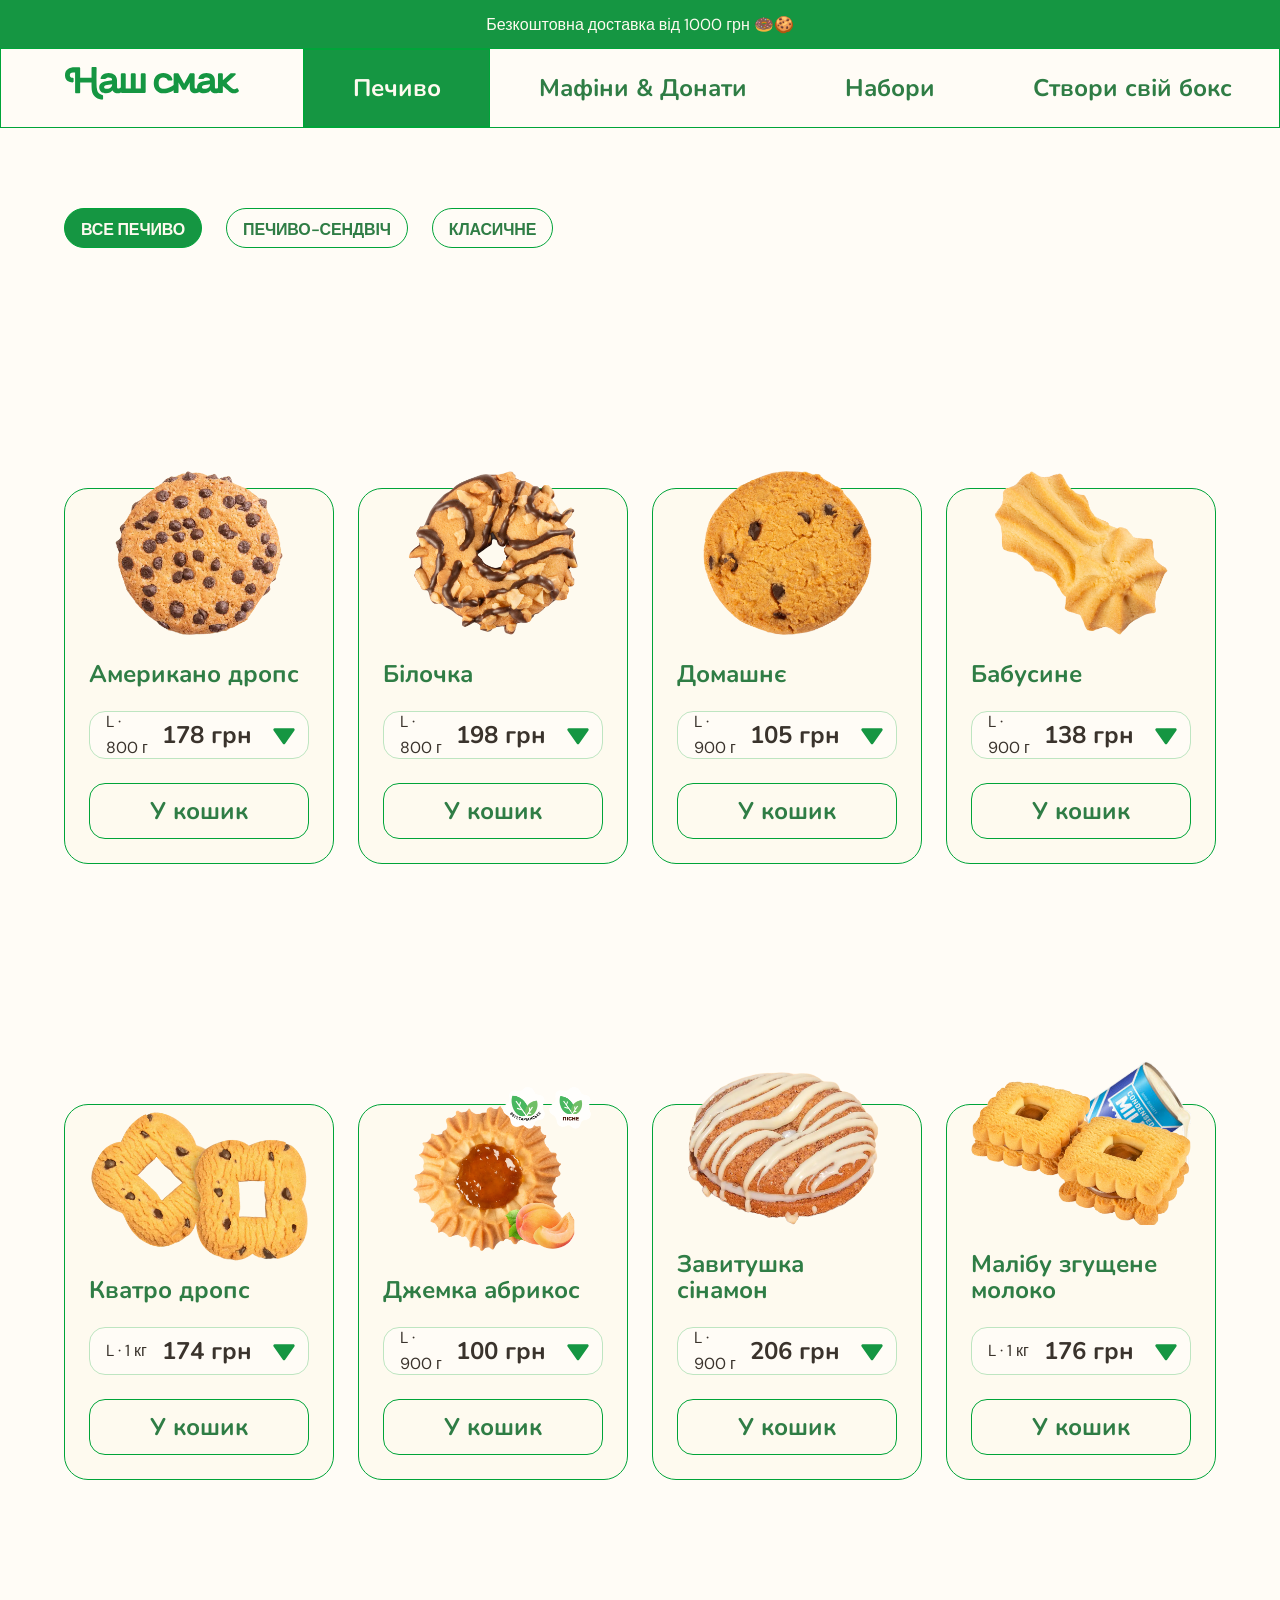
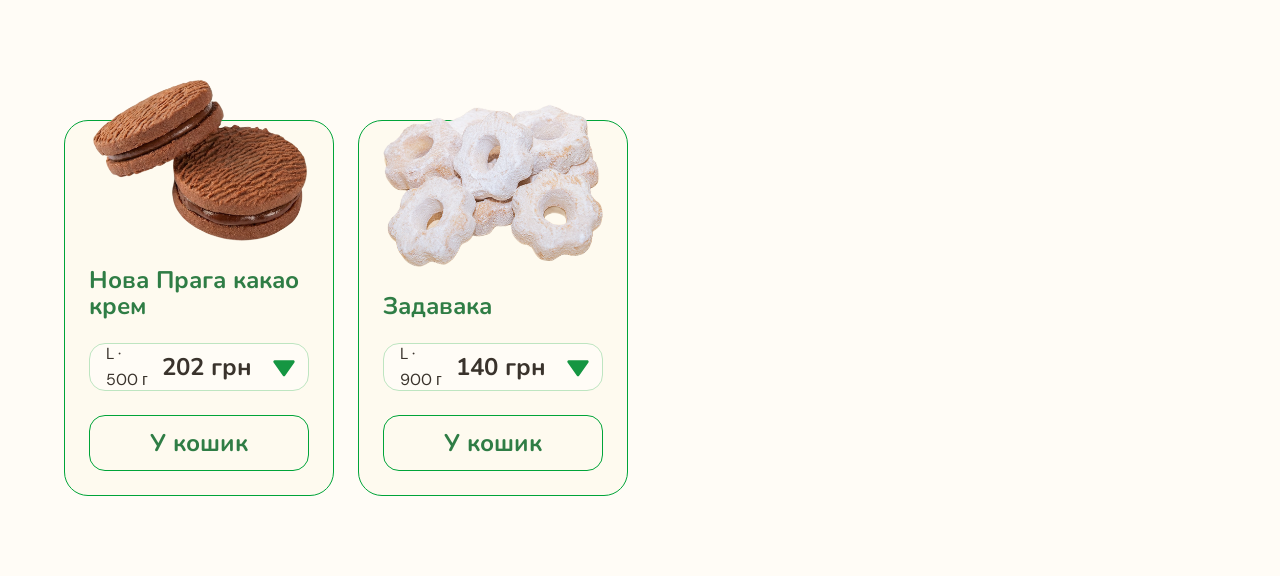
==== index.html @ f17f7641 "Initial commit" ====
<!DOCTYPE html>
<html lang="uk">
<head>
  <meta charset="UTF-8">
  <meta name="viewport" content="width=device-width, initial-scale=1.0">
  <title>Наш смак — Печиво</title>
  <link rel="preconnect" href="https://fonts.googleapis.com">
  <link href="https://fonts.googleapis.com/css2?family=Nunito:wght@700&family=DM+Sans:opsz,wght@9..40,400;9..40,600;9..40,700&display=swap" rel="stylesheet">
  <link rel="stylesheet" href="styles.css">
</head>
<body>

  <!-- Overlay -->
  <div class="overlay">
    <span>Безкоштовна доставка від 1000 грн 🍩🍪</span>
  </div>

  <!-- Header -->
  <header class="header">
    <div class="header__logo">
      <a href="#"><img src="images/logo.svg" alt="Наш смак"></a>
    </div>
    <nav class="header__categories">
      <button class="header__cat-tab header__cat-tab--active">Печиво</button>
      <button class="header__cat-tab">Мафіни & Донати</button>
      <button class="header__cat-tab">Набори</button>
      <button class="header__cat-tab">Створи свій бокс</button>
    </nav>
    <div class="header__right">
      <div class="header__nav">
        <a href="#" class="header__nav-link">Про нас
          <svg width="10" height="6" viewBox="0 0 10 6" fill="none"><path d="M1 1L5 5L9 1" stroke="#2F7D45" stroke-width="1.5" stroke-linecap="round" stroke-linejoin="round"/></svg>
        </a>
        <a href="#" class="header__nav-link">B2B</a>
      </div>
      <div class="header__icons">
        <button class="header__icon-btn" aria-label="Пошук">
          <img src="icons/search.svg" width="24" height="24" alt="">
        </button>
        <button class="header__icon-btn" aria-label="Акаунт">
          <img src="icons/account.svg" width="24" height="24" alt="">
        </button>
        <button class="header__icon-btn header__cart-btn" aria-label="Кошик">
          <img src="icons/cart.svg" width="24" height="24" alt="">
          <span class="header__cart-badge">0</span>
        </button>
      </div>
    </div>
  </header>

  <main class="main">
    <!-- Subcategory pills -->
    <div class="subcategories">
      <button class="pill pill--active" data-filter="all">Все печиво</button>
      <button class="pill" data-filter="sandwich">печиво-сендвіч</button>
      <button class="pill" data-filter="classic">класичне</button>
    </div>

    <!-- Product grid -->
    <div class="product-grid" id="productGrid"></div>
  </main>

  <script src="app.js"></script>
</body>
</html>
---- styles.css ----
/* === Design Tokens from Figma === */
:root {
  --green-500: #2F7D45;
  --green-300: #159642;
  --green-250: #00A439;
  --green-100: #BEE5C1;
  --brown-500: #3A332C;
  --beige-100: #FFFCF6;
  --beige-250: #FEFAEF;
  --orange: #FF5E00;
  --brown-300: #EBD9C2;
  --brown-400: #D3C2AB;

  --font-heading: 'Nunito', sans-serif;
  --font-body: 'DM Sans', sans-serif;
}

/* === Reset === */
*, *::before, *::after {
  box-sizing: border-box;
  margin: 0;
  padding: 0;
}

body {
  font-family: var(--font-body);
  background: var(--beige-100);
  color: var(--brown-500);
  -webkit-font-smoothing: antialiased;
}

a { text-decoration: none; color: inherit; }
button { border: none; background: none; cursor: pointer; font-family: inherit; }

/* === Overlay === */
.overlay {
  background: var(--green-300);
  height: 48px;
  display: flex;
  align-items: center;
  justify-content: center;
  color: var(--beige-250);
  font-family: var(--font-body);
  font-size: 16px;
  font-weight: 400;
}

/* === Header === */
.header {
  border: 1px solid var(--green-250);
  display: flex;
  align-items: stretch;
  height: 80px;
}

.header__logo {
  display: flex;
  align-items: center;
  justify-content: center;
  padding: 10px 64px;
}

.header__logo a {
  font-family: var(--font-heading);
  font-weight: 700;
  font-size: 28px;
  color: var(--green-300);
  font-style: italic;
  white-space: nowrap;
}

/* Category tabs inside header */
.header__categories {
  display: flex;
  align-items: stretch;
  border-left: 1px solid var(--green-250);
  border-right: 1px solid var(--green-250);
}

.header__cat-tab {
  display: flex;
  align-items: center;
  justify-content: center;
  padding: 24px 48px;
  font-family: var(--font-heading);
  font-weight: 700;
  font-size: 24px;
  color: var(--green-500);
  white-space: nowrap;
  height: 100%;
  border: 1px solid transparent;
  transition: border-color 0.2s, color 0.2s, background 0.2s;
}

.header__cat-tab:hover {
  border-color: var(--orange);
  color: var(--orange);
}

.header__cat-tab--active {
  background: var(--green-300);
  border: 1px solid var(--green-250);
  color: var(--beige-250);
}

.header__cat-tab--active:hover {
  border-color: var(--green-250);
  color: var(--beige-250);
}

/* Right section of header */
.header__right {
  flex: 1;
  display: flex;
  align-items: center;
  justify-content: space-between;
}

.header__nav {
  display: flex;
  align-items: center;
  gap: 40px;
  padding: 0 64px;
}

.header__nav-link {
  font-family: var(--font-body);
  font-weight: 600;
  font-size: 16px;
  color: var(--green-500);
  text-transform: uppercase;
  letter-spacing: -0.16px;
  display: flex;
  align-items: center;
  gap: 8px;
  white-space: nowrap;
}

.header__icons {
  display: flex;
  align-items: center;
  gap: 24px;
  padding: 0 64px;
}

.header__icon-btn {
  display: flex;
  align-items: center;
  justify-content: center;
}

.header__cart-btn {
  position: relative;
}

.header__cart-badge {
  position: absolute;
  top: -4px;
  right: -6px;
  background: var(--orange);
  color: var(--beige-250);
  font-size: 10px;
  font-weight: 400;
  width: 15px;
  height: 15px;
  border-radius: 50%;
  display: flex;
  align-items: center;
  justify-content: center;
}

/* === Main === */
.main {
  max-width: 1920px;
  margin: 0 auto;
  padding: 0 64px 80px;
}

/* === Subcategory Pills === */
.subcategories {
  display: flex;
  gap: 24px;
  padding-top: 80px;
}

.pill {
  height: 40px;
  padding: 10px 16px;
  border-radius: 24px;
  border: 1px solid var(--green-250);
  font-family: var(--font-body);
  font-weight: 600;
  font-size: 16px;
  text-transform: uppercase;
  letter-spacing: -0.16px;
  color: var(--green-500);
  background: transparent;
  transition: border-color 0.2s, color 0.2s, background 0.2s;
}

.pill:hover {
  border-color: var(--orange);
  color: var(--orange);
}

.pill--active {
  background: var(--green-300);
  border-color: var(--green-250);
  color: var(--beige-250);
}

.pill--active:hover {
  border-color: var(--green-250);
  color: var(--beige-250);
}

/* === Product Grid === */
.product-grid {
  display: grid;
  grid-template-columns: repeat(4, 1fr);
  gap: 24px;
  row-gap: 240px;
  padding-top: 240px;
}

/* === Product Card === */
.product-card {
  background: var(--beige-250);
  border: 1px solid var(--green-250);
  border-radius: 24px;
  padding: 24px;
  height: 376px;
  display: flex;
  flex-direction: column;
  align-items: center;
  justify-content: flex-end;
  position: relative;
  overflow: visible;
}

.product-card__image-wrap {
  width: 100%;
  aspect-ratio: 382 / 320;
  position: relative;
  overflow: visible;
  flex-shrink: 0;
}

.product-card__image {
  position: absolute;
  top: 0;
  left: 0;
  width: 100%;
  height: 100%;
  object-fit: contain;
}

.product-card__name {
  width: 100%;
  padding-top: 16px;
}

.product-card__name a {
  font-family: var(--font-heading);
  font-weight: 700;
  font-size: 24px;
  line-height: 26px;
  color: var(--green-500);
}

.product-card__options {
  width: 100%;
  padding: 24px 0;
}

.product-card__dropdown {
  display: flex;
  align-items: center;
  justify-content: space-between;
  background: var(--beige-100);
  border: 1px solid var(--green-100);
  border-radius: 16px;
  height: 48px;
  padding-left: 16px;
}

.product-card__weight {
  font-family: var(--font-body);
  font-weight: 400;
  font-size: 16px;
  line-height: 26px;
  color: var(--brown-500);
}

.product-card__price-group {
  display: flex;
  align-items: center;
  gap: 16px;
  padding: 0 8px;
}

.product-card__price {
  font-family: var(--font-heading);
  font-weight: 700;
  font-size: 24px;
  color: var(--brown-500);
  white-space: nowrap;
}

.product-card__caret {
  width: 32px;
  height: 32px;
  flex-shrink: 0;
}

.product-card__btn {
  width: 100%;
  min-height: 56px;
  background: var(--beige-250);
  border: 1px solid var(--green-250);
  border-radius: 16px;
  font-family: var(--font-heading);
  font-weight: 700;
  font-size: 24px;
  color: var(--green-500);
  display: flex;
  align-items: center;
  justify-content: center;
  flex-shrink: 0;
  transition: border-color 0.2s, color 0.2s, background 0.2s;
}

.product-card__btn:hover {
  border-color: var(--orange);
  color: var(--orange);
}

.product-card__btn:active {
  background: var(--green-300);
  border-color: var(--green-250);
  color: var(--beige-250);
}
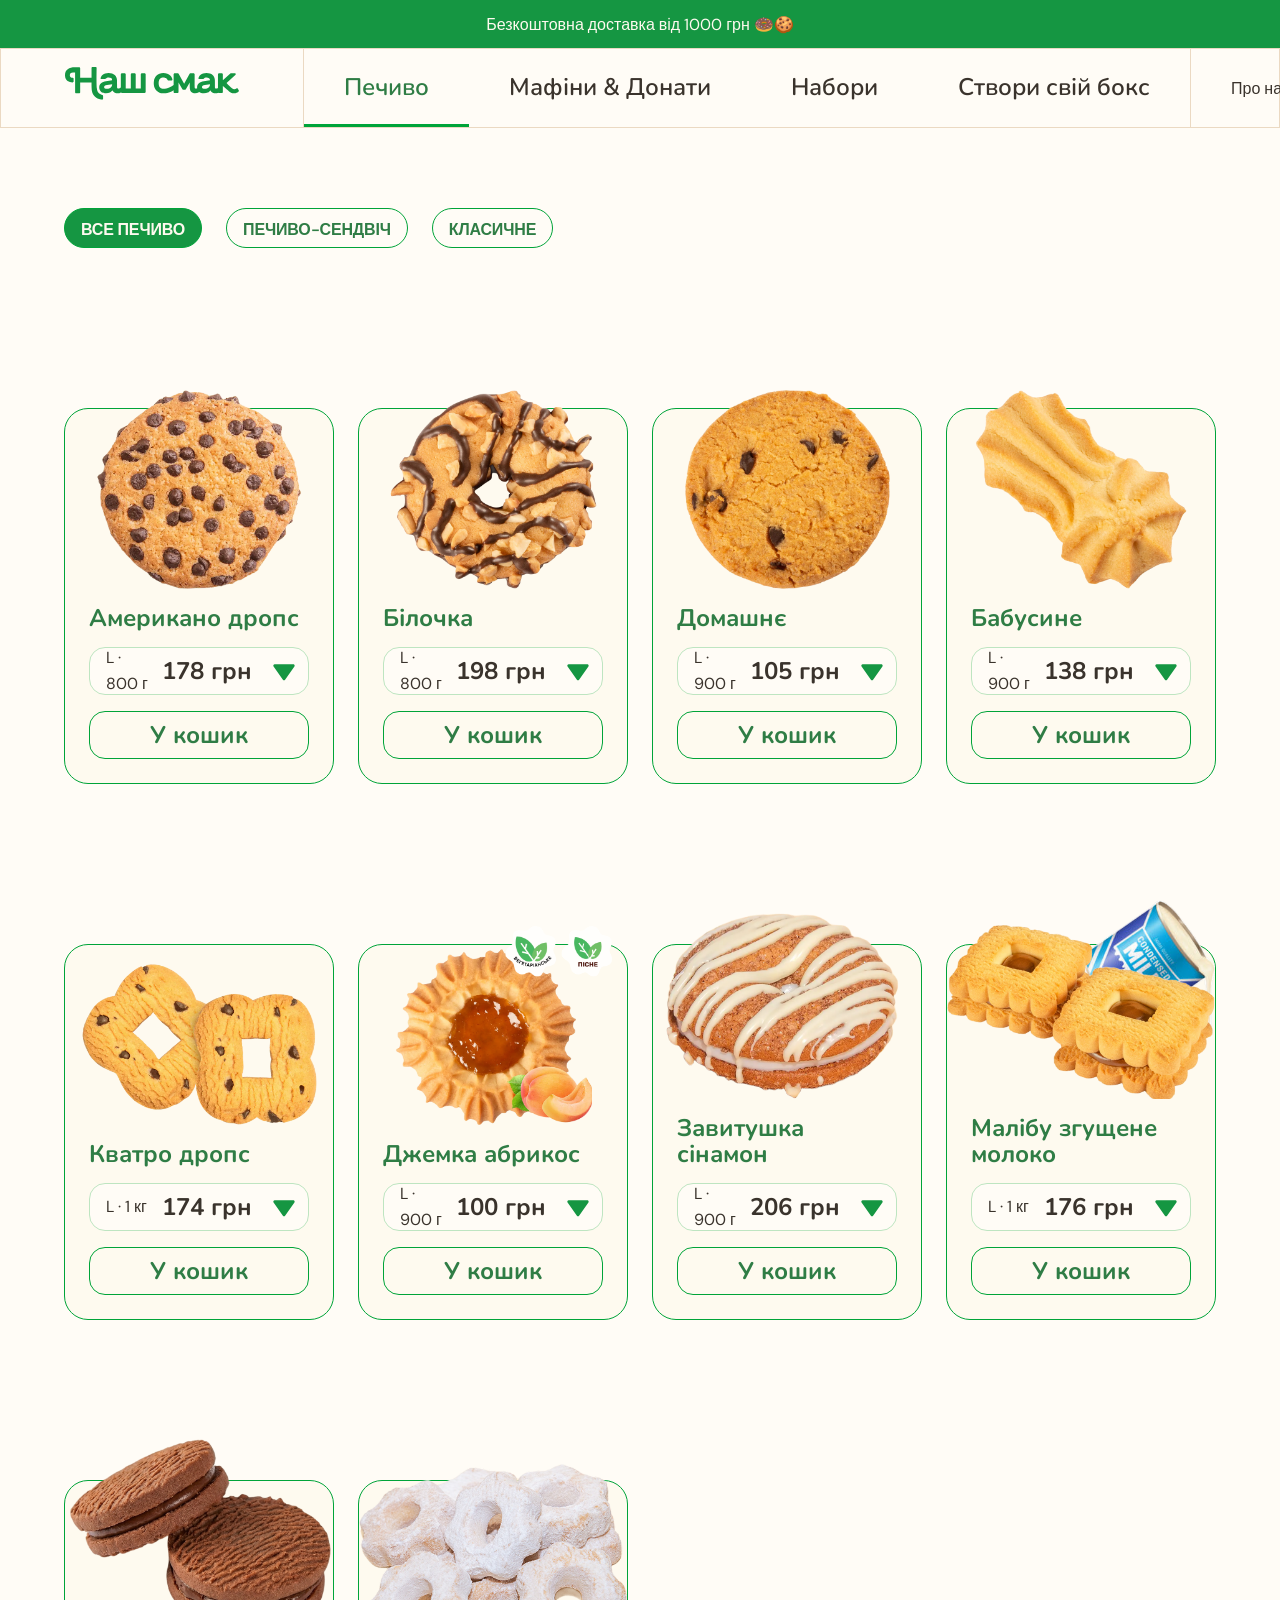
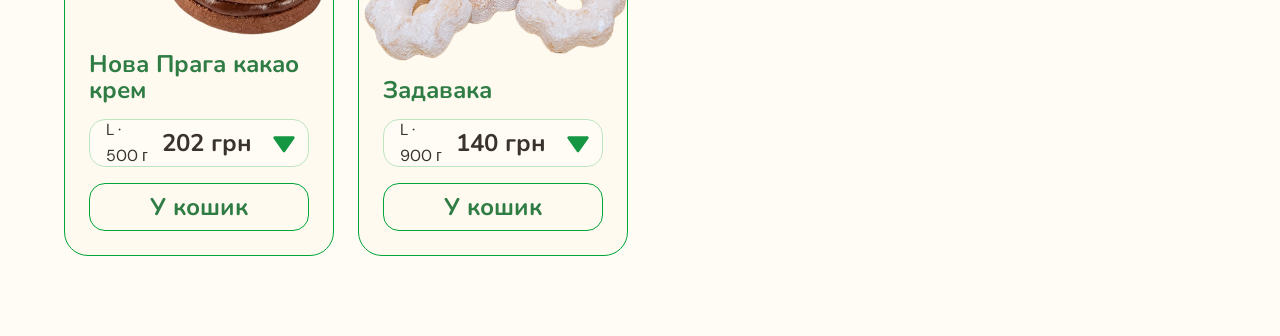
==== commit db171dfc: "version2" ====
--- a/index.html
+++ b/index.html
@@ -5,7 +5,7 @@
   <meta name="viewport" content="width=device-width, initial-scale=1.0">
   <title>Наш смак — Печиво</title>
   <link rel="preconnect" href="https://fonts.googleapis.com">
-  <link href="https://fonts.googleapis.com/css2?family=Nunito:wght@700&family=DM+Sans:opsz,wght@9..40,400;9..40,600;9..40,700&display=swap" rel="stylesheet">
+  <link href="https://fonts.googleapis.com/css2?family=Nunito:wght@600;700&family=DM+Sans:opsz,wght@9..40,400;9..40,600;9..40,700&display=swap" rel="stylesheet">
   <link rel="stylesheet" href="styles.css">
 </head>
 <body>
@@ -24,12 +24,13 @@
       <button class="header__cat-tab header__cat-tab--active">Печиво</button>
       <button class="header__cat-tab">Мафіни & Донати</button>
       <button class="header__cat-tab">Набори</button>
-      <button class="header__cat-tab">Створи свій бокс</button>
+      <a href="box-builder.html" class="header__cat-tab">Створи свій бокс</a>
     </nav>
+
     <div class="header__right">
       <div class="header__nav">
         <a href="#" class="header__nav-link">Про нас
-          <svg width="10" height="6" viewBox="0 0 10 6" fill="none"><path d="M1 1L5 5L9 1" stroke="#2F7D45" stroke-width="1.5" stroke-linecap="round" stroke-linejoin="round"/></svg>
+          <svg width="10" height="6" viewBox="0 0 10 6" fill="none"><path d="M1 1L5 5L9 1" stroke="#3A332C" stroke-width="1.5" stroke-linecap="round" stroke-linejoin="round"/></svg>
         </a>
         <a href="#" class="header__nav-link">B2B</a>
       </div>
@@ -44,9 +45,38 @@
           <img src="icons/cart.svg" width="24" height="24" alt="">
           <span class="header__cart-badge">0</span>
         </button>
+        <button class="header__icon-btn header__burger-btn" aria-label="Меню">
+          <img src="icons/menu.svg" width="24" height="24" alt="">
+        </button>
       </div>
     </div>
   </header>
+
+  <!-- Mobile menu -->
+  <div class="mobile-menu-overlay" id="mobileMenuOverlay">
+    <div class="mobile-menu">
+      <div class="mobile-menu__header">
+        <span class="mobile-menu__title">Меню</span>
+        <button class="mobile-menu__close" id="mobileMenuClose" aria-label="Закрити">
+          <svg width="24" height="24" viewBox="0 0 24 24" fill="none">
+            <line x1="6" y1="6" x2="18" y2="18" stroke="#3A332C" stroke-width="2" stroke-linecap="round"/>
+            <line x1="18" y1="6" x2="6" y2="18" stroke="#3A332C" stroke-width="2" stroke-linecap="round"/>
+          </svg>
+        </button>
+      </div>
+      <nav class="mobile-menu__nav">
+        <a href="#" class="mobile-menu__link">
+          <img src="icons/search.svg" width="20" height="20" alt=""> Пошук
+        </a>
+        <a href="#" class="mobile-menu__link">
+          <img src="icons/account.svg" width="20" height="20" alt=""> Акаунт
+        </a>
+        <a href="#" class="mobile-menu__link">Про нас</a>
+        <a href="#" class="mobile-menu__link">B2B</a>
+        <a href="box-builder.html" class="mobile-menu__link mobile-menu__link--highlight">Створи свій бокс</a>
+      </nav>
+    </div>
+  </div>
 
   <main class="main">
     <!-- Subcategory pills -->
@@ -61,5 +91,6 @@
   </main>
 
   <script src="app.js"></script>
+  <script src="responsive.js"></script>
 </body>
 </html>
--- a/styles.css
+++ b/styles.css
@@ -47,7 +47,7 @@
 
 /* === Header === */
 .header {
-  border: 1px solid var(--green-250);
+  border: 1px solid var(--brown-300);
   display: flex;
   align-items: stretch;
   height: 80px;
@@ -73,39 +73,38 @@
 .header__categories {
   display: flex;
   align-items: stretch;
-  border-left: 1px solid var(--green-250);
-  border-right: 1px solid var(--green-250);
+  border-left: 1px solid var(--brown-300);
+  border-right: 1px solid var(--brown-300);
 }
 
 .header__cat-tab {
   display: flex;
   align-items: center;
   justify-content: center;
-  padding: 24px 48px;
+  padding: 16px 40px;
   font-family: var(--font-heading);
-  font-weight: 700;
+  font-weight: 600;
   font-size: 24px;
-  color: var(--green-500);
+  color: var(--brown-500);
   white-space: nowrap;
   height: 100%;
-  border: 1px solid transparent;
-  transition: border-color 0.2s, color 0.2s, background 0.2s;
+  border: none;
+  border-bottom: 3px solid transparent;
+  transition: border-color 0.2s, color 0.2s;
 }
 
 .header__cat-tab:hover {
-  border-color: var(--orange);
   color: var(--orange);
 }
 
 .header__cat-tab--active {
-  background: var(--green-300);
-  border: 1px solid var(--green-250);
-  color: var(--beige-250);
+  color: var(--green-500);
+  border-bottom-color: var(--green-250);
 }
 
 .header__cat-tab--active:hover {
-  border-color: var(--green-250);
-  color: var(--beige-250);
+  color: var(--green-500);
+  border-bottom-color: var(--green-250);
 }
 
 /* Right section of header */
@@ -120,16 +119,14 @@
   display: flex;
   align-items: center;
   gap: 40px;
-  padding: 0 64px;
+  padding: 0 40px;
 }
 
 .header__nav-link {
   font-family: var(--font-body);
-  font-weight: 600;
+  font-weight: 400;
   font-size: 16px;
-  color: var(--green-500);
-  text-transform: uppercase;
-  letter-spacing: -0.16px;
+  color: var(--brown-500);
   display: flex;
   align-items: center;
   gap: 8px;
@@ -219,20 +216,21 @@
   display: grid;
   grid-template-columns: repeat(4, 1fr);
   gap: 24px;
-  row-gap: 240px;
-  padding-top: 240px;
+  row-gap: 160px;
+  padding-top: 160px;
 }
 
 /* === Product Card === */
 .product-card {
+  --card-pad: 24px;
   background: var(--beige-250);
   border: 1px solid var(--green-250);
   border-radius: 24px;
-  padding: 24px;
+  padding: 0;
   height: 376px;
   display: flex;
   flex-direction: column;
-  align-items: center;
+  align-items: stretch;
   justify-content: flex-end;
   position: relative;
   overflow: visible;
@@ -240,7 +238,7 @@
 
 .product-card__image-wrap {
   width: 100%;
-  aspect-ratio: 382 / 320;
+  aspect-ratio: 430 / 320;
   position: relative;
   overflow: visible;
   flex-shrink: 0;
@@ -257,7 +255,7 @@
 
 .product-card__name {
   width: 100%;
-  padding-top: 16px;
+  padding: 16px var(--card-pad) 0;
 }
 
 .product-card__name a {
@@ -270,7 +268,7 @@
 
 .product-card__options {
   width: 100%;
-  padding: 24px 0;
+  padding: 16px var(--card-pad) 16px;
 }
 
 .product-card__dropdown {
@@ -314,8 +312,10 @@
 }
 
 .product-card__btn {
-  width: 100%;
-  min-height: 56px;
+  width: auto;
+  margin: 0 var(--card-pad) var(--card-pad);
+  min-height: 48px;
+  height: 48px;
   background: var(--beige-250);
   border: 1px solid var(--green-250);
   border-radius: 16px;
@@ -340,3 +340,341 @@
   border-color: var(--green-250);
   color: var(--beige-250);
 }
+
+/* =============================================
+   Responsive — Burger & Mobile Menu (base)
+   ============================================= */
+
+.header__burger-btn {
+  display: none;
+}
+
+/* Mobile menu overlay */
+.mobile-menu-overlay {
+  position: fixed;
+  top: 0;
+  left: 0;
+  right: 0;
+  bottom: 0;
+  background: rgba(58, 51, 44, 0.5);
+  z-index: 1000;
+  opacity: 0;
+  visibility: hidden;
+  pointer-events: none;
+  transition: opacity 0.3s ease, visibility 0.3s ease;
+}
+
+.mobile-menu-overlay.is-open {
+  opacity: 1;
+  visibility: visible;
+  pointer-events: auto;
+}
+
+.mobile-menu {
+  position: absolute;
+  top: 0;
+  right: 0;
+  width: 300px;
+  height: 100%;
+  background: var(--beige-100);
+  box-shadow: -4px 0 24px rgba(0, 0, 0, 0.12);
+  display: flex;
+  flex-direction: column;
+  transform: translateX(100%);
+  transition: transform 0.3s ease;
+}
+
+.mobile-menu-overlay.is-open .mobile-menu {
+  transform: translateX(0);
+}
+
+.mobile-menu__header {
+  display: flex;
+  align-items: center;
+  justify-content: space-between;
+  padding: 20px 16px;
+  border-bottom: 1px solid var(--brown-300);
+}
+
+.mobile-menu__title {
+  font-family: var(--font-heading);
+  font-weight: 700;
+  font-size: 20px;
+  color: var(--green-500);
+}
+
+.mobile-menu__close {
+  display: flex;
+  align-items: center;
+  justify-content: center;
+  width: 40px;
+  height: 40px;
+}
+
+.mobile-menu__nav {
+  display: flex;
+  flex-direction: column;
+  padding: 16px;
+}
+
+.mobile-menu__link {
+  display: flex;
+  align-items: center;
+  gap: 12px;
+  padding: 16px 0;
+  font-family: var(--font-body);
+  font-weight: 400;
+  font-size: 16px;
+  color: var(--brown-500);
+  border-bottom: 1px solid var(--brown-300);
+}
+
+.mobile-menu__link--highlight {
+  font-family: var(--font-heading);
+  font-weight: 600;
+  font-size: 18px;
+  color: var(--green-500);
+  border-bottom: none;
+}
+
+/* =============================================
+   Responsive — Tablet (768px – 1023px)
+   ============================================= */
+
+@media (max-width: 1023px) {
+  .header {
+    flex-wrap: wrap;
+    height: auto;
+  }
+
+  .header__logo {
+    padding: 10px 16px;
+  }
+
+  .header__categories {
+    order: 3;
+    width: 100%;
+    border-left: none;
+    border-right: none;
+    border-top: 1px solid var(--brown-300);
+    overflow-x: auto;
+    -webkit-overflow-scrolling: touch;
+  }
+
+  .header__cat-tab {
+    font-size: 16px;
+    padding: 8px 16px;
+  }
+
+  .header__nav {
+    display: none;
+  }
+
+  .header__icons .header__icon-btn[aria-label="Пошук"],
+  .header__icons .header__icon-btn[aria-label="Акаунт"] {
+    display: none;
+  }
+
+  .header__burger-btn {
+    display: flex;
+  }
+
+  .header__icons {
+    padding: 0 16px;
+    gap: 16px;
+  }
+
+  .header__right {
+    justify-content: flex-end;
+  }
+
+  .overlay {
+    font-size: 14px;
+    height: 40px;
+  }
+
+  .main {
+    padding: 0 24px 40px;
+  }
+
+  .subcategories {
+    padding-top: 40px;
+    gap: 12px;
+  }
+
+  .pill {
+    height: 32px;
+    padding: 6px 12px;
+    font-size: 14px;
+  }
+
+  .product-grid {
+    grid-template-columns: repeat(3, 1fr);
+    gap: 16px;
+    row-gap: 180px;
+    padding-top: 180px;
+  }
+
+  .product-card {
+    --card-pad: 16px;
+    height: 320px;
+    border-radius: 20px;
+  }
+
+  .product-card__name a {
+    font-size: 20px;
+    line-height: 24px;
+  }
+
+  .product-card__price {
+    font-size: 20px;
+  }
+
+  .product-card__btn {
+    min-height: 48px;
+    font-size: 20px;
+    border-radius: 12px;
+  }
+
+  .product-card__dropdown {
+    height: 40px;
+    border-radius: 12px;
+  }
+}
+
+/* =============================================
+   Responsive — Mobile (до 767px)
+   ============================================= */
+
+@media (max-width: 767px) {
+  .header {
+    flex-wrap: wrap;
+    height: auto;
+  }
+
+  .header__logo {
+    padding: 10px 16px;
+    flex: 1;
+  }
+
+  .header__logo a img {
+    height: 24px;
+    width: auto;
+  }
+
+  .header__categories {
+    order: 3;
+    width: 100%;
+    border-left: none;
+    border-right: none;
+    border-top: 1px solid var(--brown-300);
+    overflow-x: auto;
+    -webkit-overflow-scrolling: touch;
+  }
+
+  .header__cat-tab {
+    font-size: 16px;
+    padding: 8px 16px;
+    flex-shrink: 0;
+  }
+
+  .header__nav {
+    display: none;
+  }
+
+  .header__icons .header__icon-btn[aria-label="Пошук"],
+  .header__icons .header__icon-btn[aria-label="Акаунт"] {
+    display: none;
+  }
+
+  .header__burger-btn {
+    display: flex;
+  }
+
+  .header__icons {
+    padding: 0 16px;
+    gap: 12px;
+  }
+
+  .header__right {
+    justify-content: flex-end;
+  }
+
+  .overlay {
+    font-size: 12px;
+    height: 36px;
+  }
+
+  .main {
+    padding: 0 16px 32px;
+  }
+
+  .subcategories {
+    padding-top: 24px;
+    gap: 8px;
+    flex-wrap: wrap;
+  }
+
+  .pill {
+    height: 24px;
+    padding: 4px 8px;
+    font-size: 12px;
+    border-radius: 16px;
+  }
+
+  .product-grid {
+    grid-template-columns: repeat(2, 1fr);
+    gap: 12px;
+    row-gap: 140px;
+    padding-top: 140px;
+  }
+
+  .product-card {
+    --card-pad: 12px;
+    height: 280px;
+    border-radius: 16px;
+  }
+
+  .product-card__name a {
+    font-size: 16px;
+    line-height: 20px;
+  }
+
+  .product-card__options {
+    padding: 12px 0;
+  }
+
+  .product-card__price {
+    font-size: 18px;
+  }
+
+  .product-card__weight {
+    font-size: 14px;
+  }
+
+  .product-card__btn {
+    min-height: 44px;
+    font-size: 18px;
+    border-radius: 12px;
+  }
+
+  .product-card__dropdown {
+    height: 36px;
+    border-radius: 12px;
+    padding-left: 8px;
+  }
+
+  .product-card__price-group {
+    gap: 8px;
+    padding: 0 4px;
+  }
+
+  .product-card__caret {
+    width: 24px;
+    height: 24px;
+  }
+
+  .mobile-menu {
+    width: 100%;
+  }
+}
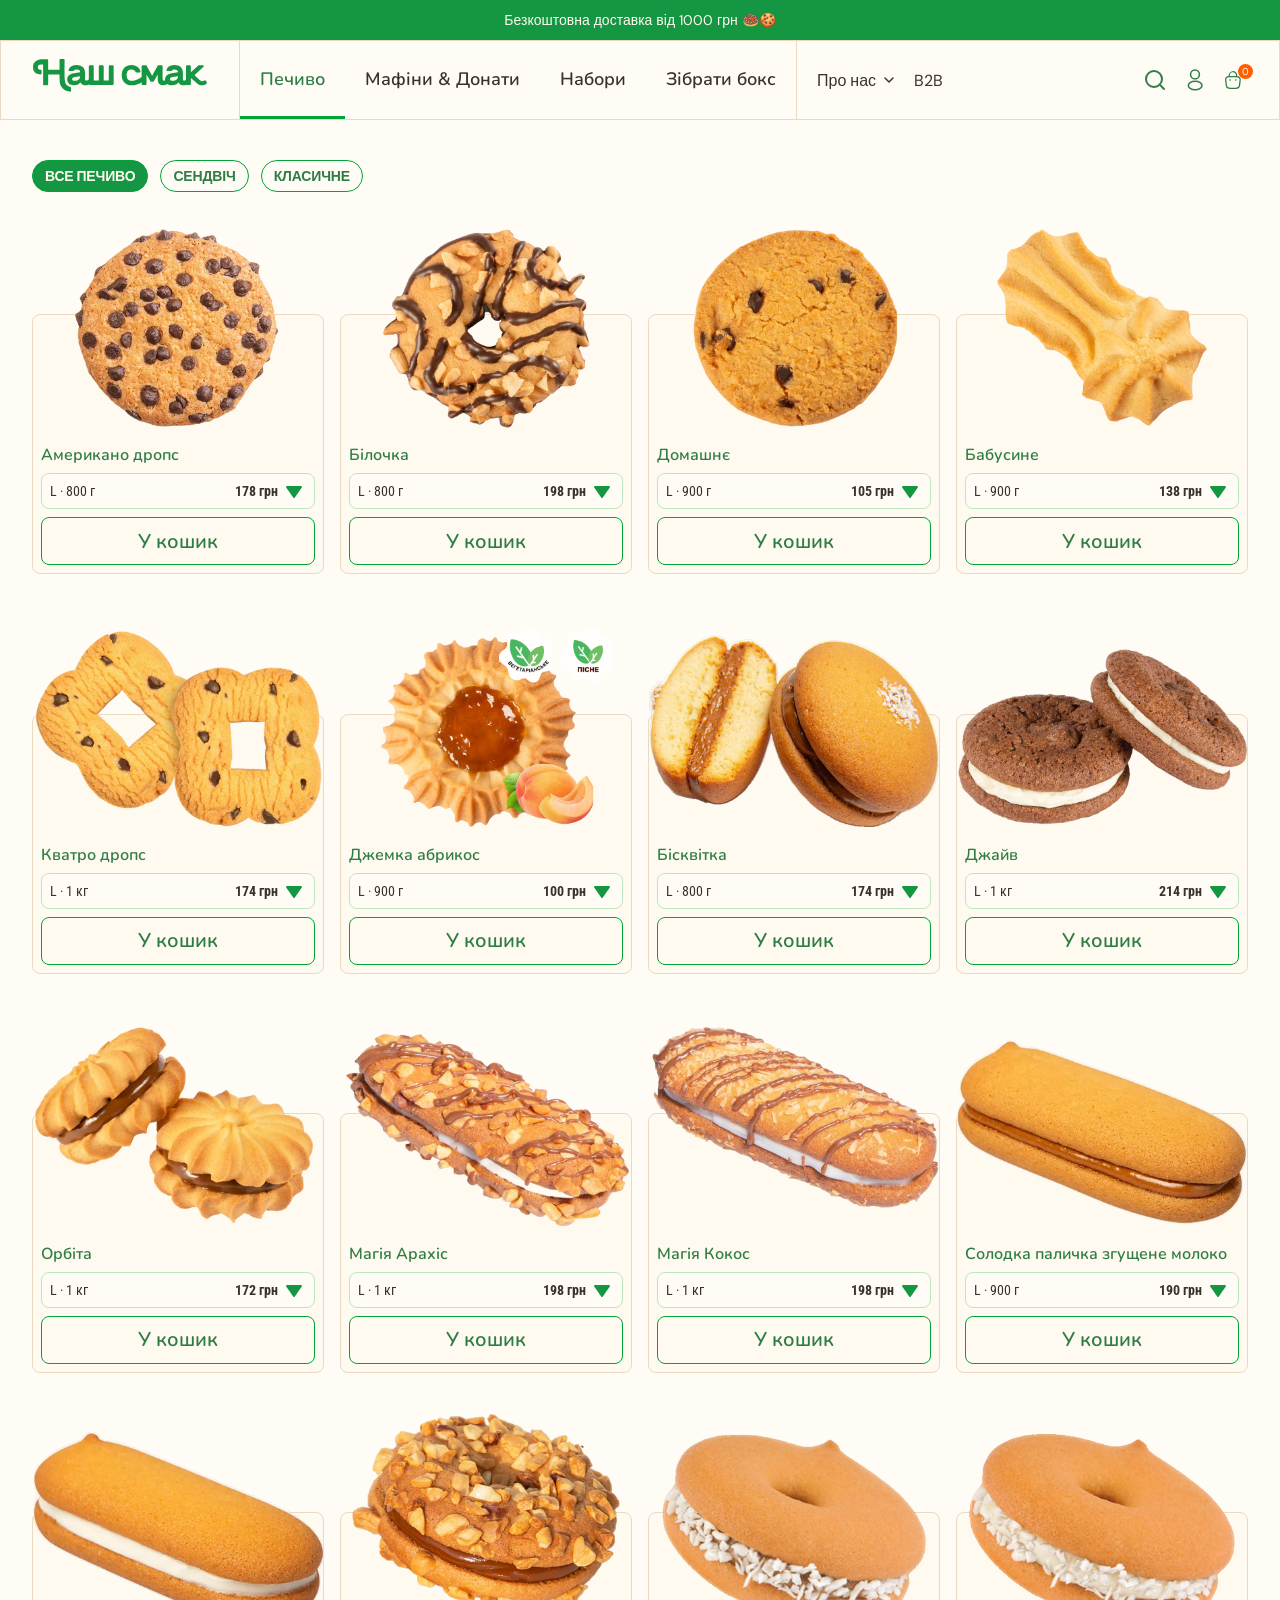
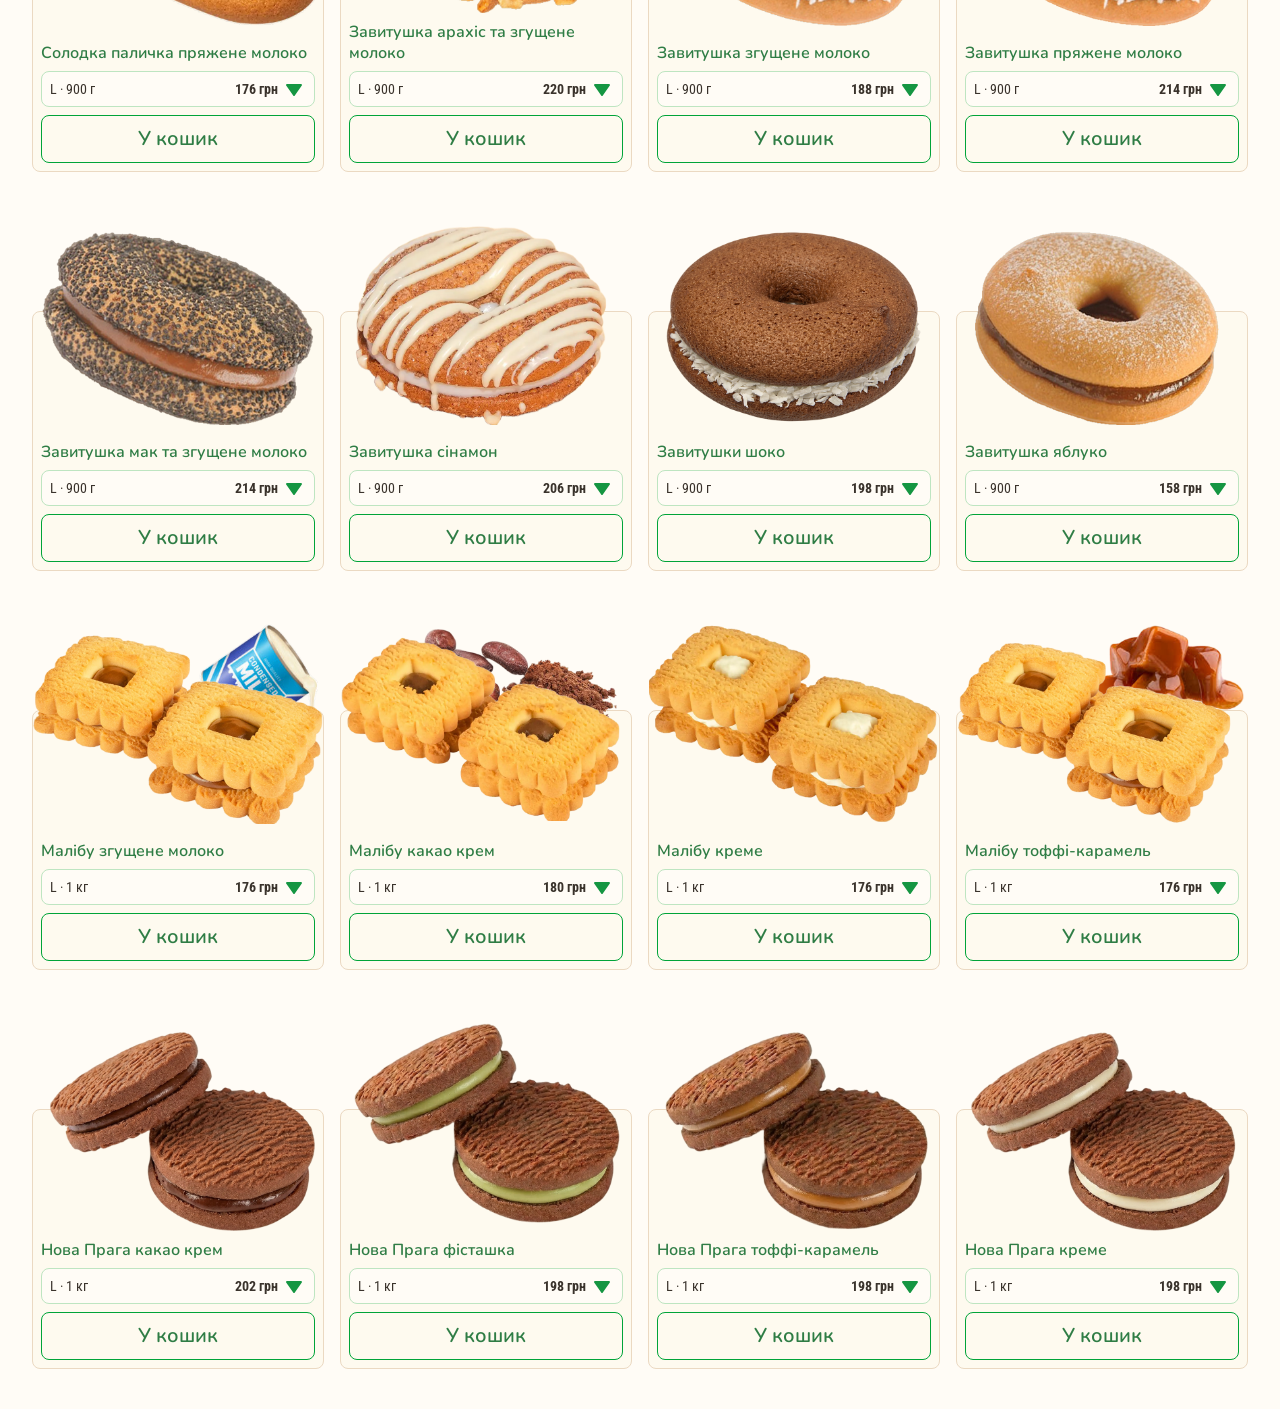
==== commit bda38e4f: "version 3" ====
--- a/index.html
+++ b/index.html
@@ -5,7 +5,7 @@
   <meta name="viewport" content="width=device-width, initial-scale=1.0">
   <title>Наш смак — Печиво</title>
   <link rel="preconnect" href="https://fonts.googleapis.com">
-  <link href="https://fonts.googleapis.com/css2?family=Nunito:wght@600;700&family=DM+Sans:opsz,wght@9..40,400;9..40,600;9..40,700&display=swap" rel="stylesheet">
+  <link href="https://fonts.googleapis.com/css2?family=Nunito:wght@600;700&family=DM+Sans:opsz,wght@9..40,400;9..40,600;9..40,700&family=Roboto+Condensed:wght@400;700&display=swap" rel="stylesheet">
   <link rel="stylesheet" href="styles.css">
 </head>
 <body>
@@ -24,7 +24,7 @@
       <button class="header__cat-tab header__cat-tab--active">Печиво</button>
       <button class="header__cat-tab">Мафіни & Донати</button>
       <button class="header__cat-tab">Набори</button>
-      <a href="box-builder.html" class="header__cat-tab">Створи свій бокс</a>
+      <a href="box-builder.html" class="header__cat-tab header__cat-tab--box">Зібрати бокс</a>
     </nav>
 
     <div class="header__right">
@@ -35,10 +35,10 @@
         <a href="#" class="header__nav-link">B2B</a>
       </div>
       <div class="header__icons">
-        <button class="header__icon-btn" aria-label="Пошук">
+        <button class="header__icon-btn header__search-btn" aria-label="Пошук">
           <img src="icons/search.svg" width="24" height="24" alt="">
         </button>
-        <button class="header__icon-btn" aria-label="Акаунт">
+        <button class="header__icon-btn header__account-btn" aria-label="Акаунт">
           <img src="icons/account.svg" width="24" height="24" alt="">
         </button>
         <button class="header__icon-btn header__cart-btn" aria-label="Кошик">
@@ -73,7 +73,7 @@
         </a>
         <a href="#" class="mobile-menu__link">Про нас</a>
         <a href="#" class="mobile-menu__link">B2B</a>
-        <a href="box-builder.html" class="mobile-menu__link mobile-menu__link--highlight">Створи свій бокс</a>
+        <a href="box-builder.html" class="mobile-menu__link mobile-menu__link--highlight">Зібрати бокс</a>
       </nav>
     </div>
   </div>
@@ -82,7 +82,7 @@
     <!-- Subcategory pills -->
     <div class="subcategories">
       <button class="pill pill--active" data-filter="all">Все печиво</button>
-      <button class="pill" data-filter="sandwich">печиво-сендвіч</button>
+      <button class="pill" data-filter="sandwich">сендвіч</button>
       <button class="pill" data-filter="classic">класичне</button>
     </div>
 
--- a/styles.css
+++ b/styles.css
@@ -13,6 +13,7 @@
 
   --font-heading: 'Nunito', sans-serif;
   --font-body: 'DM Sans', sans-serif;
+  --font-condensed: 'Roboto Condensed', sans-serif;
 }
 
 /* === Reset === */
@@ -176,8 +177,8 @@
 /* === Subcategory Pills === */
 .subcategories {
   display: flex;
-  gap: 24px;
-  padding-top: 80px;
+  gap: 16px;
+  padding-top: 64px;
 }
 
 .pill {
@@ -214,20 +215,22 @@
 /* === Product Grid === */
 .product-grid {
   display: grid;
-  grid-template-columns: repeat(4, 1fr);
-  gap: 24px;
-  row-gap: 160px;
-  padding-top: 160px;
+  grid-template-columns: repeat(12, 1fr);
+  gap: clamp(8px, 1.3vw, 24px);
+  row-gap: clamp(8px, 1.3vw, 24px);
+  padding-top: 0;
 }
 
 /* === Product Card === */
 .product-card {
   --card-pad: 24px;
+  grid-column: span 3;
   background: var(--beige-250);
-  border: 1px solid var(--green-250);
+  border: 1px solid var(--brown-300);
   border-radius: 24px;
   padding: 0;
   height: 376px;
+  margin-top: 42%;
   display: flex;
   flex-direction: column;
   align-items: stretch;
@@ -339,6 +342,69 @@
   background: var(--green-300);
   border-color: var(--green-250);
   color: var(--beige-250);
+}
+
+/* === Promo Card (Build Your Box) === */
+.promo-card {
+  grid-column: span 3;
+  background: var(--green-300);
+  border: 1px solid var(--brown-300);
+  border-radius: 24px;
+  padding: 24px;
+  height: 376px;
+  margin-top: 42%;
+  display: flex;
+  flex-direction: column;
+  justify-content: space-between;
+}
+
+.promo-card__text {
+  display: flex;
+  flex-direction: column;
+  gap: 48px;
+}
+
+.promo-card__title {
+  font-family: var(--font-heading);
+  font-weight: 700;
+  font-size: 32px;
+  line-height: 36px;
+  color: var(--beige-250);
+}
+
+.promo-card__desc {
+  font-family: var(--font-heading);
+  font-weight: 600;
+  font-size: 20px;
+  line-height: 24px;
+  color: var(--beige-250);
+}
+
+.promo-card__btn {
+  display: flex;
+  align-items: center;
+  justify-content: center;
+  width: 100%;
+  height: 48px;
+  background: var(--beige-250);
+  border: 1px solid var(--green-250);
+  border-radius: 16px;
+  font-family: var(--font-heading);
+  font-weight: 600;
+  font-size: 20px;
+  line-height: 24px;
+  color: var(--green-500);
+  text-decoration: none;
+  transition: border-color 0.2s, color 0.2s;
+}
+
+.promo-card__btn:hover {
+  border-color: var(--orange);
+  color: var(--orange);
+}
+
+.promo-card__btn-mobile {
+  display: none;
 }
 
 /* =============================================
@@ -438,10 +504,144 @@
 }
 
 /* =============================================
-   Responsive — Tablet (768px – 1023px)
+   Responsive — Compact cards + header (≤1599px)
    ============================================= */
 
+@media (max-width: 1599px) {
+  /* Header: reduced sizes, still full */
+  .header__logo {
+    padding: 10px 32px;
+  }
+
+  .header__cat-tab {
+    font-size: 18px;
+    padding: 12px 20px;
+  }
+
+  .header__nav {
+    gap: 20px;
+    padding: 0 20px;
+  }
+
+  .header__icons {
+    padding: 0 32px;
+    gap: 16px;
+  }
+
+  /* Layout */
+  .overlay {
+    font-size: 14px;
+    height: 40px;
+  }
+
+  .main {
+    padding: 0 32px 40px;
+  }
+
+  .subcategories {
+    padding-top: 40px;
+    gap: 12px;
+  }
+
+  .pill {
+    height: 32px;
+    padding: 6px 12px;
+    font-size: 14px;
+  }
+
+  /* Card compact design */
+  .product-card {
+    --card-pad: 8px;
+    height: 260px;
+    border-radius: 8px;
+  }
+
+  .product-card__name {
+    padding: 8px var(--card-pad) 0;
+  }
+
+  .product-card__name a {
+    font-size: 16px;
+    line-height: 20px;
+    font-weight: 600;
+  }
+
+  .product-card__options {
+    padding: 8px var(--card-pad) 8px;
+  }
+
+  .product-card__price {
+    font-family: var(--font-condensed);
+    font-size: 14px;
+    font-weight: 700;
+  }
+
+  .product-card__weight {
+    font-family: var(--font-condensed);
+    font-size: 14px;
+    font-weight: 400;
+  }
+
+  .product-card__btn {
+    min-height: 48px;
+    height: 48px;
+    font-size: 20px;
+    font-weight: 600;
+    border-radius: 8px;
+  }
+
+  .product-card__dropdown {
+    height: auto;
+    border-radius: 8px;
+    padding: 4px 8px;
+  }
+
+  .product-card__price-group {
+    gap: 4px;
+    padding: 0;
+  }
+
+  .product-card__caret {
+    width: 24px;
+    height: 24px;
+  }
+
+  /* Promo compact */
+  .promo-card {
+    height: 260px;
+    padding: 20px;
+    border-radius: 16px;
+  }
+
+  .promo-card__text {
+    gap: 32px;
+  }
+
+  .promo-card__title {
+    font-size: 26px;
+    line-height: 30px;
+  }
+
+  .promo-card__desc {
+    font-family: var(--font-body);
+    font-size: 14px;
+    line-height: 20px;
+    font-weight: 400;
+  }
+
+  .promo-card__btn {
+    height: 44px;
+    font-size: 16px;
+    border-radius: 8px;
+  }
+}
+
+/* =============================================
+   Responsive — Header collapse + burger (≤1023px)
+   ============================================= */
+
 @media (max-width: 1023px) {
+  /* Header wraps: categories on 2nd row */
   .header {
     flex-wrap: wrap;
     height: auto;
@@ -457,21 +657,22 @@
     border-left: none;
     border-right: none;
     border-top: 1px solid var(--brown-300);
-    overflow-x: auto;
-    -webkit-overflow-scrolling: touch;
   }
 
   .header__cat-tab {
     font-size: 16px;
     padding: 8px 16px;
-  }
-
+    flex: 1;
+    text-align: center;
+  }
+
+  /* Nav + extra icons hidden → burger */
   .header__nav {
     display: none;
   }
 
-  .header__icons .header__icon-btn[aria-label="Пошук"],
-  .header__icons .header__icon-btn[aria-label="Акаунт"] {
+  .header__search-btn,
+  .header__account-btn {
     display: none;
   }
 
@@ -488,57 +689,16 @@
     justify-content: flex-end;
   }
 
-  .overlay {
-    font-size: 14px;
-    height: 40px;
-  }
-
   .main {
     padding: 0 24px 40px;
   }
 
-  .subcategories {
-    padding-top: 40px;
-    gap: 12px;
-  }
-
-  .pill {
-    height: 32px;
-    padding: 6px 12px;
-    font-size: 14px;
-  }
-
-  .product-grid {
-    grid-template-columns: repeat(3, 1fr);
-    gap: 16px;
-    row-gap: 180px;
-    padding-top: 180px;
-  }
-
   .product-card {
-    --card-pad: 16px;
-    height: 320px;
-    border-radius: 20px;
-  }
-
-  .product-card__name a {
-    font-size: 20px;
-    line-height: 24px;
-  }
-
-  .product-card__price {
-    font-size: 20px;
-  }
-
-  .product-card__btn {
-    min-height: 48px;
-    font-size: 20px;
-    border-radius: 12px;
-  }
-
-  .product-card__dropdown {
-    height: 40px;
-    border-radius: 12px;
+    height: 220px;
+  }
+
+  .promo-card {
+    height: 220px;
   }
 }
 
@@ -547,13 +707,7 @@
    ============================================= */
 
 @media (max-width: 767px) {
-  .header {
-    flex-wrap: wrap;
-    height: auto;
-  }
-
   .header__logo {
-    padding: 10px 16px;
     flex: 1;
   }
 
@@ -562,42 +716,16 @@
     width: auto;
   }
 
-  .header__categories {
-    order: 3;
-    width: 100%;
-    border-left: none;
-    border-right: none;
-    border-top: 1px solid var(--brown-300);
-    overflow-x: auto;
-    -webkit-overflow-scrolling: touch;
-  }
-
   .header__cat-tab {
-    font-size: 16px;
-    padding: 8px 16px;
-    flex-shrink: 0;
-  }
-
-  .header__nav {
+    flex: 1;
+  }
+
+  .header__cat-tab--box {
     display: none;
   }
 
-  .header__icons .header__icon-btn[aria-label="Пошук"],
-  .header__icons .header__icon-btn[aria-label="Акаунт"] {
-    display: none;
-  }
-
-  .header__burger-btn {
-    display: flex;
-  }
-
   .header__icons {
-    padding: 0 16px;
     gap: 12px;
-  }
-
-  .header__right {
-    justify-content: flex-end;
   }
 
   .overlay {
@@ -618,60 +746,45 @@
   .pill {
     height: 24px;
     padding: 4px 8px;
-    font-size: 12px;
+    font-family: var(--font-condensed);
+    font-weight: 400;
+    font-size: 14px;
     border-radius: 16px;
   }
 
-  .product-grid {
-    grid-template-columns: repeat(2, 1fr);
-    gap: 12px;
-    row-gap: 140px;
-    padding-top: 140px;
-  }
-
   .product-card {
-    --card-pad: 12px;
-    height: 280px;
-    border-radius: 16px;
-  }
-
-  .product-card__name a {
-    font-size: 16px;
-    line-height: 20px;
-  }
-
-  .product-card__options {
-    padding: 12px 0;
-  }
-
-  .product-card__price {
-    font-size: 18px;
-  }
-
-  .product-card__weight {
-    font-size: 14px;
-  }
-
-  .product-card__btn {
-    min-height: 44px;
-    font-size: 18px;
-    border-radius: 12px;
-  }
-
-  .product-card__dropdown {
-    height: 36px;
-    border-radius: 12px;
-    padding-left: 8px;
-  }
-
-  .product-card__price-group {
-    gap: 8px;
-    padding: 0 4px;
-  }
-
-  .product-card__caret {
-    width: 24px;
-    height: 24px;
+    grid-column: span 6;
+    height: 198px;
+    margin-top: 55%;
+  }
+
+  /* Promo card mobile */
+  .promo-card {
+    grid-column: span 6;
+    height: 198px;
+    margin-top: 55%;
+    padding: 8px;
+  }
+
+  .promo-card__title {
+    display: none;
+  }
+
+  .promo-card__text {
+    gap: 0;
+  }
+
+  .promo-card__btn {
+    height: 56px;
+    border-color: var(--green-300);
+  }
+
+  .promo-card__btn-desktop {
+    display: none;
+  }
+
+  .promo-card__btn-mobile {
+    display: inline;
   }
 
   .mobile-menu {
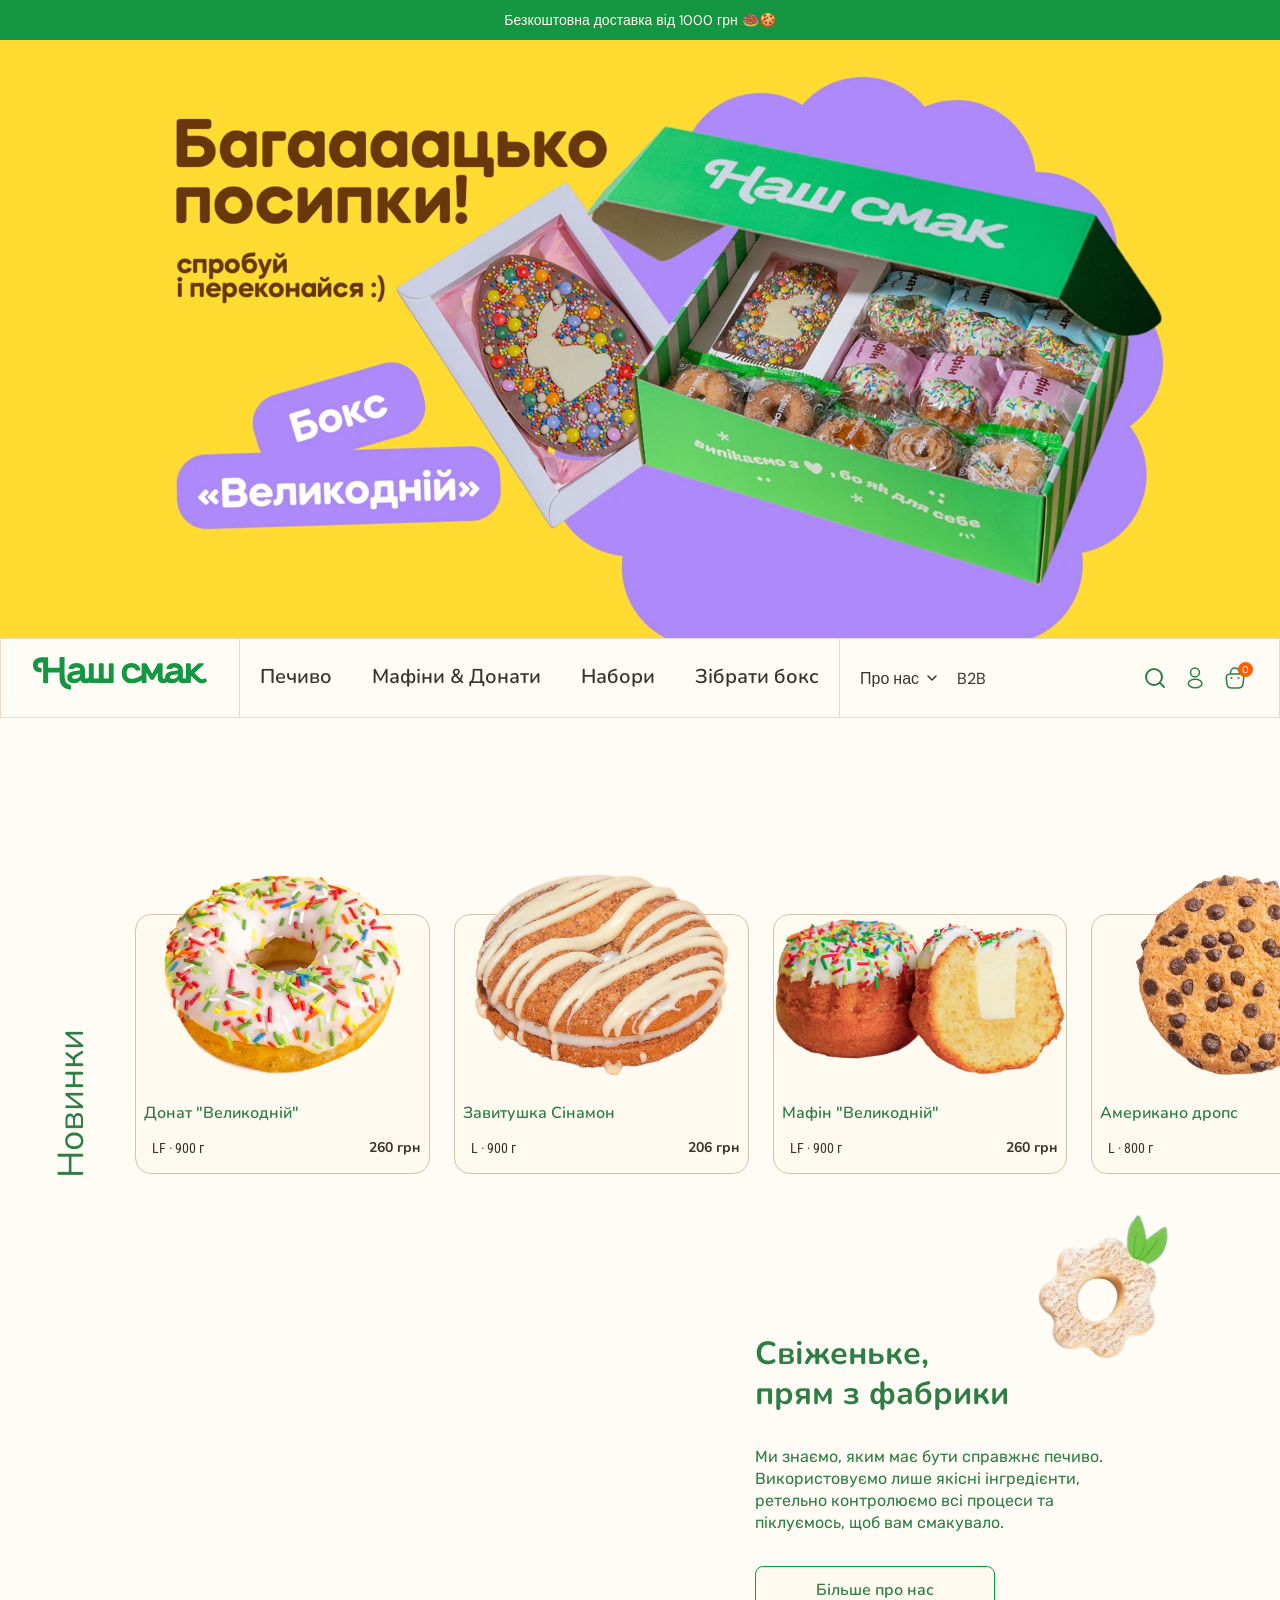
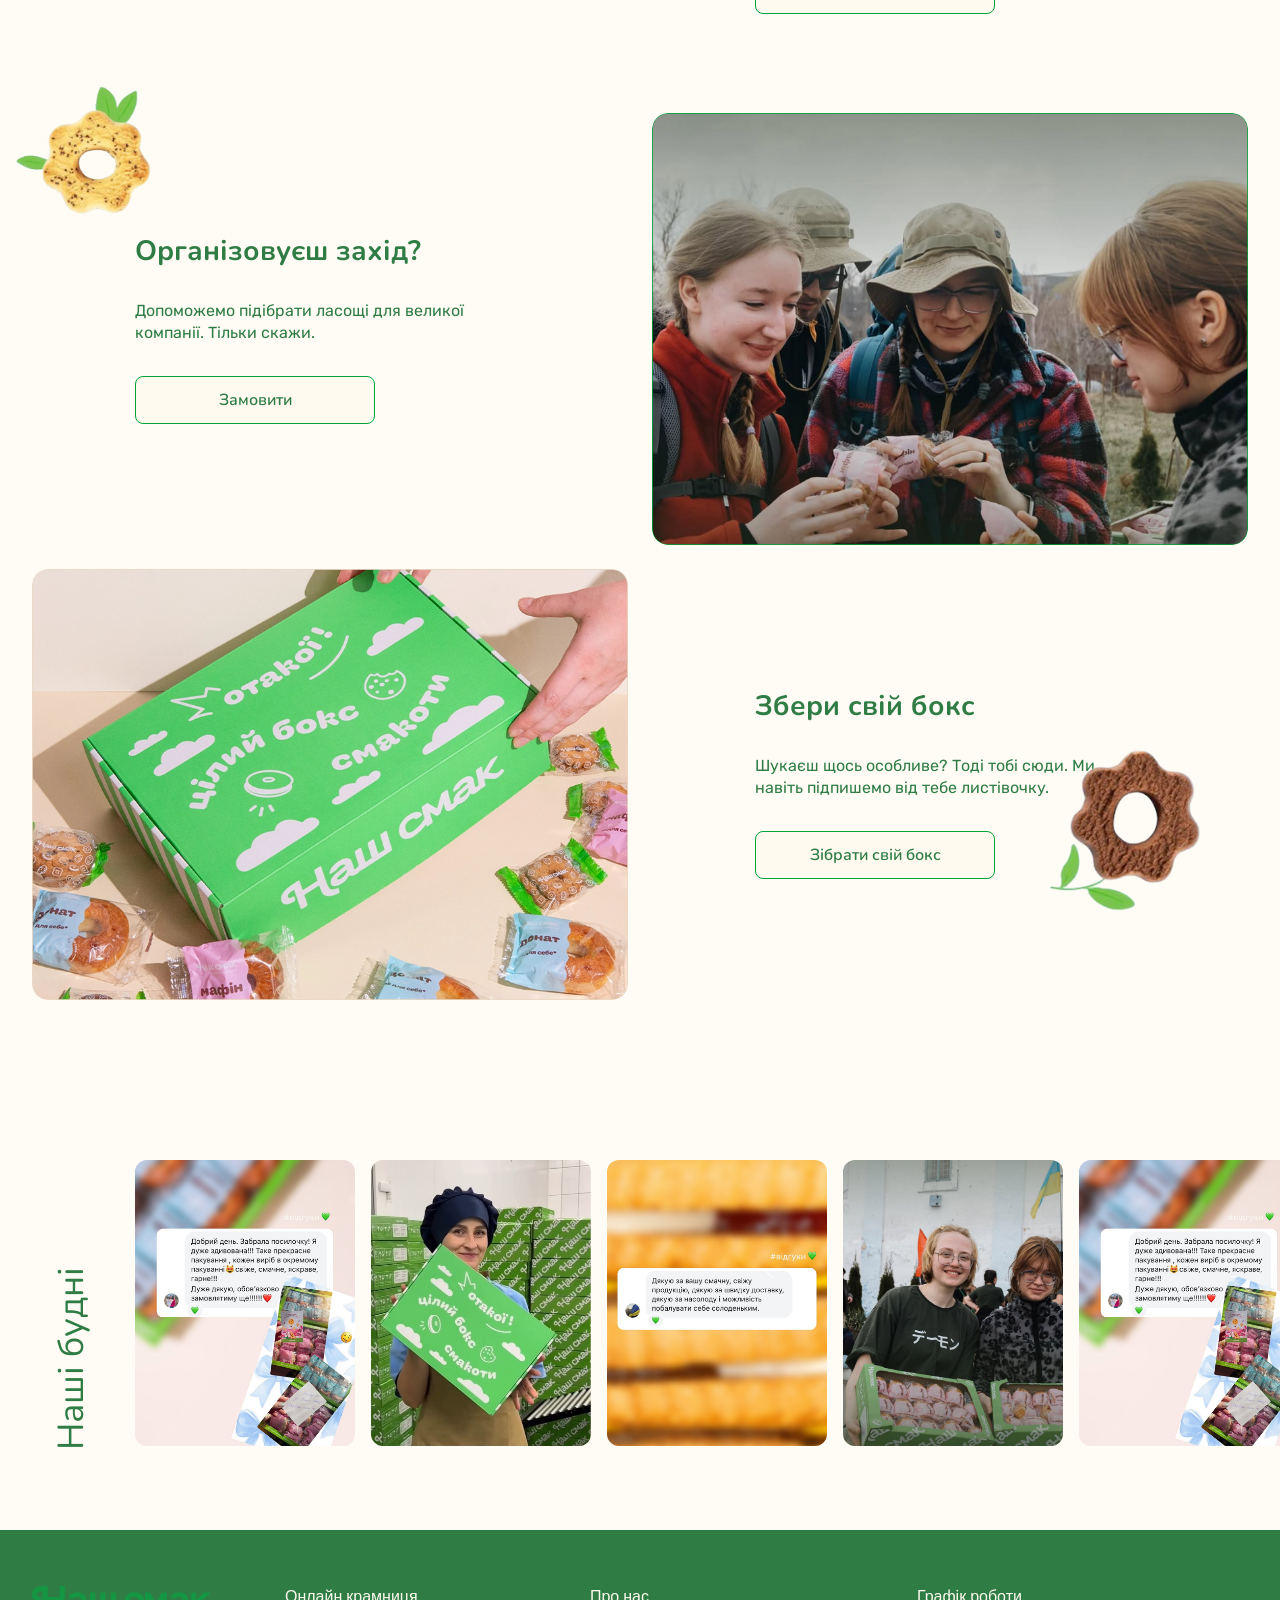
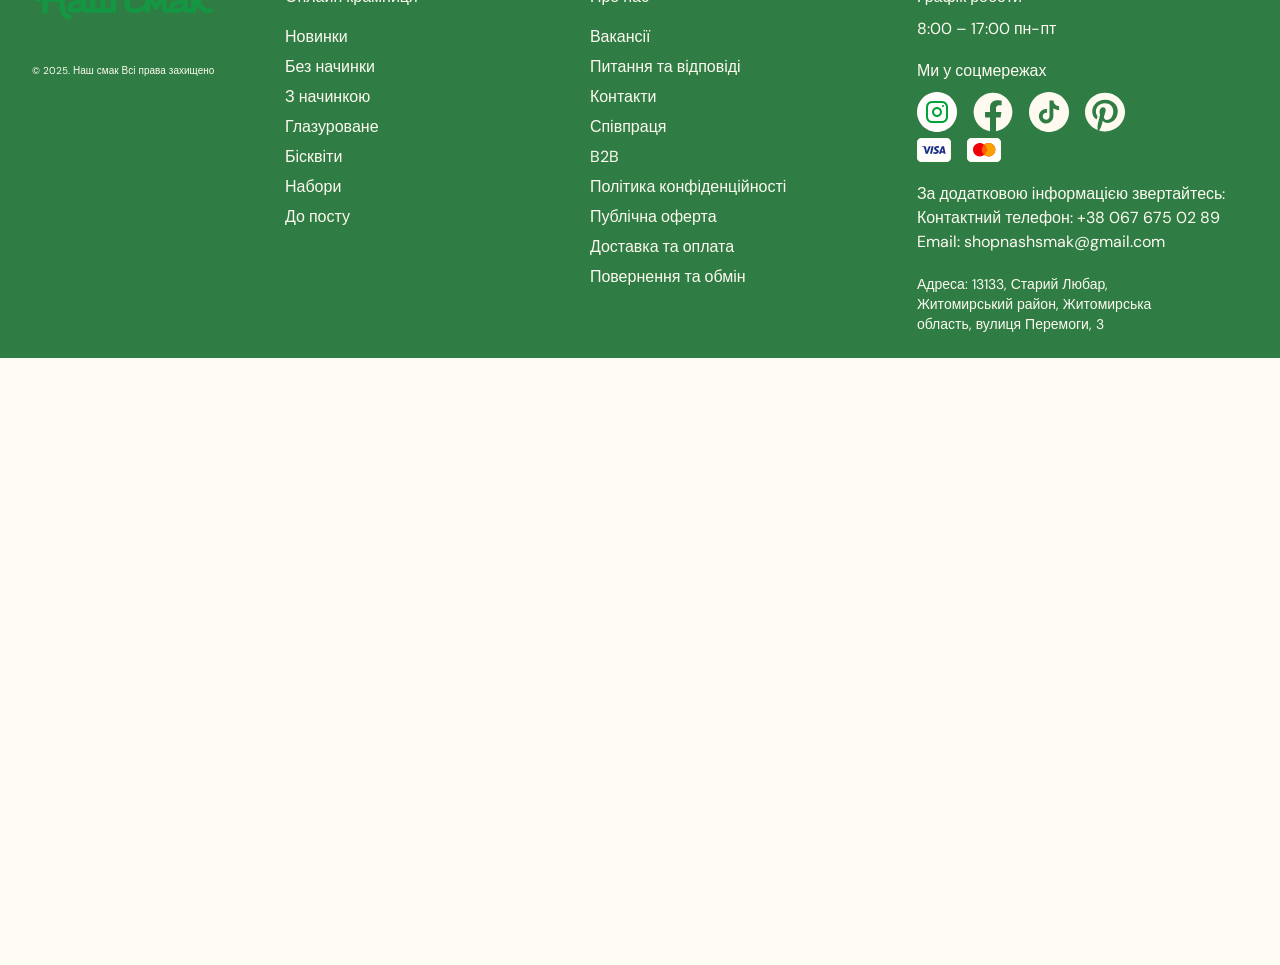
==== commit 73a6297a: "version 6" ====
--- a/index.html
+++ b/index.html
@@ -3,26 +3,28 @@
 <head>
   <meta charset="UTF-8">
   <meta name="viewport" content="width=device-width, initial-scale=1.0">
-  <title>Наш смак — Печиво</title>
+  <title>Наш смак</title>
   <link rel="preconnect" href="https://fonts.googleapis.com">
-  <link href="https://fonts.googleapis.com/css2?family=Nunito:wght@600;700&family=DM+Sans:opsz,wght@9..40,400;9..40,600;9..40,700&family=Roboto+Condensed:wght@400;700&display=swap" rel="stylesheet">
+  <link href="https://fonts.googleapis.com/css2?family=Nunito:wght@600;700&family=DM+Sans:opsz,wght@9..40,400;9..40,600;9..40,700&family=Roboto+Condensed:wght@400;700&family=Rubik:wght@400&display=swap" rel="stylesheet">
   <link rel="stylesheet" href="styles.css">
 </head>
-<body>
-
-  <!-- Overlay -->
+<body class="home-page">
+
   <div class="overlay">
     <span>Безкоштовна доставка від 1000 грн 🍩🍪</span>
   </div>
 
-  <!-- Header -->
+  <section class="home-hero" aria-label="Головний банер">
+    <img src="images/hero image.png" alt="Великодній бокс Наш смак">
+  </section>
+
   <header class="header">
     <div class="header__logo">
-      <a href="#"><img src="images/logo.svg" alt="Наш смак"></a>
+      <a href="index.html"><img src="images/logo.svg" alt="Наш смак"></a>
     </div>
     <nav class="header__categories">
-      <button class="header__cat-tab header__cat-tab--active">Печиво</button>
-      <button class="header__cat-tab">Мафіни & Донати</button>
+      <a href="pechuvo.html" class="header__cat-tab">Печиво</a>
+      <a href="muffins-donuts.html" class="header__cat-tab">Мафіни & Донати</a>
       <button class="header__cat-tab">Набори</button>
       <a href="box-builder.html" class="header__cat-tab header__cat-tab--box">Зібрати бокс</a>
     </nav>
@@ -52,7 +54,6 @@
     </div>
   </header>
 
-  <!-- Mobile menu -->
   <div class="mobile-menu-overlay" id="mobileMenuOverlay">
     <div class="mobile-menu">
       <div class="mobile-menu__header">
@@ -71,26 +72,261 @@
         <a href="#" class="mobile-menu__link">
           <img src="icons/account.svg" width="20" height="20" alt=""> Акаунт
         </a>
+        <a href="pechuvo.html" class="mobile-menu__link">Печиво</a>
+        <a href="muffins-donuts.html" class="mobile-menu__link">Мафіни & Донати</a>
+        <a href="box-builder.html" class="mobile-menu__link">Зібрати бокс</a>
         <a href="#" class="mobile-menu__link">Про нас</a>
         <a href="#" class="mobile-menu__link">B2B</a>
-        <a href="box-builder.html" class="mobile-menu__link mobile-menu__link--highlight">Зібрати бокс</a>
       </nav>
     </div>
   </div>
 
-  <main class="main">
-    <!-- Subcategory pills -->
-    <div class="subcategories">
-      <button class="pill pill--active" data-filter="all">Все печиво</button>
-      <button class="pill" data-filter="sandwich">сендвіч</button>
-      <button class="pill" data-filter="classic">класичне</button>
-    </div>
-
-    <!-- Product grid -->
-    <div class="product-grid" id="productGrid"></div>
+  <main class="main home-main">
+    <section class="home-section home-section--catalog-preview" aria-labelledby="newArrivalsTitle">
+      <div class="home-section__label-wrap">
+        <h2 class="home-section__label" id="newArrivalsTitle">Новинки</h2>
+      </div>
+      <div class="home-section__content">
+        <div class="home-new-grid">
+          <article class="home-product-card">
+            <div class="home-product-card__image-wrap">
+              <img class="home-product-card__image" src="images/donut-velykodniy.png" alt="Донат Великодній">
+            </div>
+            <div class="home-product-card__body">
+              <h3 class="home-product-card__title">Донат "Великодній"</h3>
+              <div class="home-product-card__meta">
+                <span class="home-product-card__label">LF · 900 г</span>
+                <span class="home-product-card__price">260 грн</span>
+              </div>
+            </div>
+          </article>
+
+          <article class="home-product-card">
+            <div class="home-product-card__image-wrap">
+              <img class="home-product-card__image" src="images/zavytushka-cinamon.png" alt="Завитушка Сінамон">
+            </div>
+            <div class="home-product-card__body">
+              <h3 class="home-product-card__title">Завитушка Сінамон</h3>
+              <div class="home-product-card__meta">
+                <span class="home-product-card__label">L · 900 г</span>
+                <span class="home-product-card__price">206 грн</span>
+              </div>
+            </div>
+          </article>
+
+          <article class="home-product-card">
+            <div class="home-product-card__image-wrap">
+              <img class="home-product-card__image" src="images/mafin-velykodniy2.png" alt="Мафін Великодній">
+            </div>
+            <div class="home-product-card__body">
+              <h3 class="home-product-card__title">Мафін "Великодній"</h3>
+              <div class="home-product-card__meta">
+                <span class="home-product-card__label">LF · 900 г</span>
+                <span class="home-product-card__price">260 грн</span>
+              </div>
+            </div>
+          </article>
+
+          <article class="home-product-card">
+            <div class="home-product-card__image-wrap">
+              <img class="home-product-card__image" src="images/amerikano-drops.png" alt="Американо дропс">
+            </div>
+            <div class="home-product-card__body">
+              <h3 class="home-product-card__title">Американо дропс</h3>
+              <div class="home-product-card__meta">
+                <span class="home-product-card__label">L · 800 г</span>
+                <span class="home-product-card__price">178 грн</span>
+              </div>
+            </div>
+          </article>
+
+          <article class="home-product-card">
+            <div class="home-product-card__image-wrap">
+              <img class="home-product-card__image" src="images/donut-velykodniy.png" alt="Донат Великодній">
+            </div>
+            <div class="home-product-card__body">
+              <h3 class="home-product-card__title">Донат "Великодній"</h3>
+              <div class="home-product-card__meta">
+                <span class="home-product-card__label">LF · 900 г</span>
+                <span class="home-product-card__price">260 грн</span>
+              </div>
+            </div>
+          </article>
+
+          <article class="home-product-card">
+            <div class="home-product-card__image-wrap">
+              <img class="home-product-card__image" src="images/zavytushka-cinamon.png" alt="Завитушка Сінамон">
+            </div>
+            <div class="home-product-card__body">
+              <h3 class="home-product-card__title">Завитушка Сінамон</h3>
+              <div class="home-product-card__meta">
+                <span class="home-product-card__label">L · 900 г</span>
+                <span class="home-product-card__price">206 грн</span>
+              </div>
+            </div>
+          </article>
+
+          <article class="home-product-card">
+            <div class="home-product-card__image-wrap">
+              <img class="home-product-card__image" src="images/mafin-velykodniy2.png" alt="Мафін Великодній">
+            </div>
+            <div class="home-product-card__body">
+              <h3 class="home-product-card__title">Мафін "Великодній"</h3>
+              <div class="home-product-card__meta">
+                <span class="home-product-card__label">LF · 900 г</span>
+                <span class="home-product-card__price">260 грн</span>
+              </div>
+            </div>
+          </article>
+
+          <article class="home-product-card">
+            <div class="home-product-card__image-wrap">
+              <img class="home-product-card__image" src="images/amerikano-drops.png" alt="Американо дропс">
+            </div>
+            <div class="home-product-card__body">
+              <h3 class="home-product-card__title">Американо дропс</h3>
+              <div class="home-product-card__meta">
+                <span class="home-product-card__label">L · 800 г</span>
+                <span class="home-product-card__price">178 грн</span>
+              </div>
+            </div>
+          </article>
+        </div>
+      </div>
+    </section>
+
+    <div class="home-feature-stack">
+      <section class="home-feature home-feature--factory">
+        <div class="home-feature__media home-feature__media--video">
+          <video src="images/about.mp4" autoplay muted loop playsinline preload="metadata"></video>
+        </div>
+        <div class="home-feature__copy">
+          <img class="home-feature__flower home-feature__flower--top" src="images/flover1.png" alt="">
+          <h2 class="home-feature__title">Свіженьке,<br>прям з фабрики</h2>
+          <p class="home-feature__text">Ми знаємо, яким має бути справжнє печиво. Використовуємо лише якісні інгредієнти, ретельно контролюємо всі процеси та піклуємось, щоб вам смакувало.</p>
+          <a href="#" class="home-secondary-btn">Більше про нас</a>
+        </div>
+      </section>
+
+      <section class="home-feature home-feature--event">
+        <div class="home-feature__copy home-feature__copy--compact">
+          <img class="home-feature__flower home-feature__flower--side" src="images/flover2.png" alt="">
+          <h2 class="home-feature__title home-feature__title--small">Організовуєш захід?</h2>
+          <p class="home-feature__text">Допоможемо підібрати ласощі для великої компанії. Тільки скажи.</p>
+          <a href="#" class="home-secondary-btn">Замовити</a>
+        </div>
+        <div class="home-feature__media">
+          <img src="images/zahid.png" alt="Організовуєш захід">
+        </div>
+      </section>
+
+      <section class="home-feature home-feature--box">
+        <div class="home-feature__media">
+          <img src="images/box-image.png" alt="Збери свій бокс">
+        </div>
+        <div class="home-feature__copy home-feature__copy--compact">
+          <img class="home-feature__flower home-feature__flower--bottom" src="images/flover3.png" alt="">
+          <h2 class="home-feature__title home-feature__title--small">Збери свій бокс</h2>
+          <p class="home-feature__text">Шукаєш щось особливе? Тоді тобі сюди. Ми навіть підпишемо від тебе листівочку.</p>
+          <a href="box-builder.html" class="home-secondary-btn">Зібрати свій бокс</a>
+        </div>
+      </section>
+    </div>
+
+    <section class="home-weight" aria-label="Як обрати розмір коробки">
+      <picture>
+        <source media="(max-width: 767px)" srcset="images/Weight-sizes-vertical.png">
+        <img src="images/Weight sizes.png" alt="Як обрати розмір коробки">
+      </picture>
+    </section>
+
+    <section class="home-section home-section--reviews" aria-labelledby="dailyMomentsTitle">
+      <div class="home-section__label-wrap">
+        <h2 class="home-section__label" id="dailyMomentsTitle">Наші будні</h2>
+      </div>
+      <div class="home-section__content">
+        <div class="home-reviews-grid">
+          <article class="home-review-card"><img src="images/review1.png" alt="Відгуки клієнтів"></article>
+          <article class="home-review-card"><img src="images/review2.png" alt="Команда Наш смак"></article>
+          <article class="home-review-card"><img src="images/review3.png" alt="Сторіз з печивом"></article>
+          <article class="home-review-card"><img src="images/review4.png" alt="Команда з подарунковими боксами"></article>
+          <article class="home-review-card"><img src="images/review1.png" alt="Відгуки клієнтів"></article>
+          <article class="home-review-card"><img src="images/review2.png" alt="Команда Наш смак"></article>
+          <article class="home-review-card"><img src="images/review3.png" alt="Сторіз з печивом"></article>
+          <article class="home-review-card"><img src="images/review4.png" alt="Команда з подарунковими боксами"></article>
+        </div>
+      </div>
+    </section>
   </main>
 
-  <script src="app.js"></script>
+  <footer class="home-footer">
+    <div class="home-footer__inner">
+      <div class="home-footer__brand">
+        <a class="home-footer__logo" href="index.html"><img src="images/logo.svg" alt="Наш смак"></a>
+        <p class="home-footer__copyright">© 2025. Наш смак Всі права захищено</p>
+      </div>
+
+      <div class="home-footer__columns">
+        <div class="home-footer__column">
+          <h3 class="home-footer__heading">Онлайн крамниця</h3>
+          <a href="pechuvo.html">Новинки</a>
+          <a href="pechuvo.html">Без начинки</a>
+          <a href="pechuvo.html">З начинкою</a>
+          <a href="pechuvo.html">Глазуроване</a>
+          <a href="muffins-donuts.html">Бісквіти</a>
+          <a href="#">Набори</a>
+          <a href="box-builder.html">До посту</a>
+        </div>
+
+        <div class="home-footer__column">
+          <h3 class="home-footer__heading">Про нас</h3>
+          <a href="#">Вакансії</a>
+          <a href="#">Питання та відповіді</a>
+          <a href="#">Контакти</a>
+          <a href="#">Співпраця</a>
+          <a href="#">B2B</a>
+          <a href="#">Політика конфіденційності</a>
+          <a href="#">Публічна оферта</a>
+          <a href="#">Доставка та оплата</a>
+          <a href="#">Повернення та обмін</a>
+        </div>
+
+        <div class="home-footer__column home-footer__column--contact">
+          <div class="home-footer__schedule">
+            <h3 class="home-footer__heading">Графік роботи</h3>
+            <p>8:00 – 17:00 пн-пт</p>
+          </div>
+
+          <div class="home-footer__socials">
+            <h3 class="home-footer__heading">Ми у соцмережах</h3>
+            <div class="home-footer__social-links">
+              <a href="#" aria-label="Instagram"><img src="icons/Instagram.svg" alt=""></a>
+              <a href="#" aria-label="Facebook"><img src="icons/Facebook NashSmak.svg" alt=""></a>
+              <a href="#" aria-label="TikTok"><img src="icons/Tiktok NashSmak.svg" alt=""></a>
+              <a href="#" aria-label="Pinterest"><img src="icons/Pinterest NashSmak.svg" alt=""></a>
+            </div>
+            <div class="home-footer__payments">
+              <img src="icons/Visa.svg" alt="Visa">
+              <img src="icons/Mastercard.svg" alt="Mastercard">
+            </div>
+          </div>
+
+          <div class="home-footer__details">
+            <p>За додатковою інформацією звертайтесь:</p>
+            <p>Контактний телефон: +38 067 675 02 89</p>
+            <p>Email: shopnashsmak@gmail.com</p>
+          </div>
+
+          <div class="home-footer__address">
+            <p>Адреса: 13133, Старий Любар,</p>
+            <p>Житомирський район, Житомирська</p>
+            <p>область, вулиця Перемоги, 3</p>
+          </div>
+        </div>
+      </div>
+    </div>
+  </footer>
+
   <script src="responsive.js"></script>
 </body>
 </html>
--- a/styles.css
+++ b/styles.css
@@ -49,9 +49,13 @@
 /* === Header === */
 .header {
   border: 1px solid var(--brown-300);
+  background: var(--beige-100);
   display: flex;
   align-items: stretch;
   height: 80px;
+  position: sticky;
+  top: 0;
+  z-index: 900;
 }
 
 .header__logo {
@@ -85,7 +89,7 @@
   padding: 16px 40px;
   font-family: var(--font-heading);
   font-weight: 600;
-  font-size: 24px;
+  font-size: 20px;
   color: var(--brown-500);
   white-space: nowrap;
   height: 100%;
@@ -186,8 +190,8 @@
   padding: 10px 16px;
   border-radius: 24px;
   border: 1px solid var(--green-250);
-  font-family: var(--font-body);
-  font-weight: 600;
+  font-family: var(--font-condensed);
+  font-weight: 400;
   font-size: 16px;
   text-transform: uppercase;
   letter-spacing: -0.16px;
@@ -269,15 +273,35 @@
   color: var(--green-500);
 }
 
+.product-card--with-dropdown .product-card__name {
+  padding: 16px 16px 0;
+}
+
+.product-card--with-dropdown .product-card__name a {
+  font-size: 20px;
+  line-height: 24px;
+  font-weight: 700;
+}
+
 .product-card__options {
   width: 100%;
   padding: 16px var(--card-pad) 16px;
 }
 
+.product-card--with-dropdown .product-card__options {
+  padding: 16px 16px 16px;
+}
+
+.product-card__dropdown-wrap {
+  position: relative;
+  width: 100%;
+}
+
 .product-card__dropdown {
   display: flex;
   align-items: center;
   justify-content: space-between;
+  width: 100%;
   background: var(--beige-100);
   border: 1px solid var(--green-100);
   border-radius: 16px;
@@ -285,12 +309,21 @@
   padding-left: 16px;
 }
 
+.product-card__dropdown--clickable {
+  cursor: pointer;
+}
+
+.product-card__dropdown--clickable:hover {
+  border-color: var(--green-300);
+}
+
 .product-card__weight {
-  font-family: var(--font-body);
+  font-family: var(--font-condensed);
   font-weight: 400;
   font-size: 16px;
-  line-height: 26px;
+  line-height: 24px;
   color: var(--brown-500);
+  text-transform: uppercase;
 }
 
 .product-card__price-group {
@@ -298,12 +331,14 @@
   align-items: center;
   gap: 16px;
   padding: 0 8px;
+  flex-shrink: 0;
 }
 
 .product-card__price {
   font-family: var(--font-heading);
-  font-weight: 700;
-  font-size: 24px;
+  font-weight: 600;
+  font-size: 20px;
+  line-height: 24px;
   color: var(--brown-500);
   white-space: nowrap;
 }
@@ -312,6 +347,71 @@
   width: 32px;
   height: 32px;
   flex-shrink: 0;
+}
+
+.product-card__caret--open {
+  transform: rotate(180deg);
+}
+
+.dropdown-menu {
+  position: absolute;
+  top: 100%;
+  left: 0;
+  width: 100%;
+  display: flex;
+  flex-direction: column;
+  gap: 8px;
+  background: var(--beige-100);
+  border: 1px solid var(--green-100);
+  border-radius: 16px;
+  box-sizing: border-box;
+  padding: 8px 16px;
+  z-index: 10;
+  box-shadow: 0 4px 16px rgba(0, 0, 0, 0.08);
+  margin-top: 0;
+}
+
+.dropdown-menu__item {
+  display: flex;
+  align-items: center;
+  justify-content: space-between;
+  width: 100%;
+  min-height: 32px;
+  padding: 0;
+  border: none;
+  background: transparent;
+  cursor: pointer;
+  color: var(--brown-500);
+  text-align: left;
+}
+
+.dropdown-menu__item:hover {
+  color: var(--green-300);
+}
+
+.dropdown-menu__item:hover .dropdown-menu__flavor,
+.dropdown-menu__item:hover .dropdown-menu__price {
+  color: var(--green-300);
+}
+
+.dropdown-menu__flavor {
+  display: inline-flex;
+  align-items: center;
+  gap: 8px;
+  font-family: var(--font-condensed);
+  font-weight: 400;
+  font-size: 16px;
+  line-height: 24px;
+  text-transform: uppercase;
+}
+
+.dropdown-menu__price {
+  font-family: var(--font-heading);
+  font-weight: 600;
+  font-size: 20px;
+  line-height: 24px;
+  color: var(--brown-500);
+  white-space: nowrap;
 }
 
 .product-card__btn {
@@ -331,6 +431,16 @@
   justify-content: center;
   flex-shrink: 0;
   transition: border-color 0.2s, color 0.2s, background 0.2s;
+}
+
+.product-card--with-dropdown .product-card__btn {
+  width: auto;
+  margin: 0 16px 16px;
+  min-height: 48px;
+  height: 48px;
+  border-radius: 16px;
+  font-size: 20px;
+  font-weight: 700;
 }
 
 .product-card__btn:hover {
@@ -454,6 +564,140 @@
   transform: translateX(0);
 }
 
+.mobile-options-sheet {
+  position: fixed;
+  inset: 0;
+  background: rgba(58, 51, 44, 0.38);
+  z-index: 1200;
+  opacity: 0;
+  visibility: hidden;
+  pointer-events: none;
+  transition: opacity 0.24s ease, visibility 0.24s ease;
+}
+
+.mobile-options-sheet.is-open {
+  opacity: 1;
+  visibility: visible;
+  pointer-events: auto;
+}
+
+.mobile-options-sheet__panel {
+  position: absolute;
+  left: 0;
+  right: 0;
+  bottom: 0;
+  background: var(--beige-100);
+  border-radius: 24px 24px 0 0;
+  padding: 12px 16px 24px;
+  transform: translateY(100%);
+  transition: transform 0.24s ease;
+  max-height: min(78vh, 640px);
+  display: flex;
+  flex-direction: column;
+  gap: 12px;
+}
+
+.mobile-options-sheet.is-open .mobile-options-sheet__panel {
+  transform: translateY(0);
+}
+
+.mobile-options-sheet__handle {
+  width: 48px;
+  height: 5px;
+  border-radius: 999px;
+  background: rgba(58, 51, 44, 0.18);
+  margin: 0 auto;
+}
+
+.mobile-options-sheet__header {
+  display: flex;
+  align-items: center;
+  justify-content: space-between;
+  gap: 16px;
+}
+
+.mobile-options-sheet__title {
+  font-family: var(--font-heading);
+  font-weight: 700;
+  font-size: 22px;
+  line-height: 26px;
+  color: var(--green-500);
+}
+
+.mobile-options-sheet__close {
+  width: 40px;
+  height: 40px;
+  display: flex;
+  align-items: center;
+  justify-content: center;
+  flex-shrink: 0;
+}
+
+.mobile-options-sheet__list {
+  display: flex;
+  flex-direction: column;
+  gap: 8px;
+  overflow-y: auto;
+  padding-bottom: env(safe-area-inset-bottom, 0);
+}
+
+.mobile-options-sheet__item {
+  width: 100%;
+  min-height: 56px;
+  border: 1px solid var(--green-100);
+  border-radius: 16px;
+  background: var(--beige-100);
+  padding: 12px 16px;
+  display: flex;
+  align-items: center;
+  justify-content: space-between;
+  gap: 16px;
+  text-align: left;
+}
+
+.mobile-options-sheet__item--active {
+  border-color: var(--green-300);
+}
+
+.mobile-options-sheet__item-label {
+  display: inline-flex;
+  align-items: center;
+  gap: 8px;
+  min-width: 0;
+  overflow: hidden;
+  text-overflow: ellipsis;
+  white-space: nowrap;
+  font-family: var(--font-condensed);
+  font-size: 18px;
+  line-height: 24px;
+  color: var(--brown-500);
+  text-transform: uppercase;
+}
+
+.mobile-options-sheet__item-price {
+  flex: 0 0 auto;
+  font-family: var(--font-heading);
+  font-weight: 600;
+  font-size: 22px;
+  line-height: 24px;
+  color: var(--brown-500);
+}
+
+.mobile-options-sheet__badge {
+  display: inline-flex;
+  align-items: center;
+  justify-content: center;
+  min-width: 20px;
+  height: 20px;
+  padding: 0 6px;
+  border-radius: 999px;
+  background: var(--green-300);
+  color: var(--beige-250);
+  font-family: var(--font-heading);
+  font-size: 12px;
+  font-weight: 700;
+}
+
 .mobile-menu__header {
   display: flex;
   align-items: center;
@@ -514,7 +758,7 @@
   }
 
   .header__cat-tab {
-    font-size: 18px;
+    font-size: 20px;
     padding: 12px 20px;
   }
 
@@ -566,20 +810,32 @@
     font-weight: 600;
   }
 
+  .product-card--with-dropdown .product-card__name {
+    padding: 8px 8px 0;
+  }
+
+  .product-card--with-dropdown .product-card__name a {
+    font-size: 16px;
+    line-height: 20px;
+    font-weight: 600;
+  }
+
   .product-card__options {
     padding: 8px var(--card-pad) 8px;
   }
 
+  .product-card--with-dropdown .product-card__options {
+    padding: 8px 8px 8px;
+  }
+
   .product-card__price {
-    font-family: var(--font-condensed);
     font-size: 14px;
-    font-weight: 700;
+    line-height: 18px;
   }
 
   .product-card__weight {
-    font-family: var(--font-condensed);
     font-size: 14px;
-    font-weight: 400;
+    line-height: 18px;
   }
 
   .product-card__btn {
@@ -590,6 +846,15 @@
     border-radius: 8px;
   }
 
+  .product-card--with-dropdown .product-card__btn {
+    margin: 0 8px 8px;
+    min-height: 48px;
+    height: 48px;
+    border-radius: 8px;
+    font-size: 20px;
+    font-weight: 600;
+  }
+
   .product-card__dropdown {
     height: auto;
     border-radius: 8px;
@@ -599,6 +864,22 @@
   .product-card__price-group {
     gap: 4px;
     padding: 0;
+  }
+
+  .dropdown-menu {
+    border-radius: 8px;
+    gap: 4px;
+    padding: 4px 8px;
+  }
+
+  .dropdown-menu__item {
+    min-height: 18px;
+  }
+
+  .dropdown-menu__flavor,
+  .dropdown-menu__price {
+    font-size: 14px;
+    line-height: 18px;
   }
 
   .product-card__caret {
@@ -637,11 +918,10 @@
 }
 
 /* =============================================
-   Responsive — Header collapse + burger (≤1023px)
+   Responsive — Header wrap sooner (≤1172px)
    ============================================= */
 
-@media (max-width: 1023px) {
-  /* Header wraps: categories on 2nd row */
+@media (max-width: 1172px) {
   .header {
     flex-wrap: wrap;
     height: auto;
@@ -666,6 +946,59 @@
     text-align: center;
   }
 
+  .header__nav {
+    display: none;
+  }
+
+  .header__search-btn,
+  .header__account-btn {
+    display: none;
+  }
+
+  .header__burger-btn {
+    display: flex;
+  }
+
+  .header__icons {
+    padding: 0 16px;
+    gap: 16px;
+  }
+
+  .header__right {
+    justify-content: flex-end;
+  }
+}
+
+/* =============================================
+   Responsive — Header collapse + burger (≤1023px)
+   ============================================= */
+
+@media (max-width: 1023px) {
+  /* Header wraps: categories on 2nd row */
+  .header {
+    flex-wrap: wrap;
+    height: auto;
+  }
+
+  .header__logo {
+    padding: 10px 16px;
+  }
+
+  .header__categories {
+    order: 3;
+    width: 100%;
+    border-left: none;
+    border-right: none;
+    border-top: 1px solid var(--brown-300);
+  }
+
+  .header__cat-tab {
+    font-size: 16px;
+    padding: 8px 16px;
+    flex: 1;
+    text-align: center;
+  }
+
   /* Nav + extra icons hidden → burger */
   .header__nav {
     display: none;
@@ -746,8 +1079,6 @@
   .pill {
     height: 24px;
     padding: 4px 8px;
-    font-family: var(--font-condensed);
-    font-weight: 400;
     font-size: 14px;
     border-radius: 16px;
   }
@@ -790,4 +1121,847 @@
   .mobile-menu {
     width: 100%;
   }
-}
+
+  .mobile-options-sheet__panel {
+    padding: 12px 12px 20px;
+    border-radius: 20px 20px 0 0;
+  }
+
+  .mobile-options-sheet__title {
+    font-size: 20px;
+    line-height: 24px;
+  }
+
+  .mobile-options-sheet__item {
+    min-height: 52px;
+    padding: 10px 12px;
+    border-radius: 14px;
+  }
+
+  .mobile-options-sheet__item-label {
+    font-size: 16px;
+    line-height: 22px;
+  }
+
+  .mobile-options-sheet__item-price {
+    font-size: 20px;
+    line-height: 22px;
+  }
+}
+
+/* =============================================
+   Home Page
+   ============================================= */
+
+.home-page .main.home-main {
+  --home-edge-offset: 64px;
+  --home-section-gap: 240px;
+  padding-top: 72px;
+  padding-bottom: 120px;
+  display: flex;
+  flex-direction: column;
+  gap: var(--home-section-gap);
+}
+
+.home-hero {
+  max-width: 1920px;
+  margin: 0 auto;
+}
+
+.home-hero img {
+  display: block;
+  width: 100%;
+  height: auto;
+}
+
+.home-section,
+.home-feature {
+  display: grid;
+  grid-template-columns: repeat(12, minmax(0, 1fr));
+  gap: 24px;
+  align-items: center;
+}
+
+.home-feature-stack {
+  display: flex;
+  flex-direction: column;
+  gap: 24px;
+}
+
+.home-section--catalog-preview,
+.home-feature-stack,
+.home-weight,
+.home-section--reviews {
+  margin: 0;
+}
+
+.home-section__label-wrap {
+  grid-column: span 1;
+  display: flex;
+  justify-content: center;
+}
+
+.home-section--catalog-preview .home-section__label-wrap {
+  align-self: stretch;
+  align-items: flex-end;
+}
+
+.home-section--catalog-preview {
+  align-items: end;
+}
+
+.home-section--reviews .home-section__label-wrap {
+  align-self: stretch;
+  align-items: flex-end;
+}
+
+.home-section--reviews {
+  align-items: end;
+}
+
+.home-section__label {
+  font-family: var(--font-heading);
+  font-weight: 400;
+  font-size: 48px;
+  line-height: 56px;
+  color: var(--green-500);
+  writing-mode: vertical-rl;
+  transform: rotate(180deg);
+}
+
+.home-section__content {
+  grid-column: span 11;
+}
+
+.home-section--catalog-preview .home-section__content,
+.home-section--reviews .home-section__content {
+  width: calc(100% + var(--home-edge-offset));
+  margin-right: calc(-1 * var(--home-edge-offset));
+}
+
+.home-new-grid,
+.home-reviews-grid {
+  display: grid;
+  grid-auto-flow: column;
+  grid-auto-columns: minmax(260px, calc((100% - 72px) / 4));
+  gap: 24px;
+  overflow-x: auto;
+  overscroll-behavior-x: contain;
+  scroll-snap-type: x proximity;
+  scrollbar-width: none;
+  padding-bottom: 4px;
+}
+
+.home-new-grid {
+  gap: 24px;
+  grid-auto-columns: calc((3 * 100% - 192px) / 11);
+}
+
+.home-new-grid::-webkit-scrollbar,
+.home-reviews-grid::-webkit-scrollbar {
+  display: none;
+}
+
+.home-product-card {
+  background: var(--beige-250);
+  border: 1px solid var(--brown-400);
+  border-radius: 24px;
+  height: 320px;
+  margin-top: 42%;
+  display: flex;
+  flex-direction: column;
+  justify-content: flex-end;
+  overflow: visible;
+  scroll-snap-align: start;
+}
+
+.home-product-card__image-wrap {
+  position: relative;
+  width: 100%;
+  aspect-ratio: 320 / 220.279;
+  flex-shrink: 0;
+}
+
+.home-product-card__image {
+  position: absolute;
+  inset: 0;
+  width: 100%;
+  height: 100%;
+  object-fit: contain;
+}
+
+.home-product-card__body {
+  display: flex;
+  flex-direction: column;
+  gap: 16px;
+  padding: 8px 16px 16px;
+}
+
+.home-product-card__title {
+  min-height: 48px;
+  display: flex;
+  align-items: flex-end;
+  font-family: var(--font-heading);
+  font-weight: 700;
+  font-size: 20px;
+  line-height: 24px;
+  color: var(--green-500);
+}
+
+.home-product-card__meta {
+  display: flex;
+  align-items: center;
+  justify-content: space-between;
+  gap: 16px;
+  padding: 8px 0 8px 8px;
+}
+
+.home-product-card__label {
+  font-family: var(--font-condensed);
+  font-weight: 400;
+  font-size: 16px;
+  line-height: 24px;
+  color: var(--brown-500);
+}
+
+.home-product-card__price {
+  font-family: var(--font-heading);
+  font-weight: 700;
+  font-size: 20px;
+  line-height: 24px;
+  color: var(--brown-500);
+  white-space: nowrap;
+}
+
+.home-feature__media {
+  grid-column: span 6;
+  position: relative;
+  border-radius: 24px;
+  overflow: hidden;
+  aspect-ratio: 884 / 640;
+  min-height: 0;
+}
+
+.home-feature__media img,
+.home-feature__media video {
+  display: block;
+  width: 100%;
+  height: 100%;
+  object-fit: cover;
+}
+
+.home-feature__copy {
+  grid-column: span 4;
+  position: relative;
+  display: flex;
+  flex-direction: column;
+  align-items: flex-start;
+  gap: 48px;
+  color: var(--green-500);
+}
+
+.home-feature--factory .home-feature__copy {
+  grid-column: 8 / span 4;
+}
+
+.home-feature--event .home-feature__copy {
+  grid-column: 2 / span 4;
+}
+
+.home-feature--event .home-feature__media {
+  grid-column: 7 / span 6;
+}
+
+.home-feature--box .home-feature__copy {
+  grid-column: 8 / span 4;
+}
+
+.home-feature__title {
+  font-family: var(--font-heading);
+  font-weight: 700;
+  font-size: 40px;
+  line-height: 48px;
+  color: var(--green-500);
+}
+
+.home-feature__title--small {
+  font-size: 32px;
+  line-height: 40px;
+}
+
+.home-feature__text {
+  font-family: 'Rubik', var(--font-body), sans-serif;
+  font-weight: 400;
+  font-size: 20px;
+  line-height: 24px;
+  color: var(--green-500);
+}
+
+.home-secondary-btn {
+  display: inline-flex;
+  align-items: center;
+  justify-content: center;
+  min-width: 276px;
+  height: 56px;
+  padding: 0 24px;
+  background: var(--beige-250);
+  border: 1px solid var(--green-250);
+  border-radius: 16px;
+  font-family: var(--font-heading);
+  font-weight: 600;
+  font-size: 20px;
+  line-height: 24px;
+  color: var(--green-500);
+  transition: border-color 0.2s, color 0.2s;
+}
+
+.home-secondary-btn:hover {
+  border-color: var(--orange);
+  color: var(--orange);
+}
+
+.home-feature__flower {
+  position: absolute;
+  pointer-events: none;
+}
+
+.home-feature__flower--top {
+  top: -120px;
+  right: -24px;
+  width: 132px;
+}
+
+.home-feature__flower--side {
+  top: -148px;
+  left: -120px;
+  width: 136px;
+}
+
+.home-feature__flower--bottom {
+  right: -56px;
+  bottom: -32px;
+  width: 152px;
+}
+
+.home-weight img {
+  display: block;
+  width: 100%;
+  height: auto;
+  border-radius: 24px;
+}
+
+.home-review-card {
+  border-radius: 16px;
+  overflow: hidden;
+  background: rgba(235, 217, 194, 0.2);
+  aspect-ratio: 431 / 560;
+  scroll-snap-align: start;
+}
+
+.home-review-card img {
+  width: 100%;
+  height: 100%;
+  object-fit: cover;
+  display: block;
+}
+
+.home-footer {
+  background: var(--green-500);
+  color: var(--beige-250);
+}
+
+.home-footer__inner {
+  max-width: 1920px;
+  margin: 0 auto;
+  padding: 84px 64px 32px;
+  display: flex;
+  gap: 48px;
+  align-items: flex-start;
+}
+
+.home-footer__brand {
+  width: 221px;
+  display: flex;
+  flex-direction: column;
+  justify-content: space-between;
+  gap: 40px;
+}
+
+.home-footer__logo img {
+  width: 181px;
+  height: auto;
+}
+
+.home-footer__copyright {
+  font-family: var(--font-body);
+  font-size: 10px;
+  line-height: 12px;
+}
+
+.home-footer__columns {
+  flex: 1;
+  display: grid;
+  grid-template-columns: 1.2fr 1.3fr 1.5fr;
+  gap: 32px 64px;
+}
+
+.home-footer__column {
+  display: flex;
+  flex-direction: column;
+  gap: 8px;
+  font-family: var(--font-body);
+  font-size: 18px;
+  line-height: 26px;
+}
+
+.home-footer__heading {
+  font-family: var(--font-body);
+  font-weight: 400;
+  font-size: 18px;
+  line-height: 26px;
+  margin-bottom: 10px;
+}
+
+.home-footer__column--contact {
+  gap: 20px;
+}
+
+.home-footer__social-links,
+.home-footer__payments {
+  display: flex;
+  align-items: center;
+  gap: 16px;
+}
+
+.home-footer__social-links img {
+  width: 40px;
+  height: 40px;
+}
+
+.home-footer__payments img {
+  width: 34px;
+  height: 24px;
+}
+
+.home-footer__details {
+  font-family: var(--font-body);
+  font-size: 16px;
+  line-height: 24px;
+}
+
+.home-footer__address {
+  font-family: var(--font-body);
+  font-size: 14px;
+  line-height: 20px;
+}
+
+@media (max-width: 1599px) {
+  .home-page .main.home-main {
+    --home-edge-offset: 32px;
+    --home-section-gap: 80px;
+    padding-top: 72px;
+    padding-bottom: 80px;
+    gap: var(--home-section-gap);
+  }
+
+  .home-section__label {
+    font-size: 36px;
+    line-height: 42px;
+  }
+
+  .home-new-grid,
+  .home-reviews-grid {
+    grid-auto-columns: minmax(220px, calc((100% - 48px) / 4));
+    gap: 16px;
+  }
+
+  .home-new-grid {
+    gap: 24px;
+    grid-auto-columns: calc((3 * 100% - 192px) / 11);
+  }
+
+  .home-product-card {
+    border-radius: 16px;
+    height: 260px;
+  }
+
+  .home-product-card__body {
+    gap: 8px;
+    padding: 8px;
+  }
+
+  .home-product-card__title {
+    min-height: 40px;
+    font-size: 16px;
+    line-height: 20px;
+    font-weight: 600;
+  }
+
+  .home-product-card__meta {
+    gap: 8px;
+    padding: 8px 0 8px 8px;
+  }
+
+  .home-product-card__label,
+  .home-product-card__price {
+    font-size: 14px;
+    line-height: 18px;
+  }
+
+  .home-feature__media {
+    border-radius: 16px;
+  }
+
+  .home-feature__copy {
+    gap: 32px;
+  }
+
+  .home-feature__title {
+    font-size: 32px;
+    line-height: 40px;
+  }
+
+  .home-feature__title--small {
+    font-size: 28px;
+    line-height: 34px;
+  }
+
+  .home-feature__text {
+    font-size: 16px;
+    line-height: 22px;
+  }
+
+  .home-secondary-btn {
+    min-width: 240px;
+    height: 48px;
+    border-radius: 8px;
+    font-size: 16px;
+  }
+
+  .home-weight img {
+    border-radius: 16px;
+  }
+
+  .home-review-card {
+    border-radius: 12px;
+  }
+
+  .home-footer__inner {
+    padding: 56px 32px 24px;
+    gap: 32px;
+  }
+
+  .home-footer__columns {
+    gap: 24px 40px;
+  }
+
+  .home-footer__column {
+    font-size: 16px;
+    line-height: 22px;
+  }
+
+  .home-footer__heading {
+    font-size: 16px;
+    line-height: 22px;
+  }
+}
+
+@media (max-width: 1023px) {
+  .home-page .main.home-main {
+    --home-section-gap: 64px;
+    padding-top: 56px;
+    gap: var(--home-section-gap);
+  }
+
+  .home-page .main.home-main {
+    --home-edge-offset: 24px;
+  }
+
+  .home-section,
+  .home-feature {
+    grid-template-columns: repeat(6, minmax(0, 1fr));
+  }
+
+  .home-feature-stack {
+    gap: 24px;
+  }
+
+  .home-section__label-wrap,
+  .home-section__content,
+  .home-feature__media,
+  .home-feature__copy,
+  .home-feature--event .home-feature__copy,
+  .home-feature--event .home-feature__media,
+  .home-feature--box .home-feature__copy {
+    grid-column: 1 / -1;
+  }
+
+  .home-section__label-wrap {
+    justify-content: flex-start;
+  }
+
+  .home-section__label {
+    writing-mode: horizontal-tb;
+    transform: none;
+    font-size: 32px;
+    line-height: 40px;
+  }
+
+  .home-new-grid,
+  .home-reviews-grid {
+    grid-auto-columns: minmax(260px, calc((100% - 24px) / 2));
+  }
+
+  .home-feature__media {
+    aspect-ratio: 884 / 640;
+  }
+
+  .home-feature__flower {
+    display: none;
+  }
+
+  .home-footer__inner {
+    flex-direction: column;
+  }
+
+  .home-footer__brand {
+    width: 100%;
+    gap: 24px;
+  }
+
+  .home-footer__columns {
+    width: 100%;
+    grid-template-columns: repeat(2, minmax(0, 1fr));
+  }
+}
+
+@media (max-width: 767px) {
+  .home-page .main.home-main {
+    --home-edge-offset: 16px;
+    --home-section-gap: 48px;
+    padding-top: 40px;
+    padding-bottom: 56px;
+    gap: var(--home-section-gap);
+  }
+
+  .home-section--catalog-preview,
+  .home-section--reviews {
+    grid-template-columns: 23px minmax(0, 1fr);
+    gap: 8px;
+    align-items: end;
+  }
+
+  .home-section--catalog-preview .home-section__label-wrap,
+  .home-section--reviews .home-section__label-wrap {
+    grid-column: 1;
+    justify-content: center;
+    align-self: stretch;
+    align-items: flex-end;
+  }
+
+  .home-section--catalog-preview .home-section__content,
+  .home-section--reviews .home-section__content {
+    grid-column: 2;
+    width: calc(100% + 16px);
+    margin-right: -16px;
+  }
+
+  .home-section--catalog-preview .home-section__label,
+  .home-section--reviews .home-section__label {
+    writing-mode: vertical-rl;
+    transform: rotate(180deg);
+    font-size: 20px;
+    line-height: 23px;
+  }
+
+  .home-new-grid,
+  .home-reviews-grid {
+    gap: 8px;
+  }
+
+  .home-new-grid {
+    grid-auto-columns: 176px;
+  }
+
+  .home-reviews-grid {
+    grid-auto-columns: 175px;
+  }
+
+  .home-feature-stack {
+    gap: 40px;
+  }
+
+  .home-product-card {
+    border-radius: 8px;
+    height: 142px;
+    margin-top: 84px;
+  }
+
+  .home-product-card__body {
+    gap: 8px;
+    padding: 8px;
+  }
+
+  .home-product-card__title {
+    min-height: 40px;
+    font-size: 16px;
+    line-height: 20px;
+  }
+
+  .home-product-card__meta {
+    gap: 8px;
+    padding: 0;
+  }
+
+  .home-product-card__label,
+  .home-product-card__price {
+    font-size: 14px;
+    line-height: 20px;
+  }
+
+  .home-feature__media {
+    grid-column: 1 / -1;
+    min-height: 0;
+    border-radius: 24px;
+  }
+
+  .home-feature__copy {
+    grid-column: 1 / -1;
+    gap: 24px;
+  }
+
+  .home-feature--factory .home-feature__media,
+  .home-feature--factory .home-feature__copy,
+  .home-feature--event .home-feature__copy,
+  .home-feature--box .home-feature__copy {
+    grid-column: 1 / -1;
+  }
+
+  .home-feature {
+    grid-template-columns: 1fr;
+    gap: 16px;
+  }
+
+  .home-feature--factory {
+    gap: 30px;
+  }
+
+  .home-feature--factory .home-feature__media {
+    order: 1;
+    aspect-ratio: 361 / 261.357;
+    width: 100%;
+    display: block;
+  }
+
+  .home-feature--factory .home-feature__media video {
+    width: 100%;
+    height: 100%;
+    display: block;
+  }
+
+  .home-feature--factory .home-feature__copy {
+    order: 2;
+    width: 100%;
+    padding: 0 16px;
+    gap: 16px;
+  }
+
+  .home-feature--factory .home-feature__title {
+    width: 100%;
+    font-size: 20px;
+    line-height: 24px;
+  }
+
+  .home-feature--factory .home-feature__text {
+    width: 100%;
+    font-size: 14px;
+    line-height: 20px;
+    font-family: var(--font-body);
+  }
+
+  .home-feature--factory .home-secondary-btn,
+  .home-feature--event .home-secondary-btn,
+  .home-feature--box .home-secondary-btn {
+    width: 100%;
+    min-width: 0;
+    height: 48px;
+    border-radius: 16px;
+    font-size: 16px;
+    line-height: 24px;
+  }
+
+  .home-feature--event .home-feature__media,
+  .home-feature--box .home-feature__media {
+    display: none;
+  }
+
+  .home-feature--event .home-feature__copy,
+  .home-feature--box .home-feature__copy {
+    padding: 16px;
+    gap: 16px;
+    border-radius: 16px;
+  }
+
+  .home-feature--event .home-feature__copy {
+    background: #ffcd02;
+    color: #2f2d26;
+  }
+
+  .home-feature--event .home-feature__title {
+    color: #2f2d26;
+    font-size: 20px;
+    line-height: 24px;
+  }
+
+  .home-feature--event .home-feature__text {
+    color: #2f2d26;
+    font-family: var(--font-body);
+    font-size: 16px;
+    line-height: 24px;
+  }
+
+  .home-feature--box .home-feature__copy {
+    background: var(--green-300);
+    border: 1px solid var(--brown-300);
+    border-radius: 24px;
+  }
+
+  .home-feature--box .home-feature__title {
+    color: var(--beige-250);
+    font-size: 20px;
+    line-height: 24px;
+  }
+
+  .home-feature--box .home-feature__text {
+    color: var(--beige-250);
+    font-family: var(--font-body);
+    font-size: 16px;
+    line-height: 24px;
+  }
+
+  .home-weight {
+    margin-inline: -16px;
+  }
+
+  .home-weight img {
+    border-radius: 0;
+  }
+
+  .home-review-card {
+    border-radius: 16px;
+    aspect-ratio: 175 / 226;
+  }
+
+  .home-footer__inner {
+    padding: 40px 16px 24px;
+  }
+
+  .home-footer__columns {
+    grid-template-columns: 1fr;
+  }
+
+  .home-footer__social-links img {
+    width: 32px;
+    height: 32px;
+  }
+}
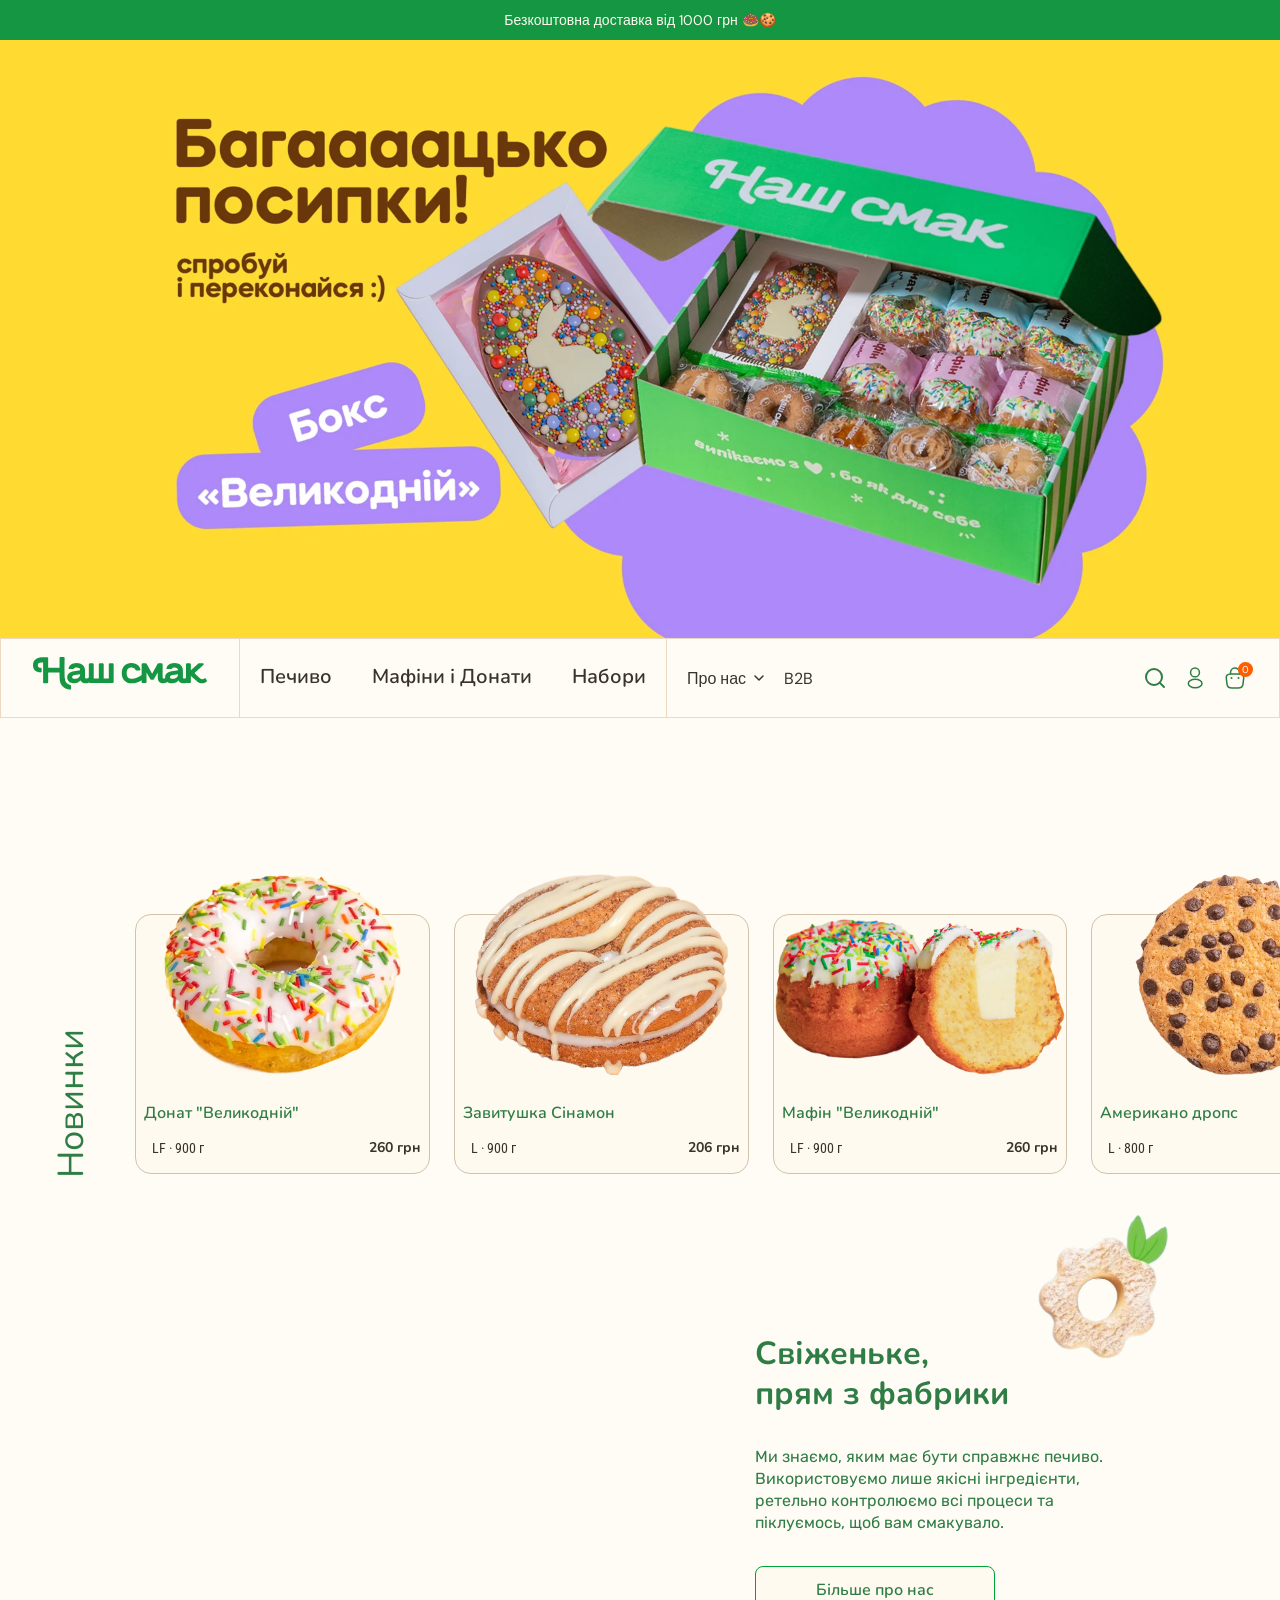
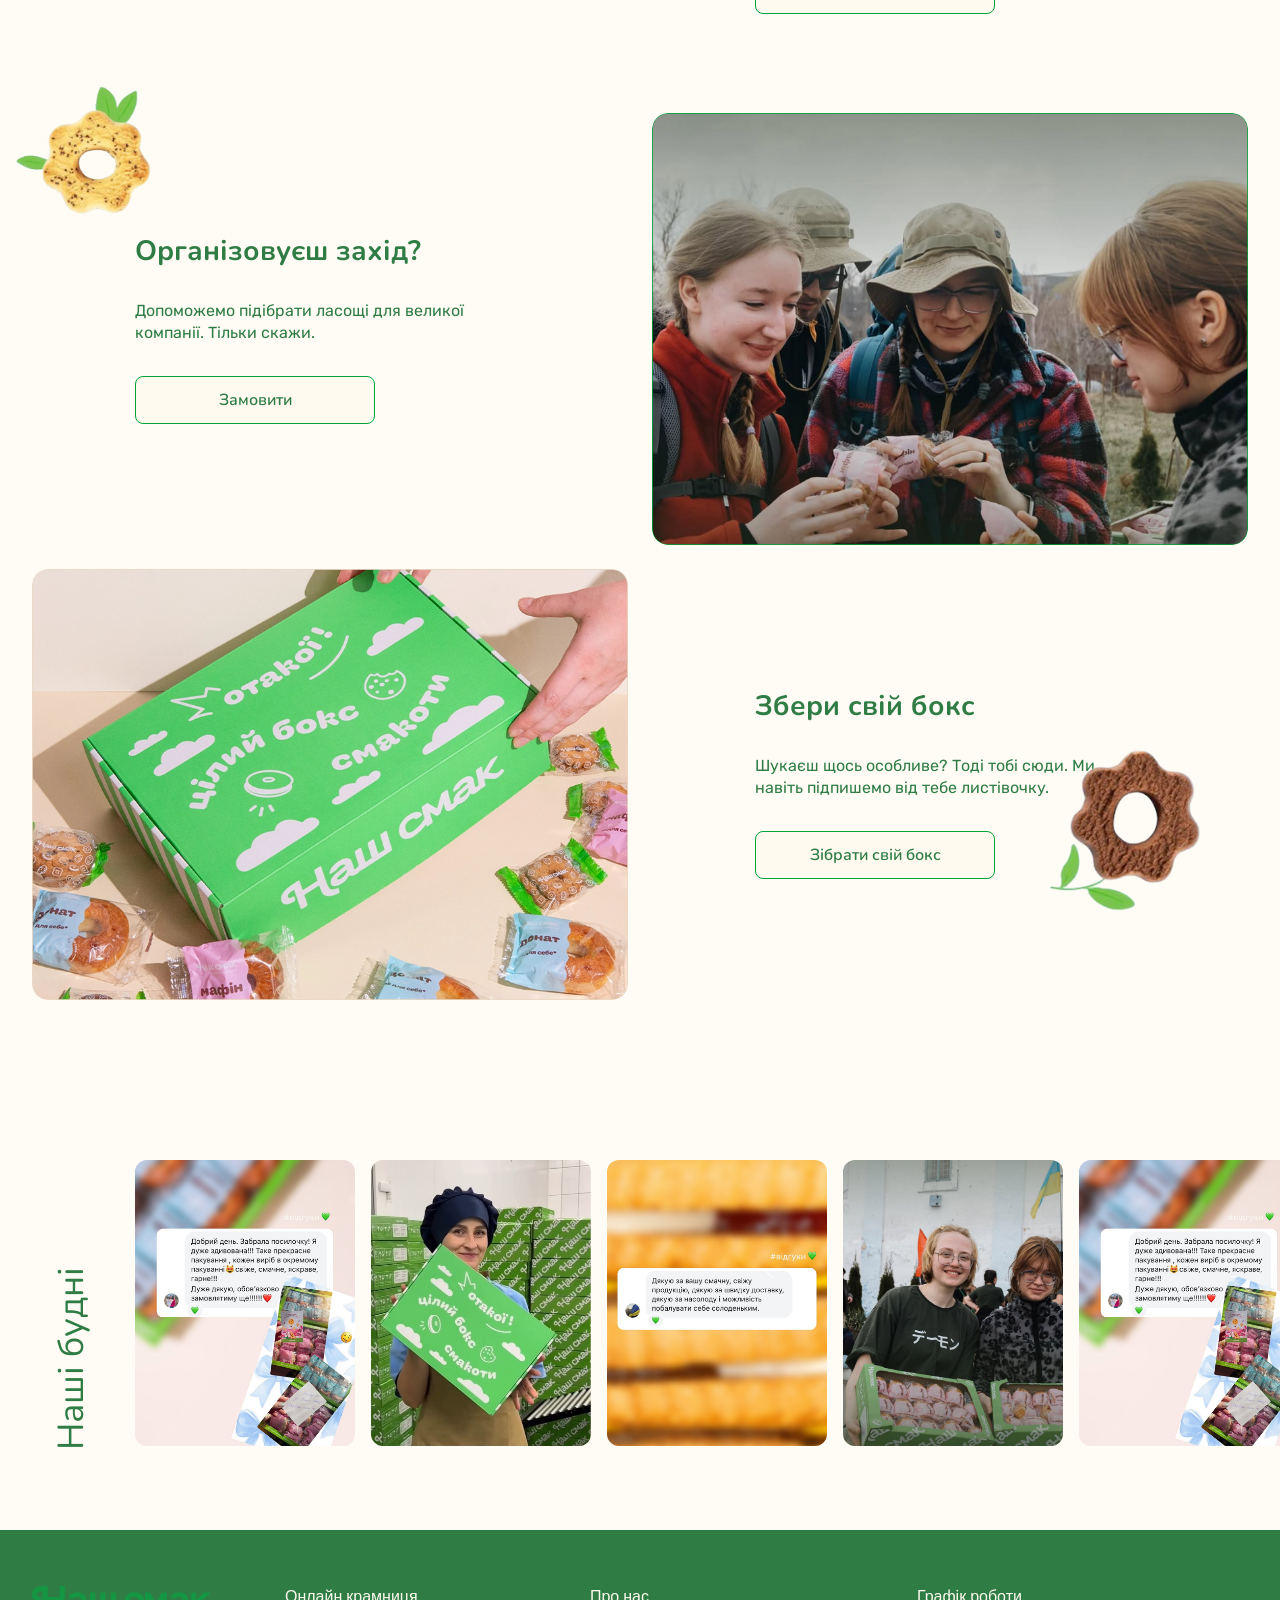
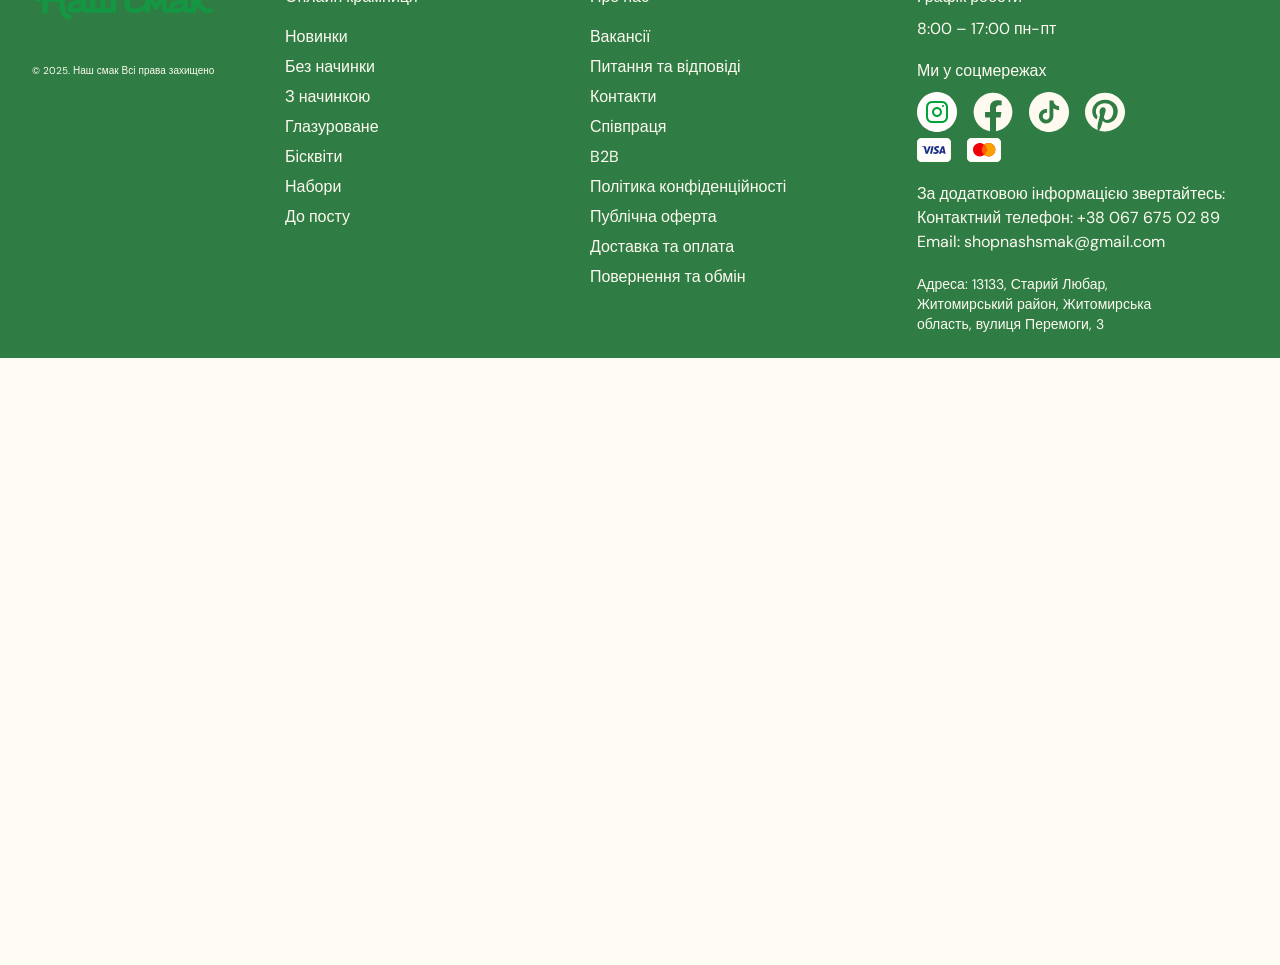
==== commit f4678a4f: "version 7" ====
--- a/index.html
+++ b/index.html
@@ -24,9 +24,8 @@
     </div>
     <nav class="header__categories">
       <a href="pechuvo.html" class="header__cat-tab">Печиво</a>
-      <a href="muffins-donuts.html" class="header__cat-tab">Мафіни & Донати</a>
-      <button class="header__cat-tab">Набори</button>
-      <a href="box-builder.html" class="header__cat-tab header__cat-tab--box">Зібрати бокс</a>
+      <a href="muffins-donuts.html" class="header__cat-tab">Мафіни і Донати</a>
+      <a href="nabory.html" class="header__cat-tab">Набори</a>
     </nav>
 
     <div class="header__right">
@@ -73,8 +72,8 @@
           <img src="icons/account.svg" width="20" height="20" alt=""> Акаунт
         </a>
         <a href="pechuvo.html" class="mobile-menu__link">Печиво</a>
-        <a href="muffins-donuts.html" class="mobile-menu__link">Мафіни & Донати</a>
-        <a href="box-builder.html" class="mobile-menu__link">Зібрати бокс</a>
+        <a href="muffins-donuts.html" class="mobile-menu__link">Мафіни і Донати</a>
+        <a href="nabory.html" class="mobile-menu__link">Набори</a>
         <a href="#" class="mobile-menu__link">Про нас</a>
         <a href="#" class="mobile-menu__link">B2B</a>
       </nav>
--- a/styles.css
+++ b/styles.css
@@ -185,7 +185,118 @@
   padding-top: 64px;
 }
 
+.catalog-toolbar {
+  display: flex;
+  align-items: flex-start;
+  gap: 24px;
+  padding-top: 64px;
+}
+
+.catalog-toolbar .subcategories {
+  flex: 1;
+  min-width: 0;
+  padding-top: 0;
+}
+
+.sort-control {
+  position: relative;
+  flex-shrink: 0;
+  margin-left: auto;
+}
+
+.sort-control__button {
+  display: inline-flex;
+  align-items: center;
+  gap: 8px;
+  height: 40px;
+  padding: 8px 16px;
+  border: 1px solid var(--green-250);
+  border-radius: 24px;
+  background: transparent;
+  color: var(--green-500);
+  font-family: var(--font-condensed);
+  font-weight: 400;
+  font-size: 16px;
+  line-height: 20px;
+  transition: border-color 0.2s, color 0.2s, background 0.2s;
+}
+
+.sort-control__button:hover {
+  border-color: var(--orange);
+  color: var(--orange);
+}
+
+.sort-control__button.is-open {
+  border-color: var(--green-250);
+  color: var(--green-500);
+}
+
+.sort-control__button-label {
+  white-space: nowrap;
+}
+
+.sort-control__button-caret {
+  width: 24px;
+  height: 24px;
+  transition: transform 0.2s ease;
+}
+
+.sort-control__button.is-open .sort-control__button-caret {
+  transform: rotate(180deg);
+}
+
+.sort-control__button-icon {
+  display: none;
+}
+
+.sort-control__menu {
+  position: absolute;
+  top: calc(100% + 8px);
+  right: 0;
+  z-index: 50;
+  display: flex;
+  flex-direction: column;
+  gap: 4px;
+  min-width: 216px;
+  padding: 8px;
+  border: 1px solid var(--green-100);
+  border-radius: 16px;
+  background: var(--beige-100);
+  box-shadow: 0 10px 24px rgba(58, 51, 44, 0.08);
+}
+
+.sort-control__menu[hidden] {
+  display: none;
+}
+
+.sort-control__option {
+  width: 100%;
+  padding: 8px 12px;
+  border: none;
+  border-radius: 12px;
+  background: transparent;
+  text-align: left;
+  color: var(--brown-500);
+  font-family: var(--font-body);
+  font-weight: 400;
+  font-size: 16px;
+  line-height: 24px;
+  transition: background 0.2s, color 0.2s;
+}
+
+.sort-control__option:hover {
+  background: rgba(21, 150, 66, 0.08);
+}
+
+.sort-control__option--active {
+  color: var(--green-500);
+  background: rgba(21, 150, 66, 0.08);
+}
+
 .pill {
+  display: inline-flex;
+  align-items: center;
+  justify-content: center;
   height: 40px;
   padding: 10px 16px;
   border-radius: 24px;
@@ -214,6 +325,17 @@
 .pill--active:hover {
   border-color: var(--green-250);
   color: var(--beige-250);
+}
+
+.pill--disabled,
+.pill--disabled:hover {
+  border-color: var(--brown-300);
+  color: rgba(58, 51, 44, 0.45);
+  cursor: default;
+}
+
+.pill--link {
+  text-decoration: none;
 }
 
 /* === Product Grid === */
@@ -517,6 +639,250 @@
   display: none;
 }
 
+/* === Sets page === */
+.sets-grid {
+  align-items: start;
+}
+
+.set-card,
+.set-promo-card {
+  grid-column: span 3;
+}
+
+.set-card {
+  background: var(--beige-250);
+  border: 1px solid var(--brown-300);
+  border-radius: 24px;
+  overflow: visible;
+  display: flex;
+  flex-direction: column;
+  align-items: stretch;
+  justify-content: flex-end;
+  position: relative;
+  height: 376px;
+  margin-top: 42%;
+}
+
+.set-card__image-wrap {
+  width: 100%;
+  aspect-ratio: 430 / 320;
+  position: relative;
+  overflow: visible;
+  flex-shrink: 0;
+  padding: 0;
+}
+
+.set-card__image {
+  position: absolute;
+  top: 0;
+  left: 0;
+  width: 100%;
+  height: 100%;
+  object-fit: contain;
+  display: block;
+}
+
+.set-card__body {
+  display: flex;
+  flex: 1;
+  flex-direction: column;
+  gap: 16px;
+  padding: 8px 16px 16px;
+}
+
+.set-card__title {
+  min-height: 48px;
+  font-family: var(--font-heading);
+  font-weight: 700;
+  font-size: 20px;
+  line-height: 24px;
+  color: var(--green-500);
+}
+
+.set-card__meta {
+  display: flex;
+  align-items: center;
+  justify-content: space-between;
+  gap: 16px;
+  padding: 8px 0 8px 8px;
+}
+
+.set-card__label {
+  font-family: var(--font-condensed);
+  font-weight: 400;
+  font-size: 16px;
+  line-height: 24px;
+  text-transform: uppercase;
+  color: var(--brown-500);
+}
+
+.set-card__price {
+  font-family: var(--font-heading);
+  font-weight: 700;
+  font-size: 20px;
+  line-height: 24px;
+  color: var(--brown-500);
+  white-space: nowrap;
+}
+
+.set-card__control-wrap {
+  position: relative;
+  width: 100%;
+}
+
+.set-card__control {
+  display: flex;
+  align-items: center;
+  justify-content: space-between;
+  width: 100%;
+  min-height: 48px;
+  background: var(--beige-100);
+  border: 1px solid var(--green-100);
+  border-radius: 16px;
+  padding: 0 8px 0 16px;
+  cursor: pointer;
+}
+
+.set-card__weight {
+  font-family: var(--font-condensed);
+  font-weight: 400;
+  font-size: 16px;
+  line-height: 24px;
+  text-transform: uppercase;
+  color: var(--brown-500);
+}
+
+.set-card__price-group {
+  display: flex;
+  align-items: center;
+  gap: 16px;
+  padding: 0 8px;
+  flex-shrink: 0;
+}
+
+.set-card__caret {
+  width: 32px;
+  height: 32px;
+  flex-shrink: 0;
+}
+
+.set-card__caret--open {
+  transform: rotate(180deg);
+}
+
+.set-card__dropdown-menu {
+  position: absolute;
+  top: 100%;
+  left: 0;
+  width: 100%;
+  margin-top: 0;
+  padding: 8px 16px;
+  display: flex;
+  flex-direction: column;
+  gap: 8px;
+  background: var(--beige-100);
+  border: 1px solid var(--green-100);
+  border-radius: 16px;
+  box-shadow: 0 4px 16px rgba(0, 0, 0, 0.08);
+  z-index: 10;
+}
+
+.set-card__dropdown-item {
+  width: 100%;
+  min-height: 32px;
+  padding: 0;
+  display: flex;
+  align-items: center;
+  justify-content: space-between;
+  gap: 8px;
+  text-align: left;
+}
+
+.set-card__dropdown-label {
+  font-family: var(--font-condensed);
+  font-weight: 400;
+  font-size: 16px;
+  line-height: 24px;
+  text-transform: uppercase;
+  color: var(--brown-500);
+}
+
+.set-card__dropdown-price {
+  font-family: var(--font-heading);
+  font-weight: 600;
+  font-size: 20px;
+  line-height: 24px;
+  color: var(--brown-500);
+  white-space: nowrap;
+}
+
+.set-card__btn {
+  width: 100%;
+  min-height: 48px;
+  height: 48px;
+  border: 1px solid var(--green-250);
+  border-radius: 16px;
+  font-family: var(--font-heading);
+  font-weight: 700;
+  font-size: 20px;
+  line-height: 24px;
+  color: var(--green-500);
+  background: var(--beige-250);
+}
+
+.set-promo-card {
+  min-height: 376px;
+  height: 376px;
+  margin-top: 42%;
+  background: var(--green-300);
+  border-radius: 24px;
+  padding: 24px;
+  display: flex;
+  flex-direction: column;
+  justify-content: space-between;
+  gap: 32px;
+  color: var(--beige-250);
+}
+
+.set-promo-card__text {
+  display: flex;
+  flex-direction: column;
+  gap: 24px;
+}
+
+.set-promo-card__title {
+  font-family: var(--font-heading);
+  font-weight: 700;
+  font-size: 36px;
+  line-height: 36px;
+  color: var(--beige-250);
+}
+
+.set-promo-card__desc {
+  font-family: var(--font-body);
+  font-weight: 400;
+  font-size: 20px;
+  line-height: 28px;
+  color: var(--beige-250);
+}
+
+.set-promo-card__btn {
+  display: inline-flex;
+  align-items: center;
+  justify-content: center;
+  width: 100%;
+  min-height: 48px;
+  height: 48px;
+  border-radius: 16px;
+  background: var(--beige-250);
+  font-family: var(--font-heading);
+  font-weight: 700;
+  font-size: 20px;
+  line-height: 24px;
+  color: var(--green-500);
+  text-decoration: none;
+}
+
 /* =============================================
    Responsive — Burger & Mobile Menu (base)
    ============================================= */
@@ -787,6 +1153,42 @@
     gap: 12px;
   }
 
+  .catalog-toolbar {
+    padding-top: 40px;
+    gap: 16px;
+  }
+
+  .catalog-toolbar .subcategories {
+    gap: 12px;
+  }
+
+  .sort-control__button {
+    height: 32px;
+    padding: 4px 12px;
+    border-radius: 16px;
+    font-size: 14px;
+    line-height: 18px;
+  }
+
+  .sort-control__button-caret {
+    width: 20px;
+    height: 20px;
+  }
+
+  .sort-control__menu {
+    min-width: 188px;
+    padding: 4px;
+    border-radius: 8px;
+    gap: 2px;
+  }
+
+  .sort-control__option {
+    padding: 6px 8px;
+    border-radius: 8px;
+    font-size: 14px;
+    line-height: 18px;
+  }
+
   .pill {
     height: 32px;
     padding: 6px 12px;
@@ -915,6 +1317,110 @@
     font-size: 16px;
     border-radius: 8px;
   }
+
+  .set-card,
+  .set-promo-card {
+    min-height: 260px;
+    border-radius: 8px;
+  }
+
+  .set-promo-card {
+    height: 260px;
+    margin-top: 42%;
+  }
+
+  .set-card {
+    height: 260px;
+    margin-top: 42%;
+  }
+
+  .set-card__body {
+    gap: 8px;
+    padding: 8px;
+  }
+
+  .set-card__title {
+    min-height: 40px;
+    font-size: 16px;
+    line-height: 20px;
+    font-weight: 600;
+  }
+
+  .set-card__meta {
+    gap: 8px;
+    padding: 8px 0 8px 8px;
+  }
+
+  .set-card__label,
+  .set-card__price {
+    font-size: 14px;
+    line-height: 18px;
+  }
+
+  .set-card__control {
+    min-height: 48px;
+    border-radius: 8px;
+    padding: 4px 8px;
+  }
+
+  .set-card__weight,
+  .set-card__dropdown-label {
+    font-size: 14px;
+    line-height: 18px;
+  }
+
+  .set-card__price-group {
+    gap: 4px;
+    padding: 0;
+  }
+
+  .set-card__caret {
+    width: 24px;
+    height: 24px;
+  }
+
+  .set-card__dropdown-menu {
+    border-radius: 8px;
+    padding: 4px 8px;
+    gap: 4px;
+  }
+
+  .set-card__dropdown-item {
+    min-height: 18px;
+  }
+
+  .set-card__dropdown-price {
+    font-size: 14px;
+    line-height: 18px;
+  }
+
+  .set-card__btn,
+  .set-promo-card__btn {
+    min-height: 48px;
+    height: 48px;
+    border-radius: 8px;
+    font-size: 16px;
+    line-height: 24px;
+  }
+
+  .set-promo-card {
+    padding: 20px;
+    gap: 24px;
+  }
+
+  .set-promo-card__text {
+    gap: 20px;
+  }
+
+  .set-promo-card__title {
+    font-size: 26px;
+    line-height: 30px;
+  }
+
+  .set-promo-card__desc {
+    font-size: 14px;
+    line-height: 20px;
+  }
 }
 
 /* =============================================
@@ -1033,6 +1539,20 @@
   .promo-card {
     height: 220px;
   }
+
+  .set-card,
+  .set-promo-card {
+    min-height: 220px;
+  }
+
+  .set-promo-card {
+    height: 220px;
+    margin-top: 42%;
+  }
+
+  .set-card {
+    height: 220px;
+  }
 }
 
 /* =============================================
@@ -1074,6 +1594,52 @@
     padding-top: 24px;
     gap: 8px;
     flex-wrap: wrap;
+  }
+
+  .catalog-toolbar {
+    align-items: center;
+    gap: 8px;
+    padding-top: 24px;
+  }
+
+  .catalog-toolbar .subcategories {
+    gap: 8px;
+    flex-wrap: nowrap;
+    overflow-x: auto;
+    scrollbar-width: none;
+  }
+
+  .catalog-toolbar .subcategories::-webkit-scrollbar {
+    display: none;
+  }
+
+  .sort-control {
+    margin-left: 0;
+  }
+
+  .sort-control__button {
+    width: 24px;
+    height: 24px;
+    padding: 0;
+    border: none;
+    border-radius: 0;
+    background: transparent;
+    gap: 0;
+  }
+
+  .sort-control__button-label,
+  .sort-control__button-caret {
+    display: none;
+  }
+
+  .sort-control__button-icon {
+    display: block;
+    width: 24px;
+    height: 24px;
+  }
+
+  .sort-control__menu {
+    display: none;
   }
 
   .pill {
@@ -1120,6 +1686,115 @@
 
   .mobile-menu {
     width: 100%;
+  }
+
+  .set-card,
+  .set-promo-card {
+    grid-column: span 6;
+    min-height: 198px;
+    border-radius: 8px;
+  }
+
+  .set-promo-card {
+    height: 198px;
+    margin-top: 55%;
+  }
+
+  .set-card {
+    height: 198px;
+    margin-top: 55%;
+  }
+
+  .set-card__body {
+    gap: 8px;
+    padding: 8px;
+  }
+
+  .set-card__title {
+    min-height: 40px;
+    font-size: 16px;
+    line-height: 20px;
+    font-weight: 600;
+  }
+
+  .set-card__meta {
+    gap: 8px;
+    padding: 0;
+  }
+
+  .set-card__label,
+  .set-card__price {
+    font-size: 14px;
+    line-height: 20px;
+  }
+
+  .set-card__control {
+    min-height: 48px;
+    border-radius: 8px;
+    padding: 4px 8px;
+  }
+
+  .set-card__weight,
+  .set-card__dropdown-label,
+  .set-card__dropdown-price {
+    font-size: 14px;
+    line-height: 20px;
+  }
+
+  .set-card__price-group {
+    gap: 4px;
+    padding: 0;
+  }
+
+  .set-card__caret {
+    width: 24px;
+    height: 24px;
+  }
+
+  .set-card__dropdown-menu {
+    border-radius: 8px;
+    padding: 4px 8px;
+    gap: 4px;
+  }
+
+  .set-card__dropdown-item {
+    min-height: 20px;
+  }
+
+  .set-card__btn {
+    min-height: 48px;
+    height: 48px;
+    border-radius: 8px;
+    font-size: 16px;
+    line-height: 24px;
+  }
+
+  .set-promo-card {
+    padding: 8px;
+    gap: 16px;
+    border-radius: 8px;
+  }
+
+  .set-promo-card__text {
+    gap: 12px;
+  }
+
+  .set-promo-card__title {
+    font-size: 20px;
+    line-height: 24px;
+  }
+
+  .set-promo-card__desc {
+    font-size: 14px;
+    line-height: 20px;
+  }
+
+  .set-promo-card__btn {
+    min-height: 48px;
+    height: 48px;
+    border-radius: 8px;
+    font-size: 16px;
+    line-height: 24px;
   }
 
   .mobile-options-sheet__panel {
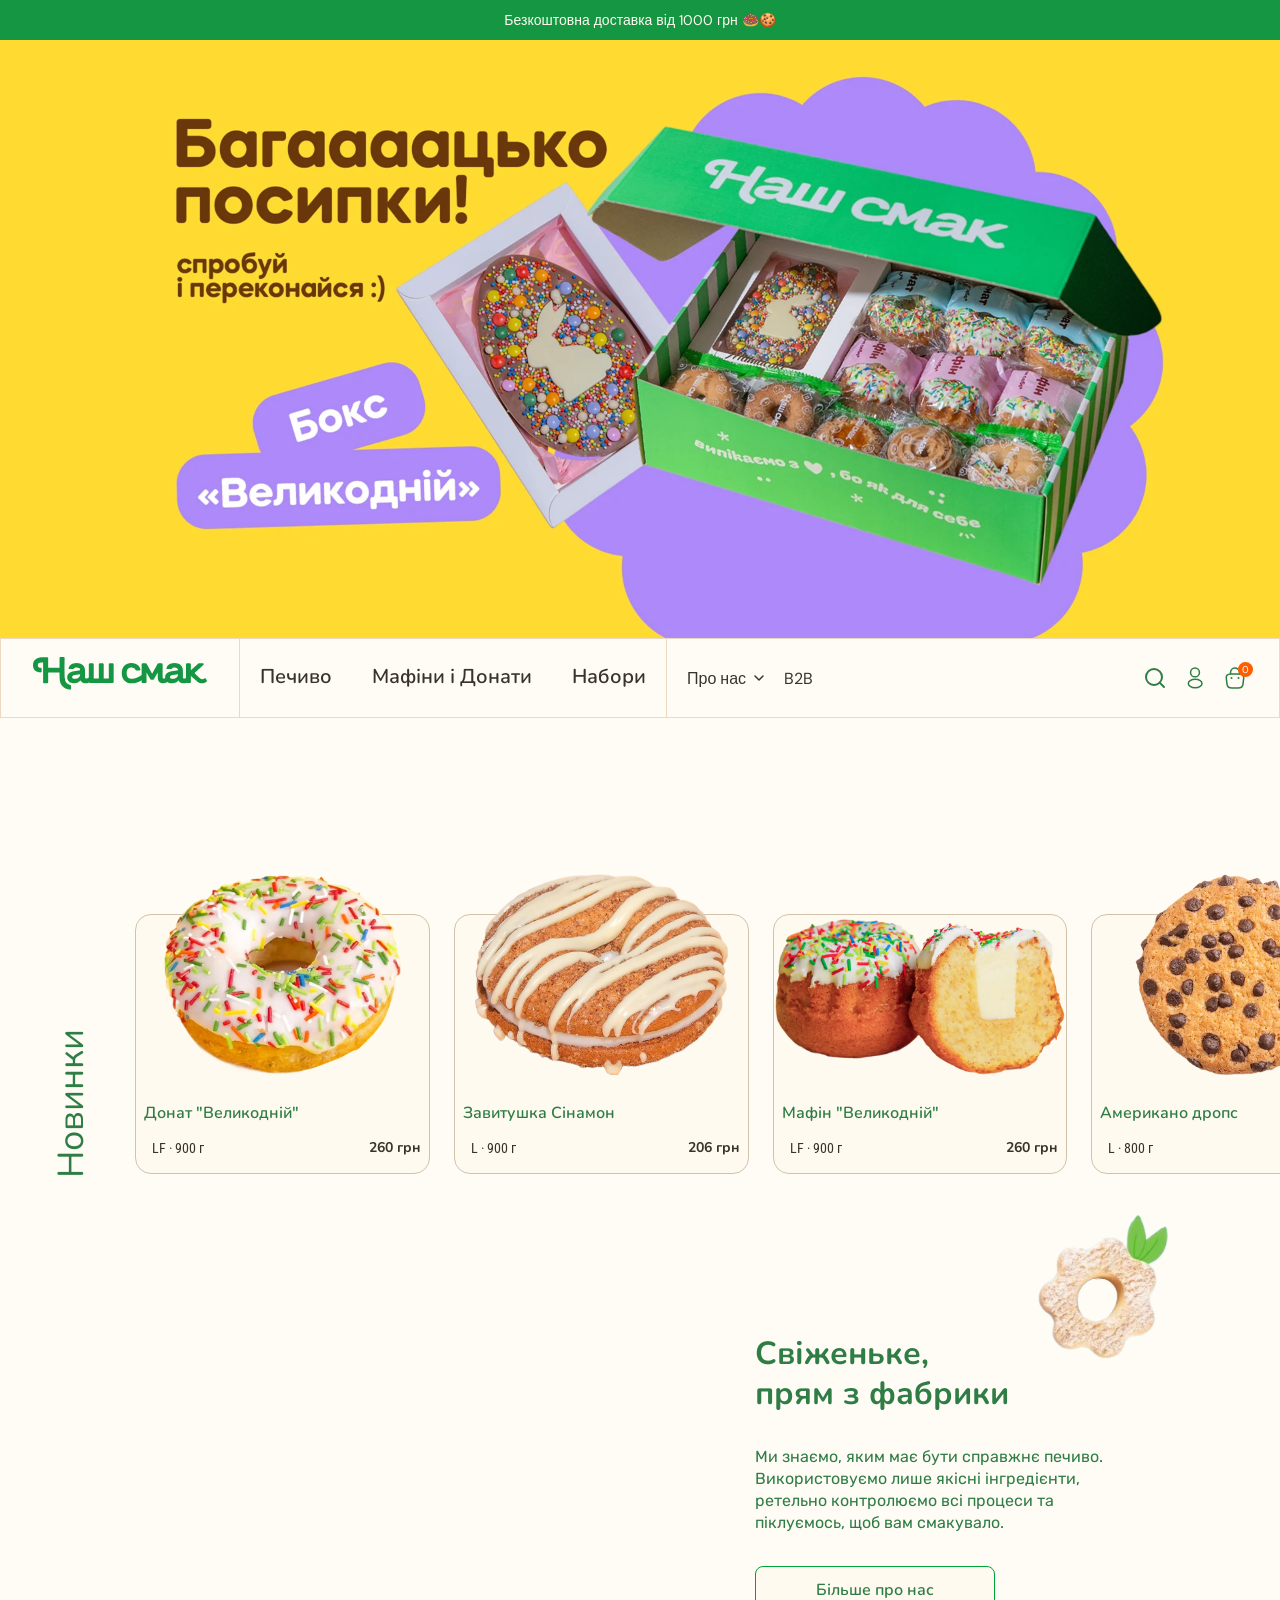
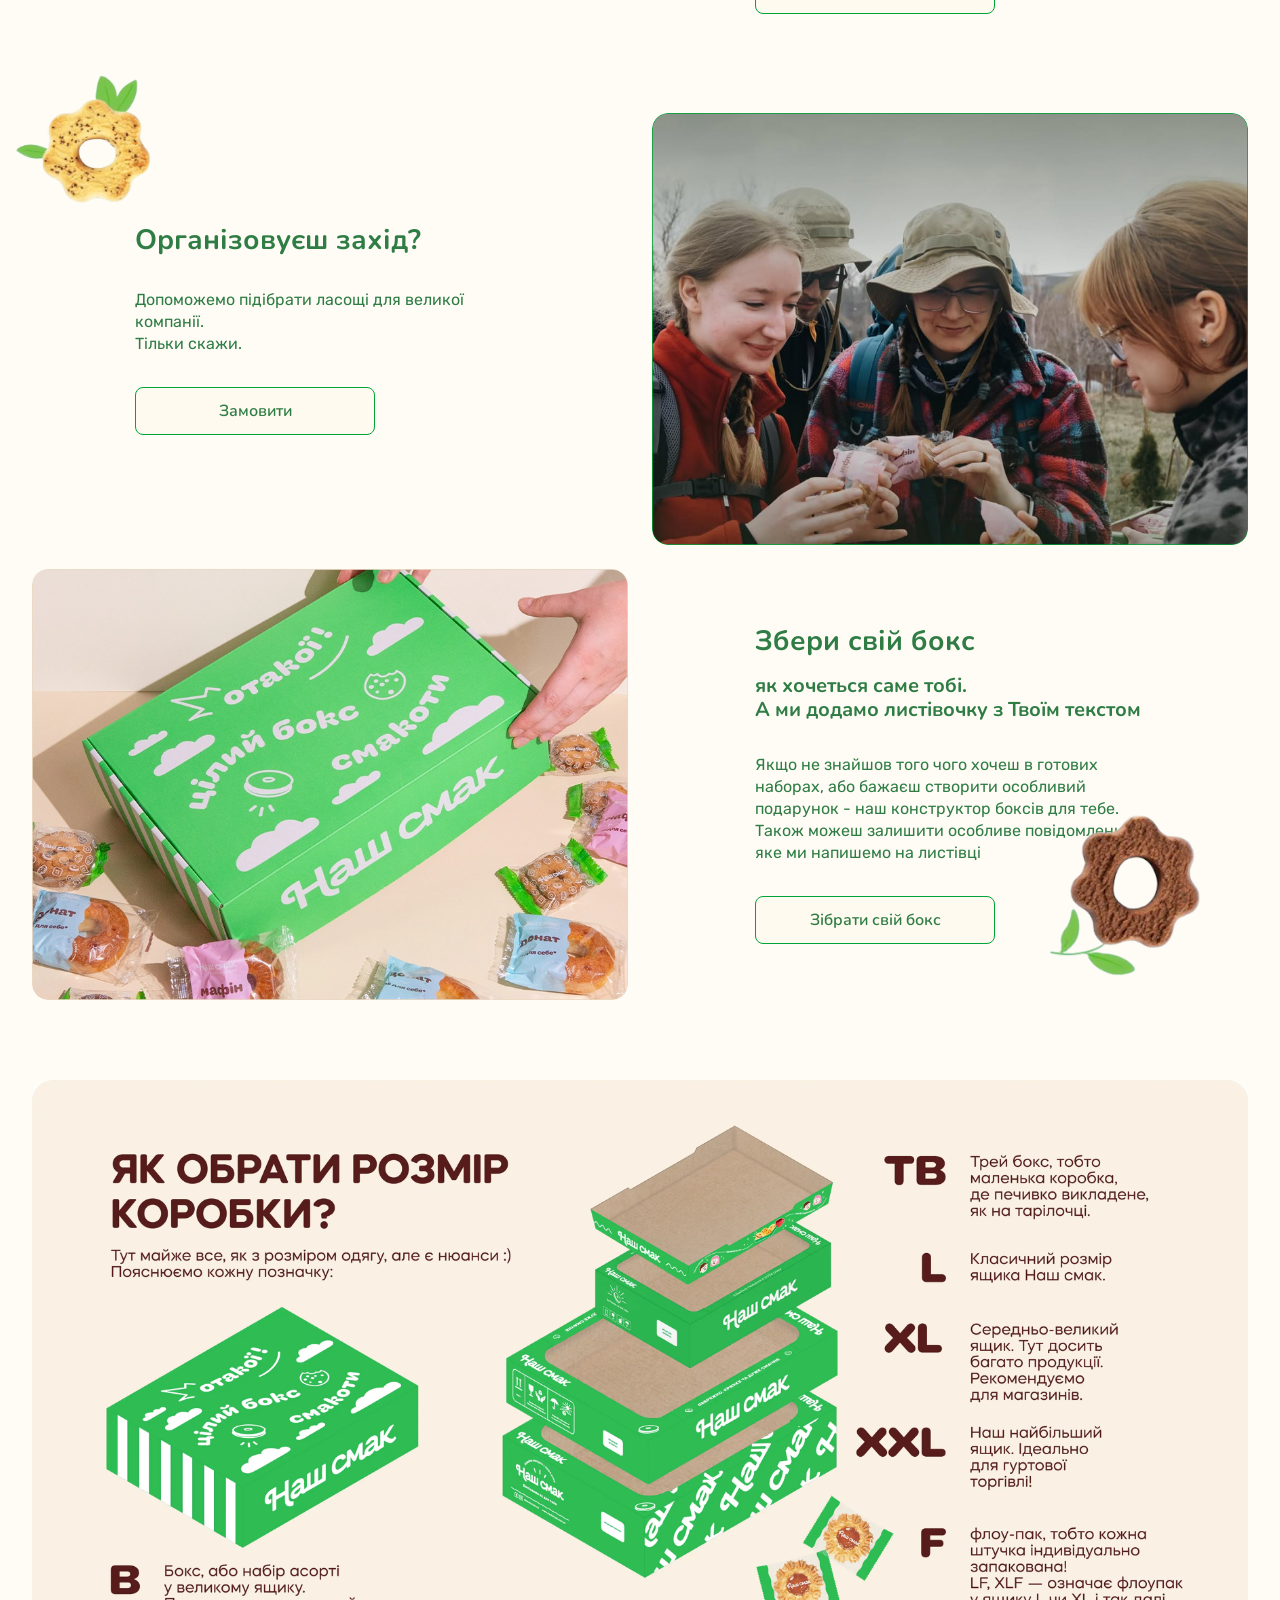
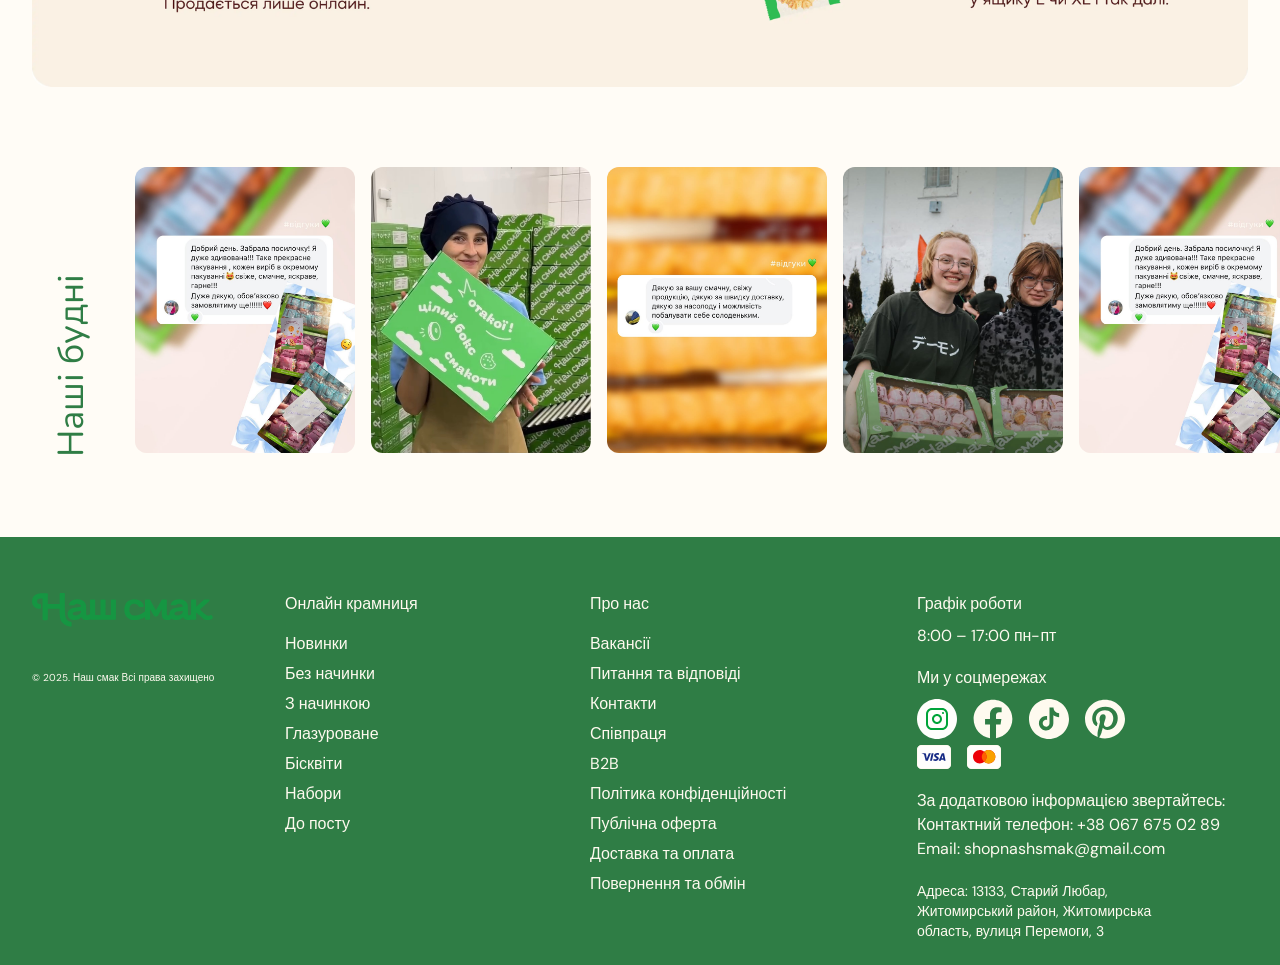
==== commit f823ca71: "version 8" ====
--- a/index.html
+++ b/index.html
@@ -202,7 +202,7 @@
         <div class="home-feature__copy">
           <img class="home-feature__flower home-feature__flower--top" src="images/flover1.png" alt="">
           <h2 class="home-feature__title">Свіженьке,<br>прям з фабрики</h2>
-          <p class="home-feature__text">Ми знаємо, яким має бути справжнє печиво. Використовуємо лише якісні інгредієнти, ретельно контролюємо всі процеси та піклуємось, щоб вам смакувало.</p>
+          <p class="home-feature__text">Ми знаємо, яким має бути справжнє печиво.<br>Використовуємо лише якісні інгредієнти, ретельно контролюємо всі процеси та піклуємось, щоб вам смакувало.</p>
           <a href="#" class="home-secondary-btn">Більше про нас</a>
         </div>
       </section>
@@ -211,7 +211,7 @@
         <div class="home-feature__copy home-feature__copy--compact">
           <img class="home-feature__flower home-feature__flower--side" src="images/flover2.png" alt="">
           <h2 class="home-feature__title home-feature__title--small">Організовуєш захід?</h2>
-          <p class="home-feature__text">Допоможемо підібрати ласощі для великої компанії. Тільки скажи.</p>
+          <p class="home-feature__text">Допоможемо підібрати ласощі для великої компанії.<br>Тільки скажи.</p>
           <a href="#" class="home-secondary-btn">Замовити</a>
         </div>
         <div class="home-feature__media">
@@ -225,8 +225,11 @@
         </div>
         <div class="home-feature__copy home-feature__copy--compact">
           <img class="home-feature__flower home-feature__flower--bottom" src="images/flover3.png" alt="">
-          <h2 class="home-feature__title home-feature__title--small">Збери свій бокс</h2>
-          <p class="home-feature__text">Шукаєш щось особливе? Тоді тобі сюди. Ми навіть підпишемо від тебе листівочку.</p>
+          <div class="home-feature__intro">
+            <h2 class="home-feature__title home-feature__title--small">Збери свій бокс</h2>
+            <p class="home-feature__subtitle">як хочеться саме тобі.<br>А ми додамо листівочку з Твоїм текстом</p>
+          </div>
+          <p class="home-feature__text">Якщо не знайшов того чого хочеш в готових наборах, або бажаєш створити особливий подарунок - наш конструктор боксів для тебе. Також можеш залишити особливе повідомлення яке ми напишемо на листівці</p>
           <a href="box-builder.html" class="home-secondary-btn">Зібрати свій бокс</a>
         </div>
       </section>
--- a/styles.css
+++ b/styles.css
@@ -1725,7 +1725,7 @@
   .set-card__label,
   .set-card__price {
     font-size: 14px;
-    line-height: 20px;
+    line-height: 18px;
   }
 
   .set-card__control {
@@ -1738,7 +1738,7 @@
   .set-card__dropdown-label,
   .set-card__dropdown-price {
     font-size: 14px;
-    line-height: 20px;
+    line-height: 18px;
   }
 
   .set-card__price-group {
@@ -1758,7 +1758,7 @@
   }
 
   .set-card__dropdown-item {
-    min-height: 20px;
+    min-height: 18px;
   }
 
   .set-card__btn {
@@ -2064,10 +2064,24 @@
   line-height: 40px;
 }
 
+.home-feature__intro {
+  display: flex;
+  flex-direction: column;
+  gap: 16px;
+}
+
+.home-feature__subtitle {
+  font-family: var(--font-heading);
+  font-weight: 700;
+  font-size: 20px;
+  line-height: 24px;
+  color: inherit;
+}
+
 .home-feature__text {
   font-family: 'Rubik', var(--font-body), sans-serif;
   font-weight: 400;
-  font-size: 20px;
+  font-size: 16px;
   line-height: 24px;
   color: var(--green-500);
 }
@@ -2301,6 +2315,11 @@
     line-height: 34px;
   }
 
+  .home-feature__subtitle {
+    font-size: 20px;
+    line-height: 24px;
+  }
+
   .home-feature__text {
     font-size: 16px;
     line-height: 22px;
@@ -2607,6 +2626,10 @@
     line-height: 24px;
   }
 
+  .home-feature--box .home-feature__subtitle {
+    color: var(--beige-250);
+  }
+
   .home-feature--box .home-feature__text {
     color: var(--beige-250);
     font-family: var(--font-body);
@@ -2614,6 +2637,7 @@
     line-height: 24px;
   }
 
+
   .home-weight {
     margin-inline: -16px;
   }
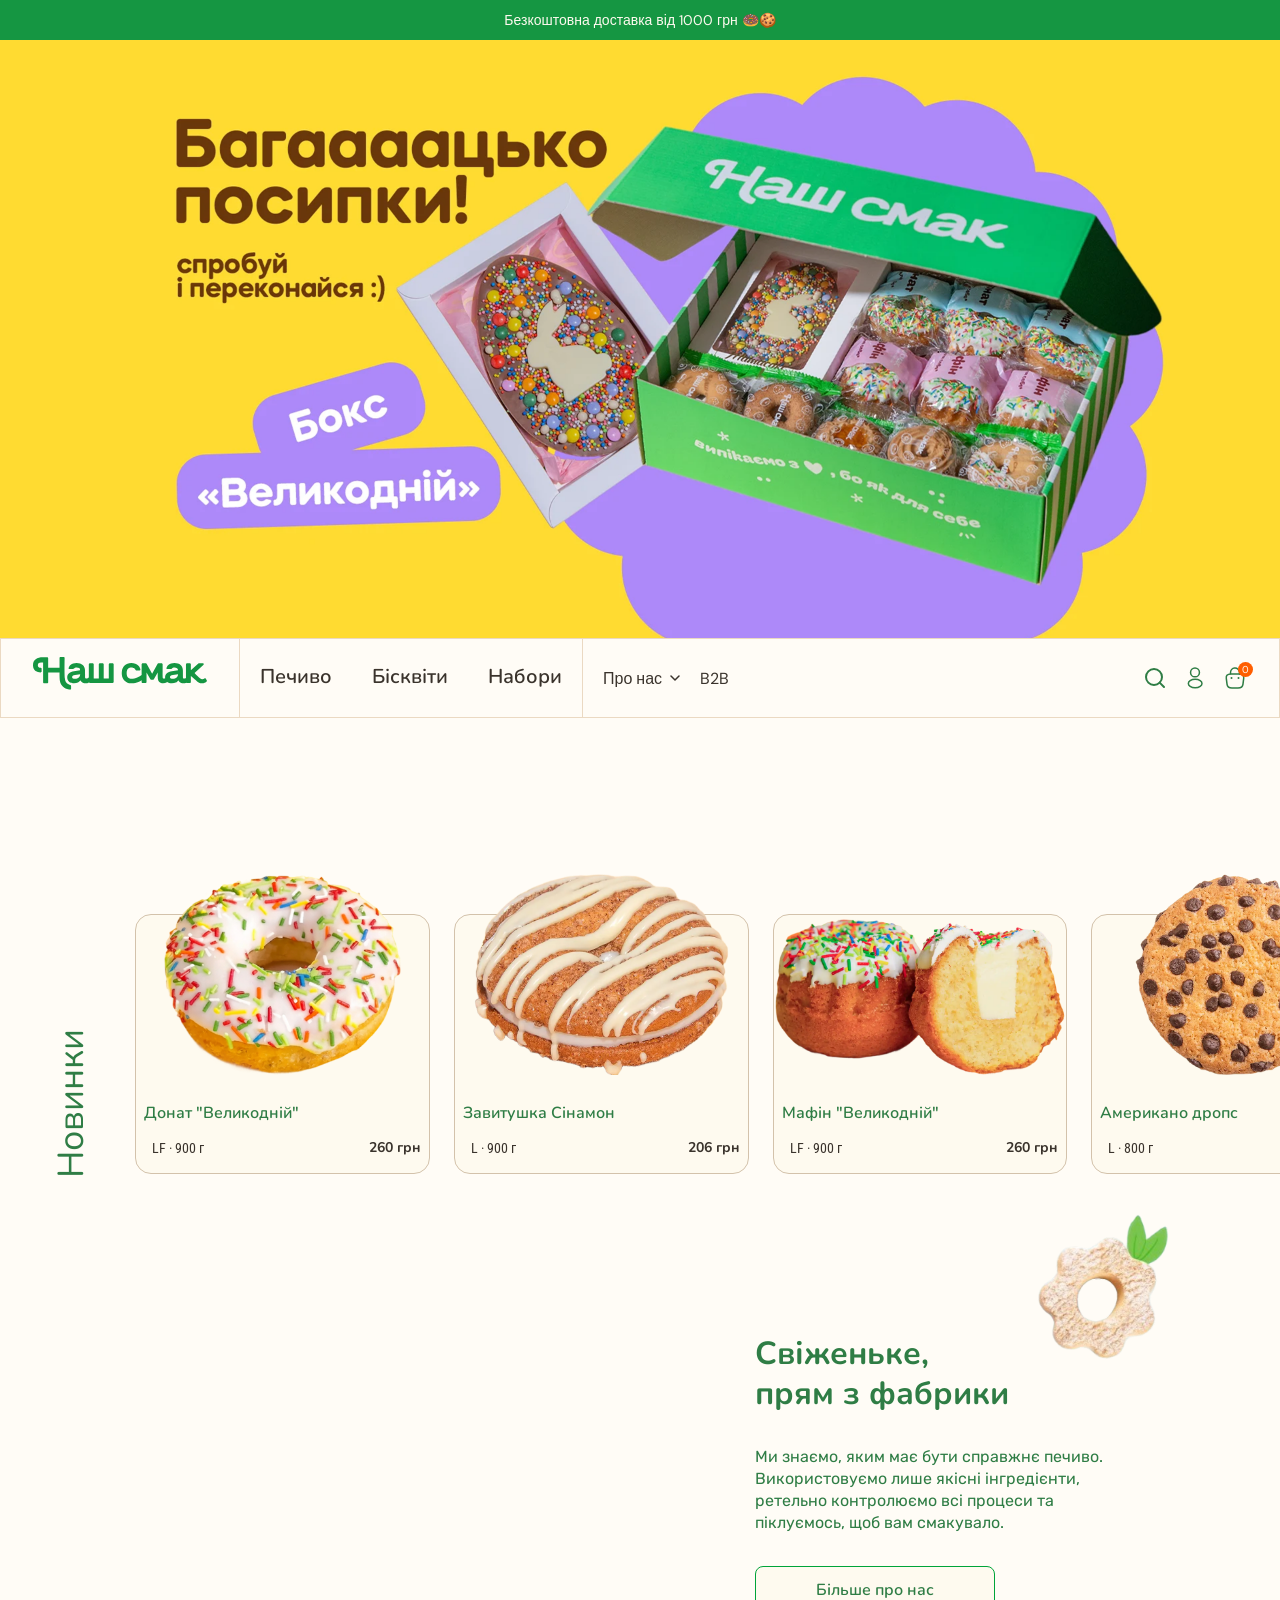
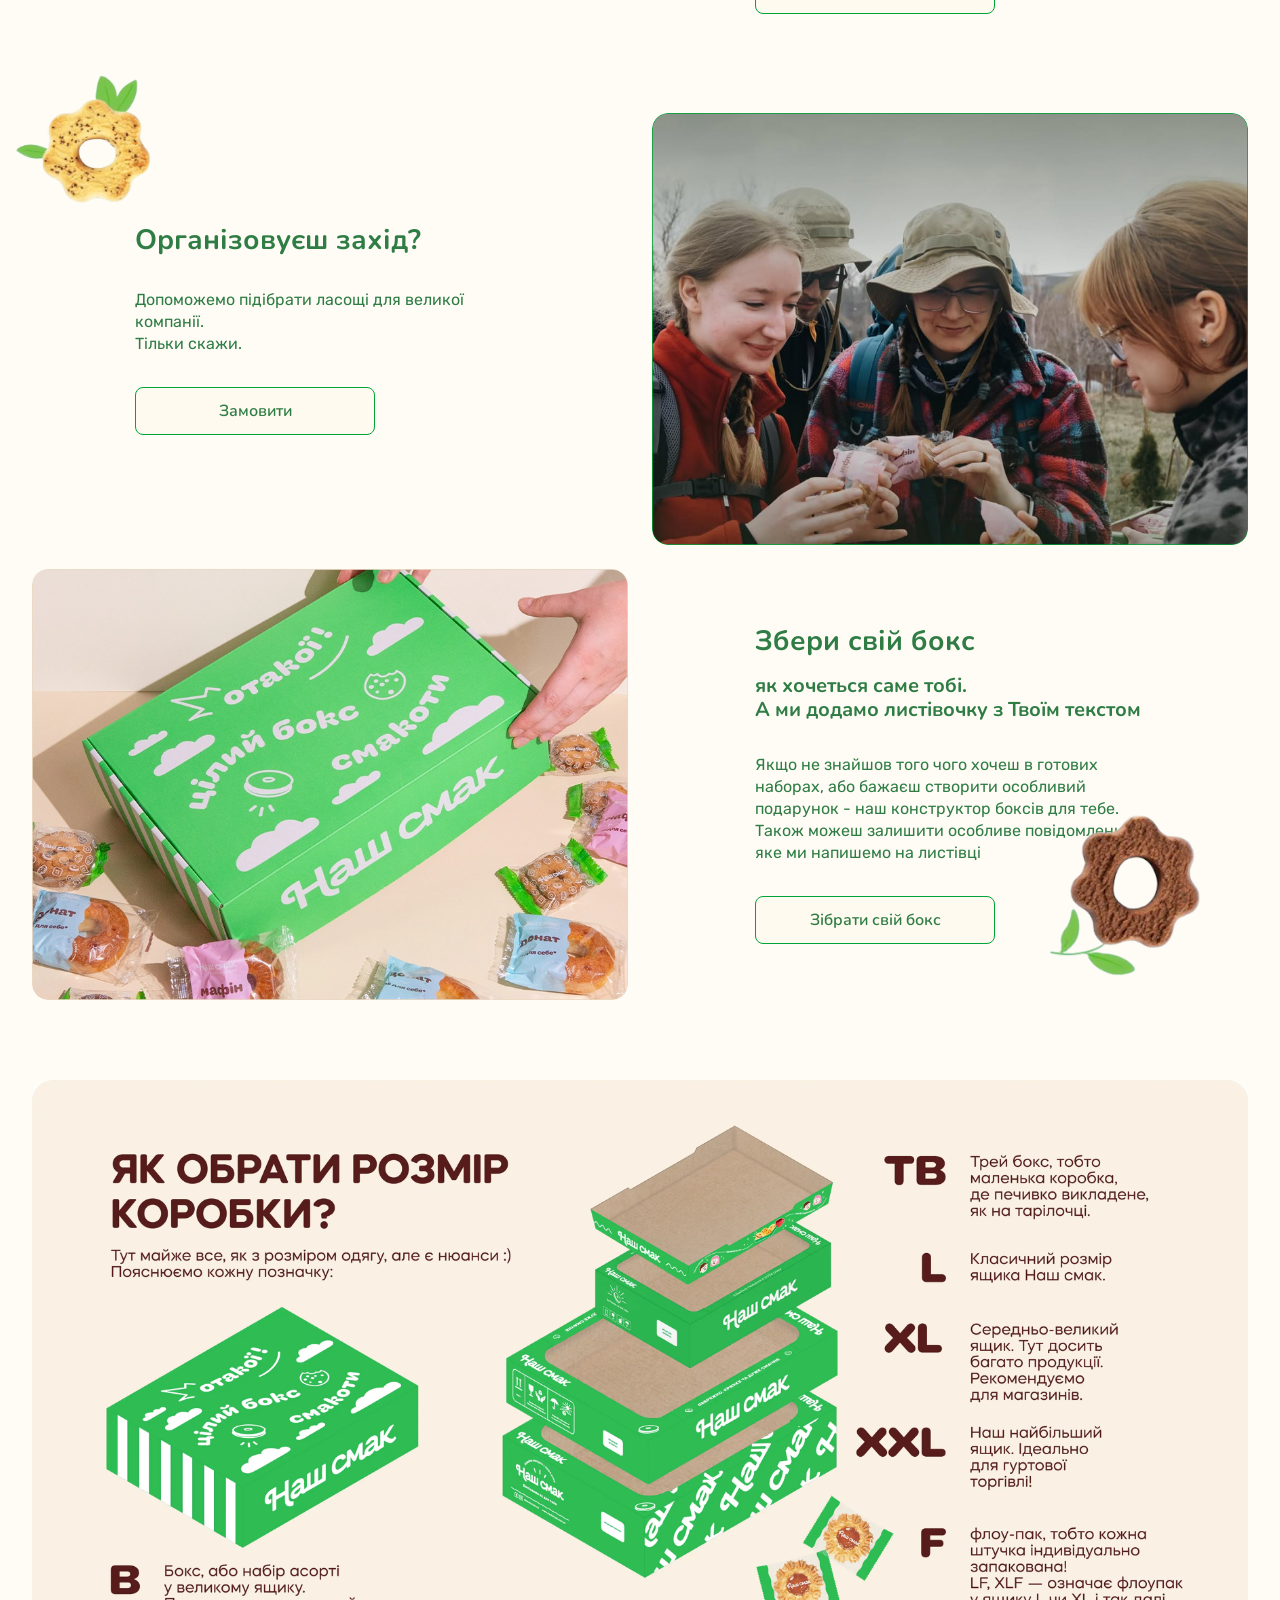
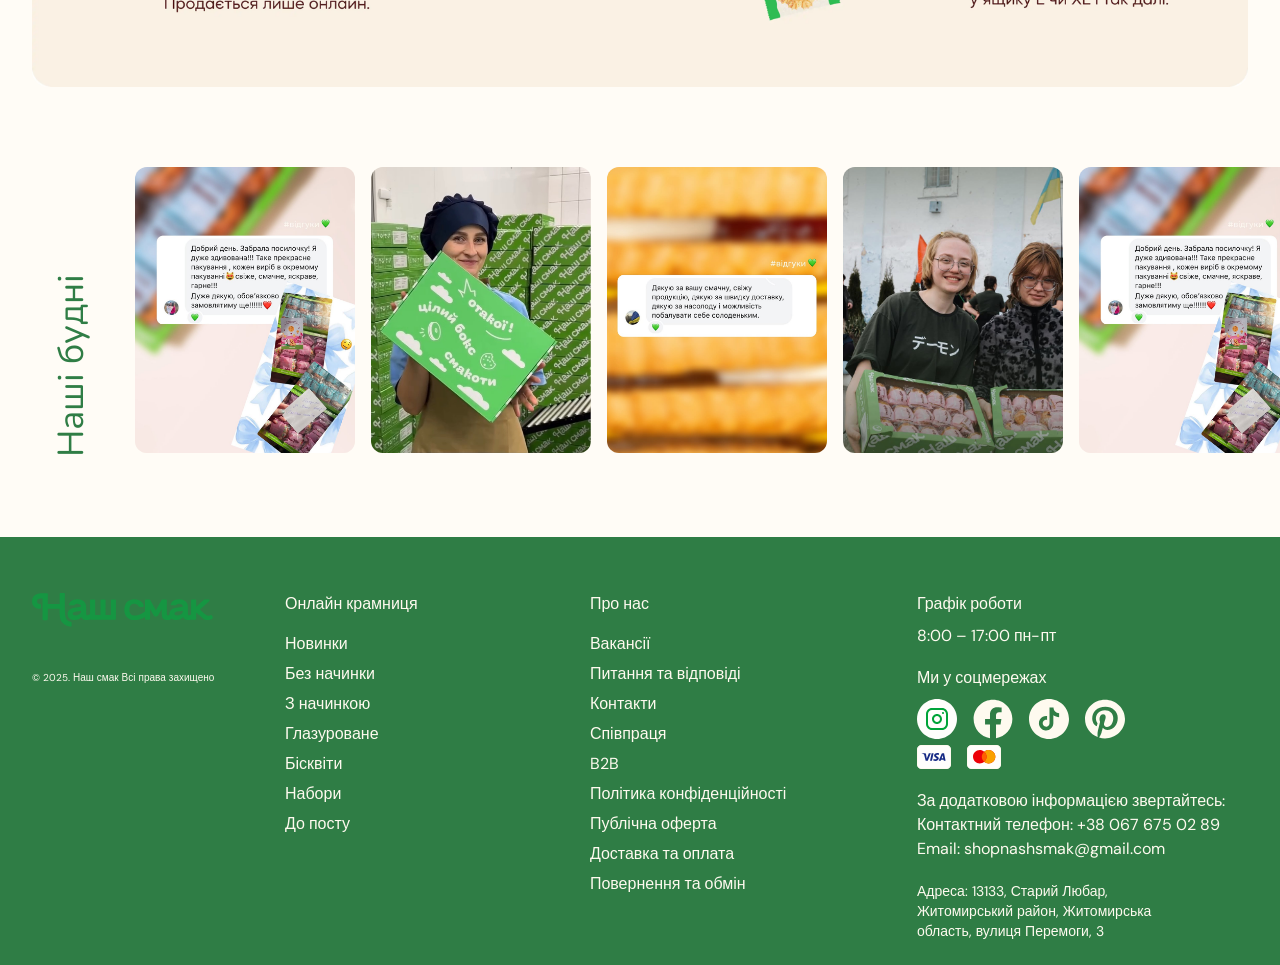
==== commit 7ed4976f: "version9" ====
--- a/index.html
+++ b/index.html
@@ -24,7 +24,7 @@
     </div>
     <nav class="header__categories">
       <a href="pechuvo.html" class="header__cat-tab">Печиво</a>
-      <a href="muffins-donuts.html" class="header__cat-tab">Мафіни і Донати</a>
+      <a href="muffins-donuts.html" class="header__cat-tab">Бісквіти</a>
       <a href="nabory.html" class="header__cat-tab">Набори</a>
     </nav>
 
@@ -36,7 +36,7 @@
         <a href="#" class="header__nav-link">B2B</a>
       </div>
       <div class="header__icons">
-        <button class="header__icon-btn header__search-btn" aria-label="Пошук">
+        <button class="header__icon-btn header__search-btn" aria-label="Пошук" data-search-trigger>
           <img src="icons/search.svg" width="24" height="24" alt="">
         </button>
         <button class="header__icon-btn header__account-btn" aria-label="Акаунт">
@@ -65,14 +65,14 @@
         </button>
       </div>
       <nav class="mobile-menu__nav">
-        <a href="#" class="mobile-menu__link">
+        <a href="#" class="mobile-menu__link" data-search-trigger>
           <img src="icons/search.svg" width="20" height="20" alt=""> Пошук
         </a>
         <a href="#" class="mobile-menu__link">
           <img src="icons/account.svg" width="20" height="20" alt=""> Акаунт
         </a>
         <a href="pechuvo.html" class="mobile-menu__link">Печиво</a>
-        <a href="muffins-donuts.html" class="mobile-menu__link">Мафіни і Донати</a>
+        <a href="muffins-donuts.html" class="mobile-menu__link">Бісквіти</a>
         <a href="nabory.html" class="mobile-menu__link">Набори</a>
         <a href="#" class="mobile-menu__link">Про нас</a>
         <a href="#" class="mobile-menu__link">B2B</a>
@@ -212,7 +212,7 @@
           <img class="home-feature__flower home-feature__flower--side" src="images/flover2.png" alt="">
           <h2 class="home-feature__title home-feature__title--small">Організовуєш захід?</h2>
           <p class="home-feature__text">Допоможемо підібрати ласощі для великої компанії.<br>Тільки скажи.</p>
-          <a href="#" class="home-secondary-btn">Замовити</a>
+          <button type="button" class="home-secondary-btn" id="homeEventOrderTrigger">Замовити</button>
         </div>
         <div class="home-feature__media">
           <img src="images/zahid.png" alt="Організовуєш захід">
@@ -260,6 +260,70 @@
       </div>
     </section>
   </main>
+
+  <div class="home-modal-overlay" id="homeEventOrderModal" aria-hidden="true">
+    <div class="home-modal" role="dialog" aria-modal="true" aria-labelledby="homeEventOrderTitle">
+      <button class="home-modal__close" id="homeEventOrderClose" type="button" aria-label="Закрити">
+        <svg width="24" height="24" viewBox="0 0 24 24" fill="none">
+          <line x1="6" y1="6" x2="18" y2="18" stroke="#3A332C" stroke-width="2" stroke-linecap="round"/>
+          <line x1="18" y1="6" x2="6" y2="18" stroke="#3A332C" stroke-width="2" stroke-linecap="round"/>
+        </svg>
+      </button>
+
+      <div class="home-modal__content home-modal__content--form">
+        <div class="home-modal__header">
+          <h2 class="home-modal__title" id="homeEventOrderTitle">Замовлення для заходу</h2>
+          <p class="home-modal__text">Залиш деталі, а ми підберемо найкращі ласощі для твоєї компанії.</p>
+        </div>
+
+        <form class="home-order-form" id="homeEventOrderForm">
+          <div class="home-order-form__row">
+            <label class="home-order-form__field">
+              <span class="home-order-form__label">Кількість людей</span>
+              <input class="home-order-form__input" type="number" min="1" name="people" required>
+            </label>
+
+            <label class="home-order-form__field">
+              <span class="home-order-form__label">Бюджет на одну людину</span>
+              <input class="home-order-form__input" type="number" min="1" step="1" name="budget" required>
+            </label>
+          </div>
+
+          <label class="home-order-form__field">
+            <span class="home-order-form__label">E-mail</span>
+            <input class="home-order-form__input" type="email" name="email" placeholder="example@email.com" required>
+          </label>
+
+          <label class="home-order-form__checkbox">
+            <input class="home-order-form__checkbox-input" type="checkbox" name="tea">
+            <span class="home-order-form__checkbox-box"></span>
+            <span class="home-order-form__checkbox-copy">
+              <span class="home-order-form__label">Додати чай</span>
+            </span>
+          </label>
+
+          <label class="home-order-form__field">
+            <span class="home-order-form__label">Особливі побажання</span>
+            <textarea class="home-order-form__textarea" name="notes" rows="4" placeholder="Напиши, якщо хочеш певні смаки, пакування або побажання до замовлення"></textarea>
+          </label>
+
+          <button class="home-order-form__submit" type="submit">Надіслати</button>
+        </form>
+      </div>
+
+      <div class="home-modal__content home-modal__content--success" hidden>
+        <div class="home-modal__success-icon" aria-hidden="true">
+          <svg width="48" height="48" viewBox="0 0 48 48" fill="none">
+            <circle cx="24" cy="24" r="24" fill="#159642"/>
+            <path d="M15 24.5L21 30L33 18" stroke="#FEFAEF" stroke-width="3" stroke-linecap="round" stroke-linejoin="round"/>
+          </svg>
+        </div>
+        <h2 class="home-modal__title">Дякуємо, ми зв’яжемось</h2>
+        <p class="home-modal__text">Отримали твоє замовлення і вже готуємо підбірку ласощів для заходу.</p>
+        <button class="home-order-form__submit" id="homeEventOrderDone" type="button">Гаразд</button>
+      </div>
+    </div>
+  </div>
 
   <footer class="home-footer">
     <div class="home-footer__inner">
@@ -329,6 +393,8 @@
     </div>
   </footer>
 
+  <script src="products-data.js"></script>
   <script src="responsive.js"></script>
+  <script src="search.js"></script>
 </body>
 </html>
--- a/styles.css
+++ b/styles.css
@@ -169,6 +169,45 @@
   display: flex;
   align-items: center;
   justify-content: center;
+}
+
+.header--search-open .header__nav {
+  display: none;
+}
+
+.header--search-open .header__search-btn {
+  display: none;
+}
+
+.header--search-open .header__right {
+  justify-content: flex-end;
+  gap: 24px;
+}
+
+.header-search-inline {
+  flex: 1;
+  min-width: 0;
+  max-width: 720px;
+  position: relative;
+}
+
+.header-search-inline__inner {
+  position: relative;
+  width: 100%;
+}
+
+.header-search-inline__dropdown {
+  position: absolute;
+  top: calc(100% + 8px);
+  left: 0;
+  width: 100%;
+  max-height: min(60vh, 640px);
+  overflow-y: auto;
+  background: var(--beige-250);
+  border: 1px solid var(--brown-300);
+  border-radius: 24px;
+  box-shadow: 0 24px 64px rgba(58, 51, 44, 0.14);
+  z-index: 20;
 }
 
 /* === Main === */
@@ -1113,6 +1152,180 @@
   border-bottom: none;
 }
 
+/* === Shared Search === */
+.site-search {
+  position: fixed;
+  inset: 0;
+  z-index: 1400;
+  opacity: 0;
+  pointer-events: none;
+  transition: opacity 0.2s ease;
+}
+
+.site-search.is-open {
+  opacity: 1;
+  pointer-events: auto;
+}
+
+.site-search__backdrop {
+  position: absolute;
+  inset: 0;
+  background: rgba(58, 51, 44, 0.16);
+  backdrop-filter: blur(8px);
+}
+
+.site-search__panel {
+  position: relative;
+  width: min(720px, calc(100vw - 32px));
+  margin: 96px auto 0;
+  background: var(--beige-250);
+  border: 1px solid var(--brown-300);
+  border-radius: 24px;
+  overflow: hidden;
+  box-shadow: 0 24px 64px rgba(58, 51, 44, 0.14);
+}
+
+.site-search__header {
+  padding: 16px;
+  border-bottom: 1px solid rgba(235, 217, 194, 0.8);
+}
+
+.site-search__field {
+  display: flex;
+  align-items: center;
+  gap: 12px;
+  height: 56px;
+  padding: 0 16px;
+  border: none;
+  border-radius: 16px;
+  background: var(--beige-100);
+}
+
+.site-search__field-icon {
+  flex-shrink: 0;
+}
+
+.site-search__input {
+  flex: 1;
+  width: 100%;
+  min-width: 0;
+  border: none;
+  background: transparent;
+  outline: none;
+  color: var(--brown-500);
+  font-family: var(--font-body);
+  font-size: 18px;
+  line-height: 24px;
+}
+
+.site-search__input::placeholder {
+  color: rgba(58, 51, 44, 0.56);
+}
+
+.site-search__close {
+  display: inline-flex;
+  align-items: center;
+  justify-content: center;
+  width: 32px;
+  height: 32px;
+  flex-shrink: 0;
+}
+
+.site-search__body {
+  max-height: min(60vh, 640px);
+  overflow-y: auto;
+}
+
+.site-search__empty {
+  padding: 20px 24px 24px;
+  color: rgba(58, 51, 44, 0.72);
+  font-family: var(--font-body);
+  font-size: 16px;
+  line-height: 24px;
+}
+
+.site-search__results {
+  display: flex;
+  flex-direction: column;
+}
+
+.site-search__suggestion-title {
+  padding: 16px 16px 8px;
+  font-family: var(--font-body);
+  font-size: 14px;
+  line-height: 18px;
+  font-weight: 600;
+  color: rgba(58, 51, 44, 0.72);
+}
+
+.site-search__result {
+  display: grid;
+  grid-template-columns: 64px minmax(0, 1fr) auto;
+  align-items: center;
+  gap: 16px;
+  padding: 12px 16px;
+  border-top: 1px solid rgba(235, 217, 194, 0.7);
+  background: transparent;
+  transition: background 0.2s ease;
+}
+
+.site-search__result:hover {
+  background: rgba(235, 217, 194, 0.2);
+}
+
+.site-search__result-media {
+  width: 64px;
+  height: 64px;
+  border-radius: 12px;
+  background: var(--beige-100);
+  overflow: hidden;
+}
+
+.site-search__result-media img {
+  display: block;
+  width: 100%;
+  height: 100%;
+  object-fit: contain;
+}
+
+.site-search__result-copy {
+  min-width: 0;
+  display: flex;
+  flex-direction: column;
+  gap: 4px;
+}
+
+.site-search__result-name {
+  font-family: var(--font-heading);
+  font-size: 20px;
+  line-height: 24px;
+  font-weight: 700;
+  color: var(--green-500);
+}
+
+.site-search__highlight {
+  background: rgba(0, 164, 57, 0.12);
+  color: inherit;
+  border-radius: 6px;
+  padding: 0 2px;
+}
+
+.site-search__result-meta {
+  font-family: var(--font-body);
+  font-size: 14px;
+  line-height: 18px;
+  color: rgba(58, 51, 44, 0.8);
+}
+
+.site-search__result-price {
+  white-space: nowrap;
+  font-family: var(--font-heading);
+  font-size: 20px;
+  line-height: 24px;
+  font-weight: 600;
+  color: var(--brown-500);
+}
+
 /* =============================================
    Responsive — Compact cards + header (≤1599px)
    ============================================= */
@@ -1136,6 +1349,10 @@
   .header__icons {
     padding: 0 32px;
     gap: 16px;
+  }
+
+  .header-search-inline {
+    max-width: 560px;
   }
 
   /* Layout */
@@ -1456,7 +1673,6 @@
     display: none;
   }
 
-  .header__search-btn,
   .header__account-btn {
     display: none;
   }
@@ -1472,6 +1688,10 @@
 
   .header__right {
     justify-content: flex-end;
+  }
+
+  .header-search-inline {
+    max-width: none;
   }
 }
 
@@ -1510,7 +1730,6 @@
     display: none;
   }
 
-  .header__search-btn,
   .header__account-btn {
     display: none;
   }
@@ -1553,6 +1772,12 @@
   .set-card {
     height: 220px;
   }
+
+  .set-card__control {
+    min-height: auto;
+    height: auto;
+    padding: 4px 8px;
+  }
 }
 
 /* =============================================
@@ -1562,6 +1787,10 @@
 @media (max-width: 767px) {
   .header__logo {
     flex: 1;
+  }
+
+  .header__search-btn {
+    display: none;
   }
 
   .header__logo a img {
@@ -1688,6 +1917,67 @@
     width: 100%;
   }
 
+  .header--search-open .header__right {
+    gap: 12px;
+  }
+
+  .header-search-inline {
+    max-width: none;
+  }
+
+  .header-search-inline__dropdown {
+    top: calc(100% + 6px);
+    border-radius: 16px;
+  }
+
+  .site-search__panel {
+    width: calc(100vw - 24px);
+    margin-top: 72px;
+    border-radius: 16px;
+  }
+
+  .site-search__header {
+    padding: 12px;
+  }
+
+  .site-search__field {
+    height: 48px;
+    border-radius: 12px;
+    padding: 0 12px;
+  }
+
+  .site-search__input {
+    font-size: 16px;
+    line-height: 24px;
+  }
+
+  .site-search__result {
+    grid-template-columns: 52px minmax(0, 1fr);
+    gap: 12px;
+    padding: 10px 12px;
+  }
+
+  .site-search__result-media {
+    width: 52px;
+    height: 52px;
+    border-radius: 10px;
+  }
+
+  .site-search__result-name {
+    font-size: 16px;
+    line-height: 20px;
+  }
+
+  .site-search__result-meta,
+  .site-search__result-price {
+    font-size: 14px;
+    line-height: 18px;
+  }
+
+  .site-search__result-price {
+    grid-column: 2;
+  }
+
   .set-card,
   .set-promo-card {
     grid-column: span 6;
@@ -1729,7 +2019,8 @@
   }
 
   .set-card__control {
-    min-height: 48px;
+    min-height: auto;
+    height: auto;
     border-radius: 8px;
     padding: 4px 8px;
   }
@@ -2109,6 +2400,212 @@
   color: var(--orange);
 }
 
+.home-modal-overlay {
+  position: fixed;
+  inset: 0;
+  display: flex;
+  align-items: center;
+  justify-content: center;
+  padding: 32px;
+  background: rgba(58, 51, 44, 0.32);
+  opacity: 0;
+  pointer-events: none;
+  transition: opacity 0.2s ease;
+  z-index: 1200;
+}
+
+.home-modal-overlay.is-open {
+  opacity: 1;
+  pointer-events: auto;
+}
+
+.home-modal {
+  position: relative;
+  width: min(100%, 640px);
+  background: var(--beige-250);
+  border: 1px solid var(--brown-300);
+  border-radius: 24px;
+  padding: 32px;
+  box-shadow: 0 24px 64px rgba(58, 51, 44, 0.16);
+}
+
+.home-modal__close {
+  position: absolute;
+  top: 24px;
+  right: 24px;
+  display: inline-flex;
+  align-items: center;
+  justify-content: center;
+  color: var(--brown-500);
+}
+
+.home-modal__content {
+  display: flex;
+  flex-direction: column;
+  gap: 32px;
+}
+
+.home-modal__content[hidden] {
+  display: none;
+}
+
+.home-modal__header {
+  display: flex;
+  flex-direction: column;
+  gap: 12px;
+  padding-right: 48px;
+}
+
+.home-modal__title {
+  font-family: var(--font-heading);
+  font-weight: 700;
+  font-size: 32px;
+  line-height: 40px;
+  color: var(--green-500);
+}
+
+.home-modal__text {
+  font-family: var(--font-body);
+  font-weight: 400;
+  font-size: 16px;
+  line-height: 24px;
+  color: var(--brown-500);
+}
+
+.home-order-form {
+  display: flex;
+  flex-direction: column;
+  gap: 20px;
+}
+
+.home-order-form__row {
+  display: grid;
+  grid-template-columns: repeat(2, minmax(0, 1fr));
+  gap: 16px;
+}
+
+.home-order-form__field {
+  display: flex;
+  flex-direction: column;
+  gap: 8px;
+}
+
+.home-order-form__label {
+  font-family: var(--font-heading);
+  font-weight: 700;
+  font-size: 18px;
+  line-height: 24px;
+  color: var(--brown-500);
+}
+
+.home-order-form__hint {
+  font-family: var(--font-body);
+  font-size: 14px;
+  line-height: 20px;
+  color: rgba(58, 51, 44, 0.76);
+}
+
+.home-order-form__input,
+.home-order-form__textarea {
+  width: 100%;
+  border: 1px solid var(--brown-300);
+  border-radius: 16px;
+  background: var(--beige-100);
+  padding: 14px 16px;
+  font-family: var(--font-body);
+  font-size: 16px;
+  line-height: 24px;
+  color: var(--brown-500);
+  outline: none;
+}
+
+.home-order-form__input:focus,
+.home-order-form__textarea:focus {
+  border-color: var(--green-250);
+}
+
+.home-order-form__textarea {
+  resize: vertical;
+  min-height: 112px;
+}
+
+.home-order-form__checkbox {
+  display: flex;
+  align-items: flex-start;
+  gap: 12px;
+  padding: 4px 0;
+}
+
+.home-order-form__checkbox-input {
+  position: absolute;
+  opacity: 0;
+  pointer-events: none;
+}
+
+.home-order-form__checkbox-box {
+  position: relative;
+  flex-shrink: 0;
+  width: 20px;
+  height: 20px;
+  margin-top: 2px;
+  border: 1px solid var(--green-250);
+  border-radius: 6px;
+  background: var(--beige-100);
+}
+
+.home-order-form__checkbox-box::after {
+  content: "";
+  position: absolute;
+  top: 2px;
+  left: 6px;
+  width: 5px;
+  height: 10px;
+  border-right: 2px solid var(--beige-250);
+  border-bottom: 2px solid var(--beige-250);
+  opacity: 0;
+  transform: rotate(45deg);
+}
+
+.home-order-form__checkbox-input:checked + .home-order-form__checkbox-box {
+  background: var(--green-300);
+  border-color: var(--green-300);
+}
+
+.home-order-form__checkbox-input:checked + .home-order-form__checkbox-box::after {
+  opacity: 1;
+}
+
+.home-order-form__checkbox-copy {
+  display: flex;
+  flex-direction: column;
+  gap: 4px;
+}
+
+.home-order-form__submit {
+  display: inline-flex;
+  align-items: center;
+  justify-content: center;
+  width: 100%;
+  min-height: 56px;
+  padding: 0 24px;
+  border: 1px solid var(--green-250);
+  border-radius: 16px;
+  background: var(--green-300);
+  font-family: var(--font-heading);
+  font-weight: 700;
+  font-size: 20px;
+  line-height: 24px;
+  color: var(--beige-250);
+}
+
+.home-modal__content--success {
+  align-items: flex-start;
+}
+
+.home-modal__success-icon {
+  display: inline-flex;
+}
+
 .home-feature__flower {
   position: absolute;
   pointer-events: none;
@@ -2361,6 +2858,19 @@
 }
 
 @media (max-width: 1023px) {
+  .home-modal-overlay {
+    padding: 24px;
+  }
+
+  .home-modal {
+    padding: 24px;
+  }
+
+  .home-modal__title {
+    font-size: 28px;
+    line-height: 34px;
+  }
+
   .home-page .main.home-main {
     --home-section-gap: 64px;
     padding-top: 56px;
@@ -2430,6 +2940,68 @@
 }
 
 @media (max-width: 767px) {
+  .home-modal-overlay {
+    align-items: flex-end;
+    padding: 12px;
+  }
+
+  .home-modal {
+    width: 100%;
+    padding: 20px 16px 16px;
+    border-radius: 24px 24px 16px 16px;
+  }
+
+  .home-modal__close {
+    top: 16px;
+    right: 16px;
+  }
+
+  .home-modal__content {
+    gap: 24px;
+  }
+
+  .home-modal__header {
+    gap: 8px;
+    padding-right: 40px;
+  }
+
+  .home-modal__title {
+    font-size: 24px;
+    line-height: 30px;
+  }
+
+  .home-modal__text {
+    font-size: 14px;
+    line-height: 20px;
+  }
+
+  .home-order-form {
+    gap: 16px;
+  }
+
+  .home-order-form__row {
+    grid-template-columns: 1fr;
+    gap: 16px;
+  }
+
+  .home-order-form__label {
+    font-size: 16px;
+    line-height: 20px;
+  }
+
+  .home-order-form__input,
+  .home-order-form__textarea {
+    font-size: 16px;
+    line-height: 20px;
+    padding: 13px 14px;
+  }
+
+  .home-order-form__submit {
+    min-height: 48px;
+    font-size: 16px;
+    line-height: 24px;
+  }
+
   .home-page .main.home-main {
     --home-edge-offset: 16px;
     --home-section-gap: 48px;
